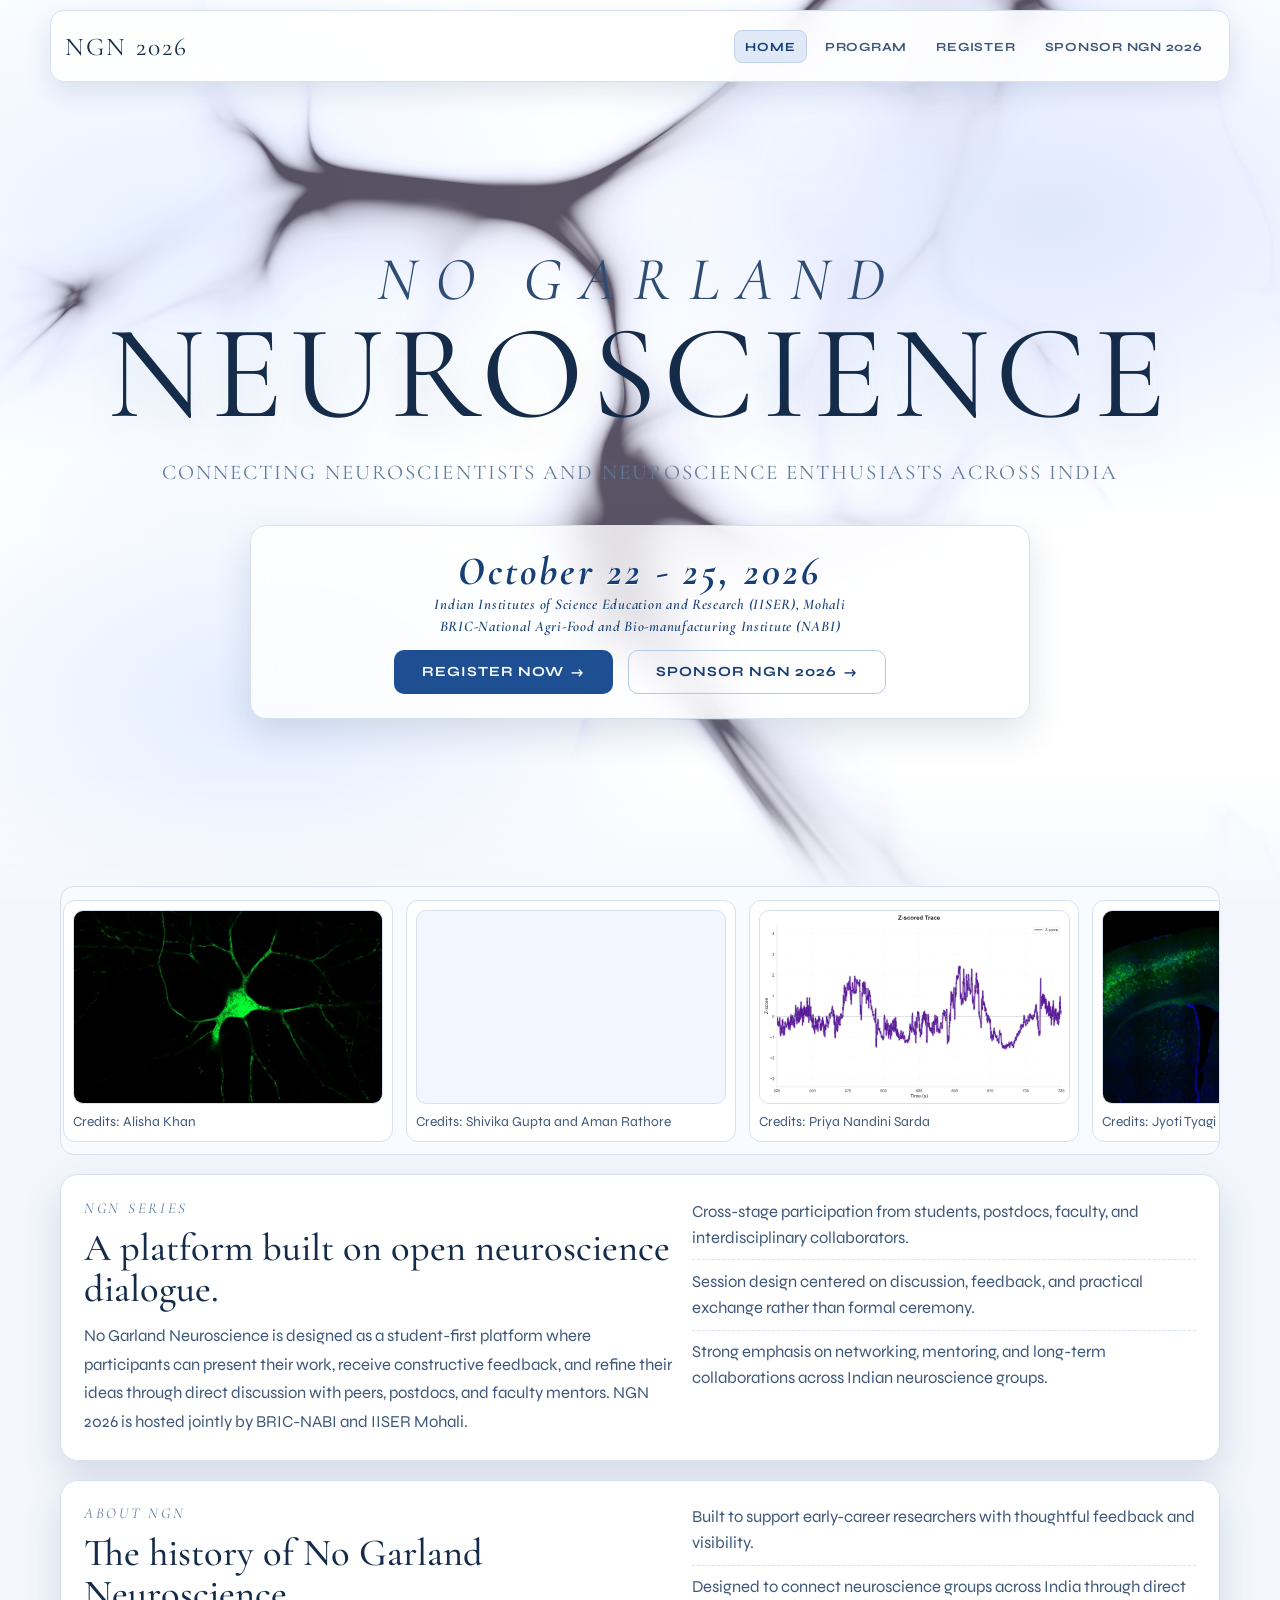
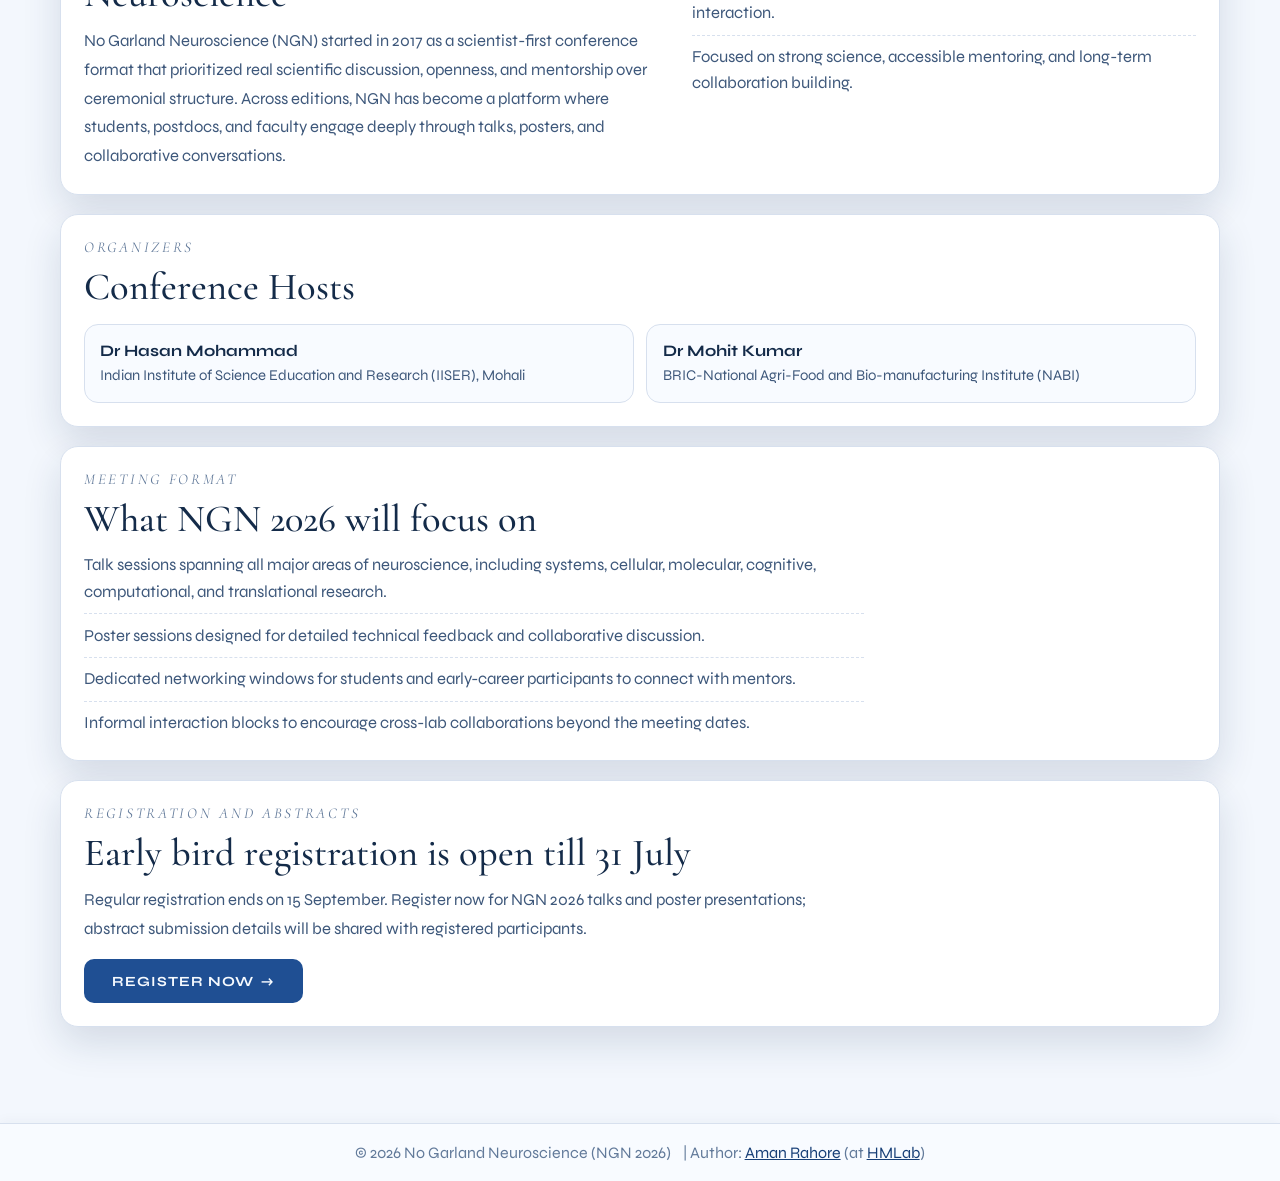
==== index.html @ 7c015b99 "update nabi to bric-nabi" ====
<!doctype html><html lang="en"><head><meta charset="UTF-8"><meta name="viewport" content="width=device-width,initial-scale=1"><base href="https://ngn2026.github.io/"><title>No Garland Neuroscience 2026</title><link href="https://fonts.googleapis.com/css2?family=Cormorant+Garamond:ital,wght@0,300;0,400;0,600;1,300&family=Syne:wght@400;700;800&display=swap" rel="stylesheet"><link rel="stylesheet" href="assets/css/styles.css"><script async src="https://www.googletagmanager.com/gtag/js?id=G-T12F16HHJD"></script><script>function gtag(){dataLayer.push(arguments)}window.dataLayer=window.dataLayer||[],gtag("js",new Date),gtag("config","G-T12F16HHJD")</script></head><body><header class="site-nav" id="site-nav"><div class="nav-inner"><a class="nav-brand" href="index.html" aria-label="No Garland Neuroscience 2026 Home">NGN 2026</a> <button class="nav-toggle" type="button" aria-expanded="false" aria-controls="nav-menu" aria-label="Toggle navigation menu"><span></span> <span></span> <span></span></button><nav class="nav-menu" id="nav-menu" aria-label="Primary"><a href="index.html" class="is-active">Home</a> <a href="program-ngn.html">Program</a> <a href="registration-ngn.html">Register</a> <a href="sponsor-ngn.html">Sponsor NGN 2026</a></nav></div></header><div class="hero hero-home"><canvas id="neuro" class="hero-neuro" aria-hidden="true"></canvas><div class="hero-content"><div class="title"><span class="line-top">No Garland</span> <span class="line-main">Neuroscience</span></div><div class="tagline">Connecting neuroscientists and neuroscience enthusiasts across India</div><div class="cta-box"><div class="cta-date"><span class="cta-date-main">October 22 - 25, 2026</span> <span class="cta-date-venues"><span>Indian Institutes of Science Education and Research (IISER), Mohali</span> <span>BRIC-National Agri-Food and Bio-manufacturing Institute (NABI)</span></span></div><div class="cta-buttons"><a href="registration-ngn.html" class="btn btn-primary">Register Now <span class="btn-arrow">→</span></a> <a href="sponsor-ngn.html" class="btn btn-secondary">Sponsor NGN 2026<span class="btn-arrow">→</span></a></div></div></div></div><main class="content content-home"><div class="hosts-slider-block"><div class="hosts-slider" role="region" aria-label="Sliding gallery of host lab images and research work"><div class="hosts-slider-track"><figure class="hosts-slide"><img src="assets/media/images/anisha.webp" alt="Placeholder image"><figcaption>Credits: Annesha Ghosh</figcaption></figure><figure class="hosts-slide"><img src="assets/media/images/ngn_Alisha.webp" alt="Placeholder image"><figcaption>Credits: Alisha Khan</figcaption></figure><figure class="hosts-slide"><video autoplay muted loop playsinline preload="metadata" aria-label="OFT video"><source src="assets/media/videos/OFT%20Cage2_m4-NC_annotated.webm" type="video/webm"><source src="assets/media/videos/OFT%20Cage2_m4-NC_annotated.mp4" type="video/mp4">Your browser does not support the video tag.</video><figcaption>Credits: Shivika Gupta and Aman Rathore</figcaption></figure><figure class="hosts-slide"><img src="assets/media/images/priya.svg" alt="Placeholder image"><figcaption>Credits: Priya Nandini Sarda</figcaption></figure><figure class="hosts-slide"><img src="assets/media/images/jyoti.webp" alt="Placeholder image"><figcaption>Credits: Jyoti Tyagi</figcaption></figure><figure class="hosts-slide"><img src="assets/media/images/shuchita.webp" alt="Placeholder image"><figcaption>Credits: Suchita Mishra</figcaption></figure><figure class="hosts-slide"><video autoplay muted loop playsinline preload="metadata" aria-label="OFT with behaviour tracking video"><source src="assets/media/videos/lab%20work%20mice%20behaviour%20tracking.webm" type="video/webm"><source src="assets/media/videos/lab%20work%20mice%20behaviour%20tracking.mp4" type="video/mp4">Your browser does not support the video tag.</video><figcaption>Credits: Aman Rathore</figcaption></figure><figure class="hosts-slide"><img src="assets/media/images/shruti_neuron.webp" alt="Placeholder image"><figcaption>Credits: Sruthi Sunil</figcaption></figure></div></div></div><section class="section-card split" id="about"><div><div class="section-label">NGN Series</div><h2 class="section-title">A platform built on open neuroscience dialogue.</h2><p class="section-text">No Garland Neuroscience is designed as a student-first platform where participants can present their work, receive constructive feedback, and refine their ideas through direct discussion with peers, postdocs, and faculty mentors. NGN 2026 is hosted jointly by BRIC-NABI and IISER Mohali.</p></div><div class="section-text"><ul class="list-points"><li>Cross-stage participation from students, postdocs, faculty, and interdisciplinary collaborators.</li><li>Session design centered on discussion, feedback, and practical exchange rather than formal ceremony.</li><li>Strong emphasis on networking, mentoring, and long-term collaborations across Indian neuroscience groups.</li></ul></div></section><section class="section-card split" id="ngn-history-home"><div><div class="section-label">About NGN</div><h2 class="section-title">The history of No Garland Neuroscience</h2><p class="section-text">No Garland Neuroscience (NGN) started in 2017 as a scientist-first conference format that prioritized real scientific discussion, openness, and mentorship over ceremonial structure. Across editions, NGN has become a platform where students, postdocs, and faculty engage deeply through talks, posters, and collaborative conversations.</p></div><div class="section-text"><ul class="list-points"><li>Built to support early-career researchers with thoughtful feedback and visibility.</li><li>Designed to connect neuroscience groups across India through direct interaction.</li><li>Focused on strong science, accessible mentoring, and long-term collaboration building.</li></ul></div></section><section class="section-card" id="organizers"><div class="section-label">Organizers</div><h2 class="section-title">Conference Hosts</h2><div class="organizers-grid"><a class="organizer-link" href="https://www.iisermohali.ac.in/faculty/dbs/hasan" target="_blank" rel="noopener noreferrer" aria-label="Open IISER Mohali website"><article class="organizer"><div class="organizer-name">Dr Hasan Mohammad</div><p class="organizer-affiliation">Indian Institute of Science Education and Research (IISER), Mohali</p></article></a><a class="organizer-link" href="https://nabi.res.in/profile/scientists?id=MzE5" target="_blank" rel="noopener noreferrer" aria-label="Open NABI website"><article class="organizer"><div class="organizer-name">Dr Mohit Kumar</div><p class="organizer-affiliation">BRIC-National Agri-Food and Bio-manufacturing Institute (NABI)</p></article></a></div></section><section class="section-card" id="format"><div class="section-label">Meeting Format</div><h2 class="section-title">What NGN 2026 will focus on</h2><ul class="list-points section-text"><li>Talk sessions spanning all major areas of neuroscience, including systems, cellular, molecular, cognitive, computational, and translational research.</li><li>Poster sessions designed for detailed technical feedback and collaborative discussion.</li><li>Dedicated networking windows for students and early-career participants to connect with mentors.</li><li>Informal interaction blocks to encourage cross-lab collaborations beyond the meeting dates.</li></ul></section><section class="section-card" id="registration"><div class="section-label">Registration and Abstracts</div><h2 class="section-title">Early bird registration is open till 31 July</h2><p class="section-text">Regular registration ends on 15 September. Register now for NGN 2026 talks and poster presentations; abstract submission details will be shared with registered participants.</p><div class="cta-buttons" style="margin-top:1rem;justify-content:flex-start"><a href="registration-ngn.html" class="btn btn-primary">Register Now <span class="btn-arrow">→</span></a></div></section></main><footer class="site-footer"><div class="footer-content"><div class="footer-main"><span>© 2026 No Garland Neuroscience (NGN 2026)</span> <span>| Author: <a href="https://amanr.me" target="_blank" rel="noopener noreferrer">Aman Rahore</a> (at <a href="https://sites.google.com/view/hmlabdbs" target="_blank" rel="noopener noreferrer">HMLab</a>)</span></div></div></footer><script src="assets/js/navbar.js" defer="defer"></script><script src="assets/js/hosts-slider.js" defer="defer"></script><script src="assets/js/neuro-bg.js" defer="defer"></script></body></html>
---- assets/css/styles.css ----
.site-footer{width:100%;background:var(--surface-soft);border-top:1px solid var(--line);margin-top:2.5rem;padding:1.2rem 0;font-size:1rem;color:var(--text-faint);text-align:center;box-shadow:0 -2px 12px rgba(22,49,86,.04)}.footer-content{width:min(1100px,96%);margin:0 auto;display:flex;flex-direction:column;align-items:center;gap:.3rem}.footer-main{display:flex;flex-wrap:wrap;gap:.7em;justify-content:center;align-items:center}.footer-main a{color:var(--accent-strong);text-decoration:underline;transition:color .2s}.footer-main a:hover{color:var(--accent)}:root{--nav-height:72px;--bg:#f3f7fd;--bg-soft:#eaf0fa;--surface:#ffffff;--surface-soft:#f8fbff;--line:#d7e0ee;--line-strong:#b7c6d9;--text-main:#142b49;--text-soft:#3e587b;--text-faint:#627a9a;--accent:#1f4f93;--accent-strong:#173f77;--accent-soft:#dfe9f8;--shadow:0 16px 38px rgba(22, 49, 86, 0.14);--radius-lg:18px;--radius-md:14px}*,::after,::before{box-sizing:border-box;margin:0;padding:0}body,html{width:100%;min-height:100%;overflow-x:hidden}body{font-family:Syne,sans-serif;color:var(--text-main);background:radial-gradient(900px 600px at 88% -12%,rgba(58,106,177,.18),transparent 58%),radial-gradient(780px 520px at 12% 8%,rgba(70,128,197,.12),transparent 62%),var(--bg)}.site-nav{position:fixed;top:0;left:0;width:100%;z-index:60;padding:.65rem 1.1rem;transform:translateY(0);transition:transform .28s}.site-nav.is-hidden{transform:translateY(calc(-100% - 10px))}.nav-inner{width:min(1180px,100%);margin:0 auto;min-height:var(--nav-height);display:flex;align-items:center;justify-content:space-between;gap:.9rem;border:1px solid var(--line);border-radius:14px;padding:.55rem .9rem;background:rgba(255,255,255,.88);backdrop-filter:blur(14px) saturate(135%);-webkit-backdrop-filter:blur(14px) saturate(135%);box-shadow:0 10px 26px rgba(25,58,106,.12)}.nav-brand{color:var(--text-main);text-decoration:none;font-family:"Cormorant Garamond",serif;font-size:clamp(19px, 2vw, 28px);letter-spacing:.08em;text-transform:uppercase}.nav-menu{display:flex;align-items:center;gap:.35rem;flex-wrap:wrap;justify-content:flex-end}.nav-menu a{color:var(--text-soft);text-decoration:none;text-transform:uppercase;letter-spacing:.06em;font-size:.78rem;font-weight:700;padding:.5rem .68rem;border-radius:8px;border:1px solid transparent;transition:.2s}.nav-menu a:focus-visible,.nav-menu a:hover{background:var(--accent-soft);border-color:#c2d2ea;color:var(--accent-strong)}.nav-menu a.is-active{color:var(--accent-strong);background:var(--accent-soft);border-color:#bfd1eb}.nav-toggle{display:none;width:42px;height:42px;border-radius:10px;border:1px solid #c4d3e9;background:#f5f9ff;align-items:center;justify-content:center;flex-direction:column;gap:5px;cursor:pointer}.nav-toggle span{display:block;width:18px;height:2px;background:var(--accent-strong);border-radius:10px;transition:transform .2s,opacity .2s}.site-nav.menu-open .nav-toggle span:first-child{transform:translateY(7px) rotate(45deg)}.site-nav.menu-open .nav-toggle span:nth-child(2){opacity:0}.site-nav.menu-open .nav-toggle span:nth-child(3){transform:translateY(-7px) rotate(-45deg)}.hero{position:relative;overflow:hidden;min-height:100vh;display:flex;align-items:center;justify-content:center;padding:calc(var(--nav-height) + 3rem) 1.2rem 3.2rem}.hero-home::before{content:"";position:absolute;inset:0;background:radial-gradient(620px 380px at 20% 78%,rgba(65,119,193,.15),transparent 72%),radial-gradient(720px 440px at 82% 24%,rgba(42,89,160,.16),transparent 70%);z-index:0}.hero-home::after{content:"";position:absolute;left:-4%;right:-4%;bottom:-44px;height:170px;background:linear-gradient(180deg,rgba(243,247,253,0) 0,rgba(243,247,253,.62) 52%,rgba(243,247,253,.94) 78%,var(--bg) 100%);filter:blur(18px);pointer-events:none;z-index:2}.hero-neuro{position:absolute;inset:0;width:100%;height:100%;pointer-events:none;opacity:.8;z-index:1}.hero-content{position:relative;z-index:3;width:min(100%,960px);display:flex;flex-direction:column;align-items:center}.title{font-family:"Cormorant Garamond",serif;font-weight:400;text-align:center;display:flex;flex-direction:column;gap:.06em}.title .line-top{font-size:clamp(26px, 4.8vw, 64px);line-height:1;letter-spacing:.28em;text-transform:uppercase;color:#2f4c73;font-style:italic}.title .line-main{font-size:clamp(58px, 10.5vw, 134px);line-height:.92;letter-spacing:.05em;text-transform:uppercase;font-weight:400;color:var(--text-main);text-shadow:0 18px 40px rgba(35,72,122,.15)}.tagline{margin-top:1.55rem;text-align:center;font-family:"Cormorant Garamond",serif;font-weight:400;font-size:clamp(13px, 1.7vw, 21px);letter-spacing:.1em;text-transform:uppercase;color:var(--text-faint)}.cta-box{margin-top:2.5rem;width:min(100%,780px);padding:1.55rem 2.2rem;border:1px solid var(--line);border-radius:16px;background:rgba(255,255,255,.82);backdrop-filter:blur(18px) saturate(135%);-webkit-backdrop-filter:blur(18px) saturate(135%);display:flex;flex-direction:column;align-items:center;gap:.95rem;box-shadow:0 14px 36px rgba(30,58,96,.14)}.cta-date{width:min(100%,760px);display:flex;flex-direction:column;align-items:center;justify-content:center;gap:.28rem;text-align:center;font-family:"Cormorant Garamond",serif;color:var(--accent-strong);text-shadow:0 1px 0 rgba(255,255,255,.75)}.cta-date-main{font-style:italic;font-weight:700;letter-spacing:.08em;font-size:clamp(22px, 3.2vw, 40px);line-height:1;white-space:nowrap}.cta-date-venues{display:flex;flex-direction:column;align-items:center;justify-content:center;gap:.2rem;text-align:center}.cta-date-venues span{font-style:italic;font-weight:600;letter-spacing:.05em;font-size:clamp(13px, 1.15vw, 18px);line-height:1.24}.cta-buttons{display:flex;gap:.9rem;flex-wrap:wrap;justify-content:center}.btn{display:inline-flex;align-items:center;gap:.45rem;padding:.74rem 1.7rem;border-radius:10px;font-family:Syne,sans-serif;font-size:clamp(12px, 1.1vw, 14px);font-weight:700;letter-spacing:.07em;text-transform:uppercase;cursor:pointer;text-decoration:none;transition:.22s}.btn-primary{background:var(--accent);color:#f7fbff;border:1px solid transparent}.btn-primary:hover{background:var(--accent-strong);box-shadow:0 10px 22px rgba(31,79,147,.34);transform:translateY(-1px)}.btn-secondary{background:0 0;color:var(--accent-strong);border:1px solid #b5c8e4}.btn-secondary:hover{background:#eff4fc;border-color:#9db6da;transform:translateY(-1px)}.btn-arrow{font-size:1.05em;transition:transform .2s}.btn:hover .btn-arrow{transform:translateX(3px)}.content{position:relative;width:min(1160px,92vw);margin:0 auto 6rem;display:grid;gap:1.2rem}.content-home{margin-top:-1.9rem;z-index:4}.top-offset{padding-top:calc(var(--nav-height) + 2.4rem)}.section-card{border:1px solid var(--line);border-radius:var(--radius-lg);padding:clamp(1.1rem,1.8vw,2rem);background:var(--surface);box-shadow:var(--shadow)}.section-label{font-family:"Cormorant Garamond",serif;font-style:italic;letter-spacing:.18em;text-transform:uppercase;color:var(--text-faint);margin-bottom:.7rem;font-size:clamp(12px, 1.2vw, 15px)}.section-title{font-family:"Cormorant Garamond",serif;font-weight:500;font-size:clamp(24px, 3vw, 44px);color:var(--text-main);margin-bottom:.72rem;line-height:1.08}.section-text{max-width:78ch;font-size:clamp(14px, 1.3vw, 17px);line-height:1.72;color:var(--text-soft)}.split{display:grid;grid-template-columns:1.08fr 0.92fr;gap:1rem}.list-points{list-style:none;display:grid;gap:.52rem}.list-points li{color:var(--text-soft);line-height:1.58;border-top:1px dashed var(--line);padding-top:.52rem}.list-points li:first-child{border-top:none;padding-top:0}.organizers-grid{display:grid;grid-template-columns:repeat(2,minmax(0,1fr));gap:.8rem;margin-top:1rem}.organizer-link{text-decoration:none}.organizer{border:1px solid var(--line);border-radius:var(--radius-md);padding:.95rem;background:var(--surface-soft);transition:transform .22s,border-color .22s,box-shadow .22s}.organizer-link:focus-visible .organizer,.organizer-link:hover .organizer{transform:translateY(-2px);border-color:#9cb8df;box-shadow:0 12px 24px rgba(31,79,146,.16)}.organizer-link:focus-visible{outline:0}.organizer-name{color:var(--text-main);font-weight:700;margin-bottom:.3rem}.organizer-affiliation{color:var(--text-soft);line-height:1.5;font-size:.93rem}.hosts-slider-block{margin-top:1rem;display:grid;gap:.6rem}.hosts-slider-title{color:var(--text-main);font-size:1rem;letter-spacing:.03em}.hosts-slider{border:1px solid var(--line);border-radius:14px;background:var(--surface-soft);overflow:hidden}.hosts-slider-track{display:flex;gap:.82rem;width:max-content;padding:.82rem;will-change:transform}.hosts-slide{width:clamp(220px,30vw,330px);border:1px solid var(--line);border-radius:12px;padding:.55rem;background:#fff;flex:0 0 auto}.hosts-slide img,.hosts-slide video{width:100%;aspect-ratio:16/10;object-fit:cover;border-radius:10px;border:1px solid var(--line);background:#f2f7ff;display:block}.hosts-slide figcaption{margin-top:.52rem;color:var(--text-soft);font-size:.86rem;line-height:1.42}.detail-grid{display:grid;grid-template-columns:repeat(2,minmax(0,1fr));gap:.9rem;margin-top:.9rem}.venue-layout{display:grid;grid-template-columns:repeat(2,minmax(0,1fr));gap:.9rem;margin-top:1rem;align-items:stretch}.detail-card{border:1px solid var(--line);border-radius:var(--radius-md);padding:.95rem;background:var(--surface-soft)}.detail-title{color:var(--text-main);font-size:1rem;margin-bottom:.55rem}.detail-list{list-style:none;display:grid;gap:.45rem}.detail-list li{color:var(--text-soft);line-height:1.54;border-top:1px dashed var(--line);padding-top:.45rem}.detail-list li:first-child{border-top:none;padding-top:0}.venue-map-card{display:grid;gap:.7rem;align-content:start}.venue-map-copy{color:var(--text-soft);line-height:1.58;font-size:.95rem}.venue-map-link{justify-self:flex-start}.venue-map-helper{color:var(--text-faint);font-size:.82rem;line-height:1.45}.venue-map-frame{width:100%;min-height:240px;border:1px solid var(--line);border-radius:12px;background:#eaf2ff}.venue-photo-collage{margin-top:1rem;display:grid;grid-template-columns:1.1fr 0.9fr;grid-template-areas:"main tall" "wide tall";gap:.85rem;align-items:stretch}.venue-photo{border:1px solid #c8d8ec;border-radius:16px;padding:.58rem;background:linear-gradient(145deg,#fff 0,#f0f6ff 100%);box-shadow:0 12px 28px rgba(33,67,110,.13)}.venue-photo img{width:100%;height:100%;object-fit:cover;border-radius:12px;border:1px solid var(--line);display:block;background:#eef4fc}.venue-photo figcaption{margin-top:.48rem;color:#36557e;font-size:.78rem;letter-spacing:.07em;text-transform:uppercase}.venue-photo-main{grid-area:main;transform:rotate(-.8deg)}.venue-photo-main img{aspect-ratio:16/10}.venue-photo-tall{grid-area:tall;transform:rotate(.9deg)}.venue-photo-tall img{aspect-ratio:4/5}.venue-photo-wide{grid-area:wide;transform:rotate(-.45deg)}.venue-photo-wide img{aspect-ratio:21/9}.mono{font-family:ui-monospace,SFMono-Regular,Menlo,Monaco,Consolas,"Liberation Mono","Courier New",monospace;font-size:.92em;color:#1f4579}.top-actions{display:flex;flex-wrap:wrap;gap:.8rem;margin-top:1rem}.tier-table-wrap{width:100%;overflow-x:auto;-webkit-overflow-scrolling:touch;margin-top:1rem;border:1px solid var(--line);border-radius:12px;background:#fcfdff}.tier-table{width:100%;border-collapse:collapse;table-layout:fixed;min-width:760px}.tier-table td,.tier-table th{border-bottom:1px dashed var(--line);padding:.75rem .72rem;text-align:left;vertical-align:top;font-size:.9rem;line-height:1.48}.tier-table th{color:#2e4970;font-size:.8rem;letter-spacing:.06em;text-transform:uppercase;background:#edf3fc}.tier-table td{color:var(--text-soft);max-width:100%;white-space:normal;overflow-wrap:anywhere;word-break:break-word}.tier-cell-list{list-style:disc;margin-left:1.1rem;display:grid;gap:.22rem}.tier-cell-list li{color:var(--text-soft)}.investment-tip{position:relative;display:inline-block;cursor:help;border-bottom:1px dotted #8aa7ce;color:var(--text-main)}.investment-tip::after{content:attr(data-currency);position:absolute;left:50%;bottom:calc(100% + 10px);transform:translateX(-50%);background:#16365f;color:#f4f8ff;border:1px solid rgba(214,229,250,.35);border-radius:8px;padding:.42rem .56rem;white-space:nowrap;font-size:.78rem;letter-spacing:.01em;line-height:1.35;box-shadow:0 10px 24px rgba(20,50,89,.3);opacity:0;pointer-events:none;transition:opacity .18s;z-index:60}.investment-tip::before{content:"";position:absolute;left:50%;bottom:calc(100% + 4px);transform:translateX(-50%) rotate(45deg);width:9px;height:9px;background:#16365f;border-right:1px solid rgba(214,229,250,.35);border-bottom:1px solid rgba(214,229,250,.35);opacity:0;transition:opacity .18s;z-index:59}.investment-tip:focus-visible::after,.investment-tip:focus-visible::before,.investment-tip:hover::after,.investment-tip:hover::before{opacity:1}.investment-tip:focus-visible{outline:#6b92c8 solid 2px;outline-offset:3px}.sponsor-note-highlight{margin-top:.9rem;border:1px solid #f0d795;border-left:4px solid #e6bb4c;border-radius:10px;padding:.72rem .86rem;background:#fff9ea;color:#5f4a1f;font-size:.95rem;line-height:1.5}.tier-badge{display:inline-block;border-radius:999px;padding:.16rem .62rem;font-size:.76rem;letter-spacing:.05em;text-transform:uppercase;color:#112947;font-weight:700}.tier-platinum{background:linear-gradient(120deg,#def3ff,#bde6f5)}.tier-gold{background:linear-gradient(120deg,#ffeec2,#f7d384)}.tier-silver{background:linear-gradient(120deg,#e4e8f0,#cad2e2)}.timeline-grid{display:grid;grid-template-columns:repeat(3,minmax(0,1fr));gap:.8rem;margin-top:1rem}.timeline-card{border:1px solid var(--line);border-radius:12px;padding:.95rem;background:var(--surface-soft)}.timeline-card h3{font-family:"Cormorant Garamond",serif;font-size:1.55rem;line-height:1;color:var(--accent-strong);margin-bottom:.5rem}.timeline-card p{color:var(--text-soft);line-height:1.5}.ngn-timeline{position:relative;display:grid;gap:1.2rem;margin-top:1.15rem;padding-left:1.25rem}.ngn-timeline::before{content:"";position:absolute;top:.35rem;bottom:.35rem;left:.36rem;width:4px;border-radius:999px;background:linear-gradient(180deg,#9eb8da 0,#4d78ad 100%);opacity:.72}.ngn-timeline-item{position:relative;padding-left:1.2rem}.ngn-timeline-item::before{content:"";position:absolute;left:-.05rem;top:1.02rem;width:13px;height:13px;border-radius:50%;border:3px solid #6a91c3;background:#f9fcff;box-shadow:0 0 0 4px rgba(154,184,221,.33)}.ngn-year-badge{display:flex;flex-wrap:wrap;align-items:center;gap:.55rem;margin-bottom:.62rem}.ngn-edition-label{display:inline-flex;align-items:center;color:var(--text-faint);letter-spacing:.06em;text-transform:uppercase;font-size:.66rem;border:1px solid #bfd2ea;border-radius:999px;padding:.16rem .58rem;background:#edf4ff}.ngn-year-badge h3{font-family:"Cormorant Garamond",serif;font-size:clamp(26px, 3.2vw, 42px);line-height:.95;letter-spacing:.03em;text-transform:uppercase;color:var(--accent-strong)}.ngn-entry-card{border:1px solid #c6d5ea;border-radius:16px;padding:.92rem;background:linear-gradient(140deg,#fff 0,#f5f9ff 100%);display:grid;gap:.86rem;box-shadow:0 10px 24px rgba(34,71,116,.12)}.ngn-slideshow-placeholder{border:1px dashed #bfd0e7;border-radius:13px;padding:.62rem;background:#edf5ff}.ngn-slides-row{display:flex;overflow-x:auto;gap:.62rem;padding-bottom:.28rem;scrollbar-width:thin;scrollbar-color:#a7bfdc #e7f0fc}.ngn-slides-row::-webkit-scrollbar{height:8px}.ngn-slides-row::-webkit-scrollbar-track{background:#e7f0fc;border-radius:999px}.ngn-slides-row::-webkit-scrollbar-thumb{background:#a7bfdc;border-radius:999px}.ngn-slide{flex:0 0 clamp(170px,24vw,230px);border:1px solid var(--line);border-radius:10px;padding:.45rem;background:var(--surface)}.ngn-slide img{width:100%;aspect-ratio:16/10;object-fit:cover;border-radius:8px;border:1px solid var(--line);display:block;background:#eef4fd}.ngn-slide figcaption{margin-top:.34rem;color:var(--text-faint);font-size:.76rem;letter-spacing:.03em;text-transform:uppercase}.ngn-slide-hint{margin-top:.56rem;color:var(--text-faint);font-size:.82rem;line-height:1.45}.ngn-description{max-width:none}.program-grid{display:grid;grid-template-columns:repeat(2,minmax(0,1fr));gap:.85rem;margin-top:1rem}.program-day{border:1px solid var(--line);border-radius:12px;padding:.95rem;background:var(--surface-soft)}.program-day h3{color:var(--text-main);margin-bottom:.55rem;font-size:1rem}.program-slot-list{list-style:none;display:grid;gap:.45rem}.program-slot-list li{border-top:1px dashed var(--line);padding-top:.45rem;color:var(--text-soft);line-height:1.52}.program-slot-list li:first-child{border-top:none;padding-top:0}.media-hint{color:var(--text-faint);line-height:1.55}.media-grid{display:grid;grid-template-columns:repeat(3,minmax(0,1fr));gap:.85rem;margin-top:1rem}.media-card{border:1px solid var(--line);border-radius:12px;padding:.75rem;background:var(--surface-soft)}.media-thumb{width:100%;aspect-ratio:16/9;object-fit:cover;display:block;border-radius:10px;border:1px solid var(--line);background:#f0f5fd}.media-caption{margin-top:.62rem;color:var(--text-soft);font-size:.9rem;line-height:1.45}.video-grid{display:grid;grid-template-columns:repeat(3,minmax(0,1fr));gap:.85rem;margin-top:1rem}.video-card{border:1px solid var(--line);border-radius:12px;padding:.75rem;background:var(--surface-soft)}.behavior-video{width:100%;aspect-ratio:16/9;border-radius:10px;border:1px solid var(--line);background:#0f1725;display:block}.video-card h3{margin-top:.65rem;color:var(--text-main);font-size:.98rem}.video-card p{margin-top:.35rem;color:var(--text-soft);line-height:1.5;font-size:.9rem}.footer-note{text-align:center;color:var(--text-faint);letter-spacing:.06em;margin-top:.5rem;font-size:.8rem;text-transform:uppercase}.footer-note a{color:inherit;text-decoration:underline;text-decoration-thickness:1px;text-underline-offset:3px;transition:color .2s}.footer-note a:visited{color:inherit}.footer-note a:focus-visible,.footer-note a:hover{color:var(--accent-strong)}.footer-note a:focus-visible{outline:#9ab4d6 solid 2px;outline-offset:2px;border-radius:2px}.about-placeholder{min-height:calc(100vh - 180px);display:grid;place-items:center}.about-todo{font-family:"Cormorant Garamond",serif;font-size:clamp(56px, 20vw, 220px);line-height:.9;letter-spacing:.06em;text-transform:uppercase;color:#365785}@media (max-width:1050px){.nav-menu{gap:.2rem}.nav-menu a{font-size:.74rem;padding:.45rem .58rem}}@media (max-width:900px){.hero{min-height:92vh;padding:calc(var(--nav-height) + 2.2rem) 1rem 3rem}.title .line-top{letter-spacing:.18em}.tagline{letter-spacing:.07em}.cta-box{width:100%}.cta-date{width:100%;gap:.26rem}.cta-date-main{font-size:clamp(20px, 4.4vw, 30px)}.cta-date-venues span{font-size:clamp(12px, 2vw, 16px);line-height:1.3}.site-nav{padding:.65rem .8rem}.nav-inner{min-height:62px;position:relative;background:rgba(255,255,255,.96);backdrop-filter:none;-webkit-backdrop-filter:none}.nav-toggle{display:inline-flex}.nav-menu{position:absolute;top:calc(100% + .55rem);left:0;right:0;border:1px solid var(--line);border-radius:12px;background:rgba(255,255,255,.98);backdrop-filter:none;-webkit-backdrop-filter:none;padding:.4rem;display:none;flex-direction:column;align-items:stretch;gap:.3rem;z-index:80}.site-nav.menu-open .nav-menu{display:flex}.nav-menu a{font-size:.79rem;padding:.75rem .7rem}.split{grid-template-columns:1fr}.content-home{margin-top:-1.2rem}.detail-grid,.media-grid,.organizers-grid,.program-grid,.timeline-grid,.venue-layout,.video-grid{grid-template-columns:1fr}.venue-photo-collage{grid-template-columns:1fr;grid-template-areas:"main" "wide"}.venue-photo-tall{display:none}.venue-photo-main,.venue-photo-tall,.venue-photo-wide{transform:none}.ngn-timeline{padding-left:.95rem}.ngn-timeline::before{left:.24rem}.ngn-timeline-item{padding-left:.95rem}.ngn-timeline-item::before{left:-.18rem;top:.95rem}.ngn-entry-card{padding:.74rem}.ngn-slide{flex-basis:clamp(155px,55vw,200px)}.hosts-slide{width:clamp(210px,66vw,290px)}.tier-table-wrap{border:none;border-radius:0;overflow:visible;background:0 0}.tier-table{min-width:0;width:100%;display:block;table-layout:auto;border-collapse:separate;border-spacing:0}.tier-table thead{position:absolute;width:1px;height:1px;margin:-1px;padding:0;overflow:hidden;white-space:nowrap;border:0;clip:rect(0,0,0,0);clip-path:inset(50%)}.tier-table tbody{display:grid;gap:.75rem}.tier-table tr{display:block;border:1px solid var(--line);border-radius:12px;padding:.25rem .7rem;background:var(--surface-soft)}.tier-table td{display:block;padding:.62rem 0;border-bottom:1px dashed var(--line);font-size:.84rem;line-height:1.45}.tier-table td::before{content:attr(data-label);display:block;margin-bottom:.28rem;color:var(--text-faint);font-size:.7rem;letter-spacing:.05em;text-transform:uppercase;font-weight:700}.tier-table td:last-child{border-bottom:none}.tier-table td>*{max-width:100%;overflow-wrap:anywhere;word-break:break-word}.tier-table td .tier-cell-list{list-style:none;margin-left:0;gap:.35rem}.tier-table td .tier-cell-list li{position:relative;padding-left:.72rem}.tier-table td .tier-cell-list li::before{content:"•";position:absolute;left:0;color:var(--text-faint)}.investment-tip{border-bottom-style:solid}.investment-tip::after,.investment-tip::before{display:none}}@media (max-width:600px){.content{width:min(1120px,94vw)}.content-home{margin-top:-.8rem}.hero{min-height:88vh;padding:calc(var(--nav-height) + 2rem) .9rem 2.4rem}.hero-home::after{filter:none;opacity:.85}.title .line-top{font-size:clamp(22px, 8vw, 36px);letter-spacing:.12em;color:#1f3a5f;font-weight:600}.title .line-main{font-size:min(clamp(24px, 7.8vw, 52px), calc((100vw - 2.2rem) / 12.4));letter-spacing:clamp(.015em, .1vw, .035em);color:#0f2746;font-weight:700;text-shadow:0 10px 22px rgba(24,54,92,.2)}.tagline{margin-top:1.1rem;font-size:clamp(12px, 3.8vw, 16px);letter-spacing:.05em}.site-nav{padding:.55rem .62rem}.nav-brand{font-size:clamp(18px, 5vw, 24px)}.cta-box{backdrop-filter:none;-webkit-backdrop-filter:none;background:rgba(255,255,255,.96);padding:1rem;margin-top:1.3rem;border-radius:14px}.cta-buttons{width:100%;flex-direction:column;align-items:stretch;gap:.7rem}.btn{width:100%;justify-content:center}.section-card{padding:1rem}.section-title{line-height:1.15}.detail-list li,.list-points li,.section-text{overflow-wrap:anywhere}.tier-table td{font-size:.8rem;padding:.56rem 0}.top-actions{flex-direction:column;align-items:stretch}.top-actions .btn,.venue-map-link{width:100%;justify-content:center}.sponsor-note-highlight{font-size:.88rem}}@media (max-width:430px){.site-nav{padding:.45rem}.nav-inner{min-height:58px;padding:.42rem .55rem}.nav-brand{font-size:1.08rem;letter-spacing:.04em}.nav-toggle{width:38px;height:38px}.content{width:95vw;gap:.95rem}.hero{min-height:84vh;padding:calc(var(--nav-height) + 1.6rem) .65rem 1.8rem}.title .line-top{font-size:clamp(20px, 8vw, 30px);letter-spacing:.09em}.title .line-main{font-size:min(clamp(22px, 7.6vw, 36px), calc((100vw - 1.6rem) / 12.4));letter-spacing:clamp(.012em, .08vw, .03em)}.tagline{font-size:clamp(11px, 3.7vw, 14px);letter-spacing:.04em}.cta-date{gap:.2rem}.cta-date-main{font-size:clamp(16px, 6vw, 24px);letter-spacing:.05em}.cta-date-venues span{font-size:clamp(9.5px, 2.9vw, 13px);letter-spacing:.03em;line-height:1.24}.btn{letter-spacing:.05em;padding:.68rem 1rem}.section-card{border-radius:14px;padding:.86rem}.section-label{letter-spacing:.14em;font-size:.72rem}.section-title{font-size:clamp(22px, 8vw, 30px)}.detail-list li,.list-points li,.section-text{font-size:.9rem;line-height:1.58}.hosts-slide{width:240px}.ngn-timeline,.ngn-timeline-item{padding-left:.82rem}.ngn-timeline::before{left:.18rem;width:3px}.ngn-timeline-item::before{left:-.26rem;width:11px;height:11px;border-width:2px;box-shadow:0 0 0 3px rgba(154,184,221,.3)}.ngn-year-badge h3{font-size:clamp(22px, 8.4vw, 28px)}.ngn-slide{flex-basis:152px}.ngn-slide figcaption{font-size:.7rem}.ngn-slide-hint{font-size:.76rem}.hosts-slide figcaption{font-size:.8rem}.tier-table td{font-size:.76rem;padding:.52rem 0}.tier-table td::before{font-size:.64rem;letter-spacing:.04em}.footer-note{font-size:.72rem}}@media (prefers-reduced-motion:reduce){.hosts-slider{overflow-x:auto}.hosts-slider-track{transform:none!important}}@media (max-width:360px){.title .line-main{font-size:min(clamp(20px, 7.2vw, 30px), calc((100vw - 1.4rem) / 12.2));letter-spacing:.015em}.cta-date{gap:.16rem}.cta-date-main{font-size:clamp(14px, 6.3vw, 21px)}.cta-date-venues span{font-size:clamp(9px, 2.7vw, 11px);letter-spacing:.02em}.nav-menu a{font-size:.74rem}}
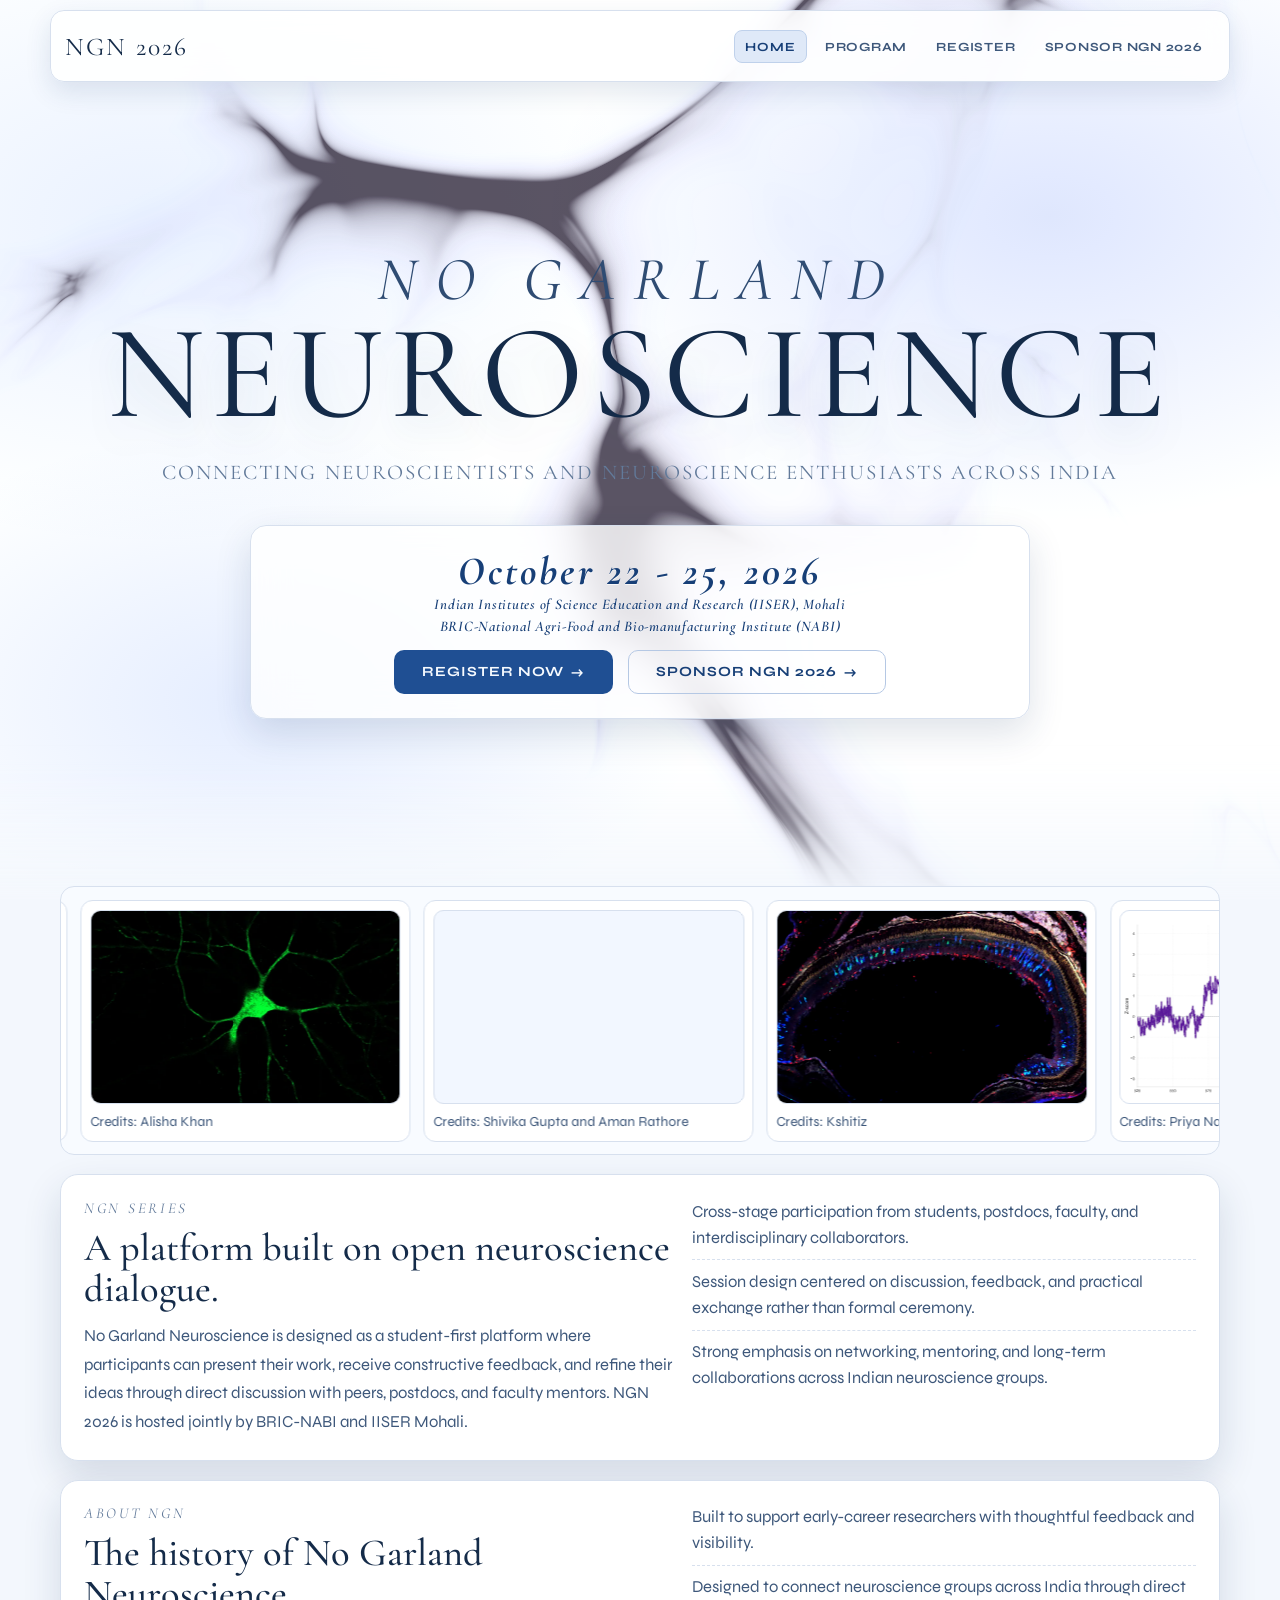
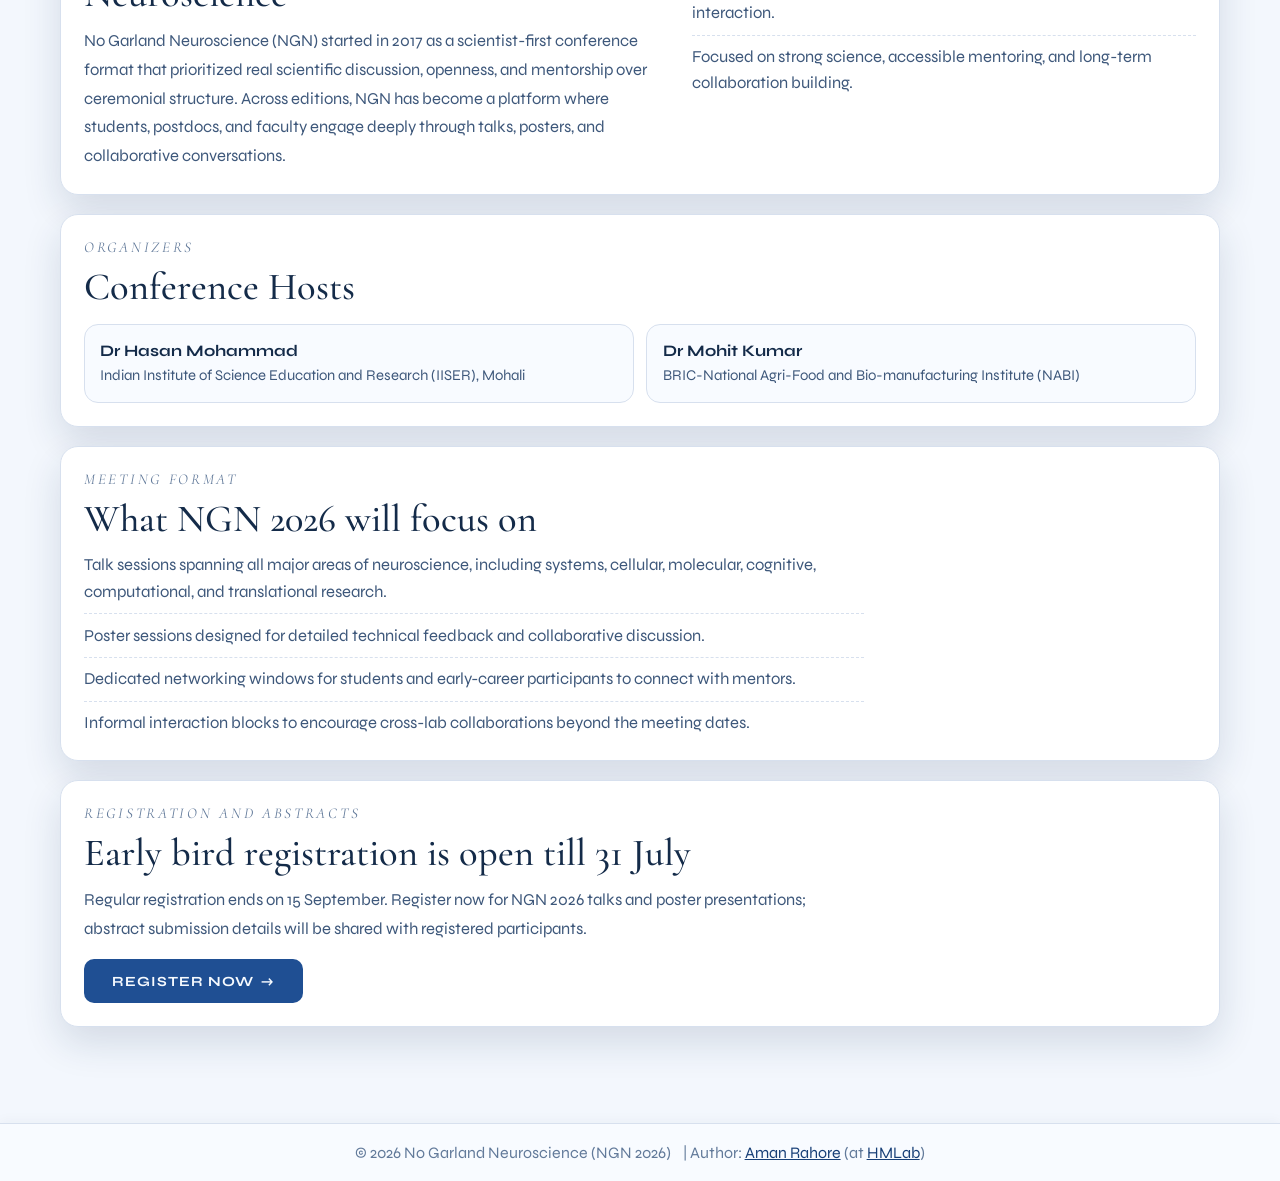
==== commit ec330fb5: "add retina png" ====
--- a/index.html
+++ b/index.html
@@ -1 +1 @@
-<!doctype html><html lang="en"><head><meta charset="UTF-8"><meta name="viewport" content="width=device-width,initial-scale=1"><base href="https://ngn2026.github.io/"><title>No Garland Neuroscience 2026</title><link href="https://fonts.googleapis.com/css2?family=Cormorant+Garamond:ital,wght@0,300;0,400;0,600;1,300&family=Syne:wght@400;700;800&display=swap" rel="stylesheet"><link rel="stylesheet" href="assets/css/styles.css"><script async src="https://www.googletagmanager.com/gtag/js?id=G-T12F16HHJD"></script><script>function gtag(){dataLayer.push(arguments)}window.dataLayer=window.dataLayer||[],gtag("js",new Date),gtag("config","G-T12F16HHJD")</script></head><body><header class="site-nav" id="site-nav"><div class="nav-inner"><a class="nav-brand" href="index.html" aria-label="No Garland Neuroscience 2026 Home">NGN 2026</a> <button class="nav-toggle" type="button" aria-expanded="false" aria-controls="nav-menu" aria-label="Toggle navigation menu"><span></span> <span></span> <span></span></button><nav class="nav-menu" id="nav-menu" aria-label="Primary"><a href="index.html" class="is-active">Home</a> <a href="program-ngn.html">Program</a> <a href="registration-ngn.html">Register</a> <a href="sponsor-ngn.html">Sponsor NGN 2026</a></nav></div></header><div class="hero hero-home"><canvas id="neuro" class="hero-neuro" aria-hidden="true"></canvas><div class="hero-content"><div class="title"><span class="line-top">No Garland</span> <span class="line-main">Neuroscience</span></div><div class="tagline">Connecting neuroscientists and neuroscience enthusiasts across India</div><div class="cta-box"><div class="cta-date"><span class="cta-date-main">October 22 - 25, 2026</span> <span class="cta-date-venues"><span>Indian Institutes of Science Education and Research (IISER), Mohali</span> <span>BRIC-National Agri-Food and Bio-manufacturing Institute (NABI)</span></span></div><div class="cta-buttons"><a href="registration-ngn.html" class="btn btn-primary">Register Now <span class="btn-arrow">→</span></a> <a href="sponsor-ngn.html" class="btn btn-secondary">Sponsor NGN 2026<span class="btn-arrow">→</span></a></div></div></div></div><main class="content content-home"><div class="hosts-slider-block"><div class="hosts-slider" role="region" aria-label="Sliding gallery of host lab images and research work"><div class="hosts-slider-track"><figure class="hosts-slide"><img src="assets/media/images/anisha.webp" alt="Placeholder image"><figcaption>Credits: Annesha Ghosh</figcaption></figure><figure class="hosts-slide"><img src="assets/media/images/ngn_Alisha.webp" alt="Placeholder image"><figcaption>Credits: Alisha Khan</figcaption></figure><figure class="hosts-slide"><video autoplay muted loop playsinline preload="metadata" aria-label="OFT video"><source src="assets/media/videos/OFT%20Cage2_m4-NC_annotated.webm" type="video/webm"><source src="assets/media/videos/OFT%20Cage2_m4-NC_annotated.mp4" type="video/mp4">Your browser does not support the video tag.</video><figcaption>Credits: Shivika Gupta and Aman Rathore</figcaption></figure><figure class="hosts-slide"><img src="assets/media/images/priya.svg" alt="Placeholder image"><figcaption>Credits: Priya Nandini Sarda</figcaption></figure><figure class="hosts-slide"><img src="assets/media/images/jyoti.webp" alt="Placeholder image"><figcaption>Credits: Jyoti Tyagi</figcaption></figure><figure class="hosts-slide"><img src="assets/media/images/shuchita.webp" alt="Placeholder image"><figcaption>Credits: Suchita Mishra</figcaption></figure><figure class="hosts-slide"><video autoplay muted loop playsinline preload="metadata" aria-label="OFT with behaviour tracking video"><source src="assets/media/videos/lab%20work%20mice%20behaviour%20tracking.webm" type="video/webm"><source src="assets/media/videos/lab%20work%20mice%20behaviour%20tracking.mp4" type="video/mp4">Your browser does not support the video tag.</video><figcaption>Credits: Aman Rathore</figcaption></figure><figure class="hosts-slide"><img src="assets/media/images/shruti_neuron.webp" alt="Placeholder image"><figcaption>Credits: Sruthi Sunil</figcaption></figure></div></div></div><section class="section-card split" id="about"><div><div class="section-label">NGN Series</div><h2 class="section-title">A platform built on open neuroscience dialogue.</h2><p class="section-text">No Garland Neuroscience is designed as a student-first platform where participants can present their work, receive constructive feedback, and refine their ideas through direct discussion with peers, postdocs, and faculty mentors. NGN 2026 is hosted jointly by BRIC-NABI and IISER Mohali.</p></div><div class="section-text"><ul class="list-points"><li>Cross-stage participation from students, postdocs, faculty, and interdisciplinary collaborators.</li><li>Session design centered on discussion, feedback, and practical exchange rather than formal ceremony.</li><li>Strong emphasis on networking, mentoring, and long-term collaborations across Indian neuroscience groups.</li></ul></div></section><section class="section-card split" id="ngn-history-home"><div><div class="section-label">About NGN</div><h2 class="section-title">The history of No Garland Neuroscience</h2><p class="section-text">No Garland Neuroscience (NGN) started in 2017 as a scientist-first conference format that prioritized real scientific discussion, openness, and mentorship over ceremonial structure. Across editions, NGN has become a platform where students, postdocs, and faculty engage deeply through talks, posters, and collaborative conversations.</p></div><div class="section-text"><ul class="list-points"><li>Built to support early-career researchers with thoughtful feedback and visibility.</li><li>Designed to connect neuroscience groups across India through direct interaction.</li><li>Focused on strong science, accessible mentoring, and long-term collaboration building.</li></ul></div></section><section class="section-card" id="organizers"><div class="section-label">Organizers</div><h2 class="section-title">Conference Hosts</h2><div class="organizers-grid"><a class="organizer-link" href="https://www.iisermohali.ac.in/faculty/dbs/hasan" target="_blank" rel="noopener noreferrer" aria-label="Open IISER Mohali website"><article class="organizer"><div class="organizer-name">Dr Hasan Mohammad</div><p class="organizer-affiliation">Indian Institute of Science Education and Research (IISER), Mohali</p></article></a><a class="organizer-link" href="https://nabi.res.in/profile/scientists?id=MzE5" target="_blank" rel="noopener noreferrer" aria-label="Open NABI website"><article class="organizer"><div class="organizer-name">Dr Mohit Kumar</div><p class="organizer-affiliation">BRIC-National Agri-Food and Bio-manufacturing Institute (NABI)</p></article></a></div></section><section class="section-card" id="format"><div class="section-label">Meeting Format</div><h2 class="section-title">What NGN 2026 will focus on</h2><ul class="list-points section-text"><li>Talk sessions spanning all major areas of neuroscience, including systems, cellular, molecular, cognitive, computational, and translational research.</li><li>Poster sessions designed for detailed technical feedback and collaborative discussion.</li><li>Dedicated networking windows for students and early-career participants to connect with mentors.</li><li>Informal interaction blocks to encourage cross-lab collaborations beyond the meeting dates.</li></ul></section><section class="section-card" id="registration"><div class="section-label">Registration and Abstracts</div><h2 class="section-title">Early bird registration is open till 31 July</h2><p class="section-text">Regular registration ends on 15 September. Register now for NGN 2026 talks and poster presentations; abstract submission details will be shared with registered participants.</p><div class="cta-buttons" style="margin-top:1rem;justify-content:flex-start"><a href="registration-ngn.html" class="btn btn-primary">Register Now <span class="btn-arrow">→</span></a></div></section></main><footer class="site-footer"><div class="footer-content"><div class="footer-main"><span>© 2026 No Garland Neuroscience (NGN 2026)</span> <span>| Author: <a href="https://amanr.me" target="_blank" rel="noopener noreferrer">Aman Rahore</a> (at <a href="https://sites.google.com/view/hmlabdbs" target="_blank" rel="noopener noreferrer">HMLab</a>)</span></div></div></footer><script src="assets/js/navbar.js" defer="defer"></script><script src="assets/js/hosts-slider.js" defer="defer"></script><script src="assets/js/neuro-bg.js" defer="defer"></script></body></html>+<!doctype html><html lang="en"><head><meta charset="UTF-8"><meta name="viewport" content="width=device-width,initial-scale=1"><base href="https://ngn2026.github.io/"><title>No Garland Neuroscience 2026</title><link href="https://fonts.googleapis.com/css2?family=Cormorant+Garamond:ital,wght@0,300;0,400;0,600;1,300&family=Syne:wght@400;700;800&display=swap" rel="stylesheet"><link rel="stylesheet" href="assets/css/styles.css"><script async src="https://www.googletagmanager.com/gtag/js?id=G-T12F16HHJD"></script><script>function gtag(){dataLayer.push(arguments)}window.dataLayer=window.dataLayer||[],gtag("js",new Date),gtag("config","G-T12F16HHJD")</script></head><body><header class="site-nav" id="site-nav"><div class="nav-inner"><a class="nav-brand" href="index.html" aria-label="No Garland Neuroscience 2026 Home">NGN 2026</a> <button class="nav-toggle" type="button" aria-expanded="false" aria-controls="nav-menu" aria-label="Toggle navigation menu"><span></span> <span></span> <span></span></button><nav class="nav-menu" id="nav-menu" aria-label="Primary"><a href="index.html" class="is-active">Home</a> <a href="program-ngn.html">Program</a> <a href="registration-ngn.html">Register</a> <a href="sponsor-ngn.html">Sponsor NGN 2026</a></nav></div></header><div class="hero hero-home"><canvas id="neuro" class="hero-neuro" aria-hidden="true"></canvas><div class="hero-content"><div class="title"><span class="line-top">No Garland</span> <span class="line-main">Neuroscience</span></div><div class="tagline">Connecting neuroscientists and neuroscience enthusiasts across India</div><div class="cta-box"><div class="cta-date"><span class="cta-date-main">October 22 - 25, 2026</span> <span class="cta-date-venues"><span>Indian Institutes of Science Education and Research (IISER), Mohali</span> <span>BRIC-National Agri-Food and Bio-manufacturing Institute (NABI)</span></span></div><div class="cta-buttons"><a href="registration-ngn.html" class="btn btn-primary">Register Now <span class="btn-arrow">→</span></a> <a href="sponsor-ngn.html" class="btn btn-secondary">Sponsor NGN 2026<span class="btn-arrow">→</span></a></div></div></div></div><main class="content content-home"><div class="hosts-slider-block"><div class="hosts-slider" role="region" aria-label="Sliding gallery of host lab images and research work"><div class="hosts-slider-track"><figure class="hosts-slide"><img src="assets/media/images/anisha.webp" alt="Placeholder image"><figcaption>Credits: Annesha Ghosh</figcaption></figure><figure class="hosts-slide"><img src="assets/media/images/ngn_Alisha.webp" alt="Placeholder image"><figcaption>Credits: Alisha Khan</figcaption></figure><figure class="hosts-slide"><video autoplay muted loop playsinline preload="metadata" aria-label="OFT video"><source src="assets/media/videos/OFT%20Cage2_m4-NC_annotated.webm" type="video/webm"><source src="assets/media/videos/OFT%20Cage2_m4-NC_annotated.mp4" type="video/mp4">Your browser does not support the video tag.</video><figcaption>Credits: Shivika Gupta and Aman Rathore</figcaption></figure><figure class="hosts-slide"><img src="assets/media/images/retina.webp" alt="Retina"><figcaption>Credits: Kshitiz</figcaption></figure><figure class="hosts-slide"><img src="assets/media/images/priya.svg" alt="Placeholder image"><figcaption>Credits: Priya Nandini Sarda</figcaption></figure><figure class="hosts-slide"><img src="assets/media/images/jyoti.webp" alt="Placeholder image"><figcaption>Credits: Jyoti Tyagi</figcaption></figure><figure class="hosts-slide"><img src="assets/media/images/shuchita.webp" alt="Placeholder image"><figcaption>Credits: Suchita Mishra</figcaption></figure><figure class="hosts-slide"><video autoplay muted loop playsinline preload="metadata" aria-label="OFT with behaviour tracking video"><source src="assets/media/videos/lab%20work%20mice%20behaviour%20tracking.webm" type="video/webm"><source src="assets/media/videos/lab%20work%20mice%20behaviour%20tracking.mp4" type="video/mp4">Your browser does not support the video tag.</video><figcaption>Credits: Aman Rathore</figcaption></figure><figure class="hosts-slide"><img src="assets/media/images/shruti_neuron.webp" alt="Placeholder image"><figcaption>Credits: Sruthi Sunil</figcaption></figure></div></div></div><section class="section-card split" id="about"><div><div class="section-label">NGN Series</div><h2 class="section-title">A platform built on open neuroscience dialogue.</h2><p class="section-text">No Garland Neuroscience is designed as a student-first platform where participants can present their work, receive constructive feedback, and refine their ideas through direct discussion with peers, postdocs, and faculty mentors. NGN 2026 is hosted jointly by BRIC-NABI and IISER Mohali.</p></div><div class="section-text"><ul class="list-points"><li>Cross-stage participation from students, postdocs, faculty, and interdisciplinary collaborators.</li><li>Session design centered on discussion, feedback, and practical exchange rather than formal ceremony.</li><li>Strong emphasis on networking, mentoring, and long-term collaborations across Indian neuroscience groups.</li></ul></div></section><section class="section-card split" id="ngn-history-home"><div><div class="section-label">About NGN</div><h2 class="section-title">The history of No Garland Neuroscience</h2><p class="section-text">No Garland Neuroscience (NGN) started in 2017 as a scientist-first conference format that prioritized real scientific discussion, openness, and mentorship over ceremonial structure. Across editions, NGN has become a platform where students, postdocs, and faculty engage deeply through talks, posters, and collaborative conversations.</p></div><div class="section-text"><ul class="list-points"><li>Built to support early-career researchers with thoughtful feedback and visibility.</li><li>Designed to connect neuroscience groups across India through direct interaction.</li><li>Focused on strong science, accessible mentoring, and long-term collaboration building.</li></ul></div></section><section class="section-card" id="organizers"><div class="section-label">Organizers</div><h2 class="section-title">Conference Hosts</h2><div class="organizers-grid"><a class="organizer-link" href="https://www.iisermohali.ac.in/faculty/dbs/hasan" target="_blank" rel="noopener noreferrer" aria-label="Open IISER Mohali website"><article class="organizer"><div class="organizer-name">Dr Hasan Mohammad</div><p class="organizer-affiliation">Indian Institute of Science Education and Research (IISER), Mohali</p></article></a><a class="organizer-link" href="https://nabi.res.in/profile/scientists?id=MzE5" target="_blank" rel="noopener noreferrer" aria-label="Open NABI website"><article class="organizer"><div class="organizer-name">Dr Mohit Kumar</div><p class="organizer-affiliation">BRIC-National Agri-Food and Bio-manufacturing Institute (NABI)</p></article></a></div></section><section class="section-card" id="format"><div class="section-label">Meeting Format</div><h2 class="section-title">What NGN 2026 will focus on</h2><ul class="list-points section-text"><li>Talk sessions spanning all major areas of neuroscience, including systems, cellular, molecular, cognitive, computational, and translational research.</li><li>Poster sessions designed for detailed technical feedback and collaborative discussion.</li><li>Dedicated networking windows for students and early-career participants to connect with mentors.</li><li>Informal interaction blocks to encourage cross-lab collaborations beyond the meeting dates.</li></ul></section><section class="section-card" id="registration"><div class="section-label">Registration and Abstracts</div><h2 class="section-title">Early bird registration is open till 31 July</h2><p class="section-text">Regular registration ends on 15 September. Register now for NGN 2026 talks and poster presentations; abstract submission details will be shared with registered participants.</p><div class="cta-buttons" style="margin-top:1rem;justify-content:flex-start"><a href="registration-ngn.html" class="btn btn-primary">Register Now <span class="btn-arrow">→</span></a></div></section></main><footer class="site-footer"><div class="footer-content"><div class="footer-main"><span>© 2026 No Garland Neuroscience (NGN 2026)</span> <span>| Author: <a href="https://amanr.me" target="_blank" rel="noopener noreferrer">Aman Rahore</a> (at <a href="https://sites.google.com/view/hmlabdbs" target="_blank" rel="noopener noreferrer">HMLab</a>)</span></div></div></footer><script src="assets/js/navbar.js" defer="defer"></script><script src="assets/js/hosts-slider.js" defer="defer"></script><script src="assets/js/neuro-bg.js" defer="defer"></script></body></html>
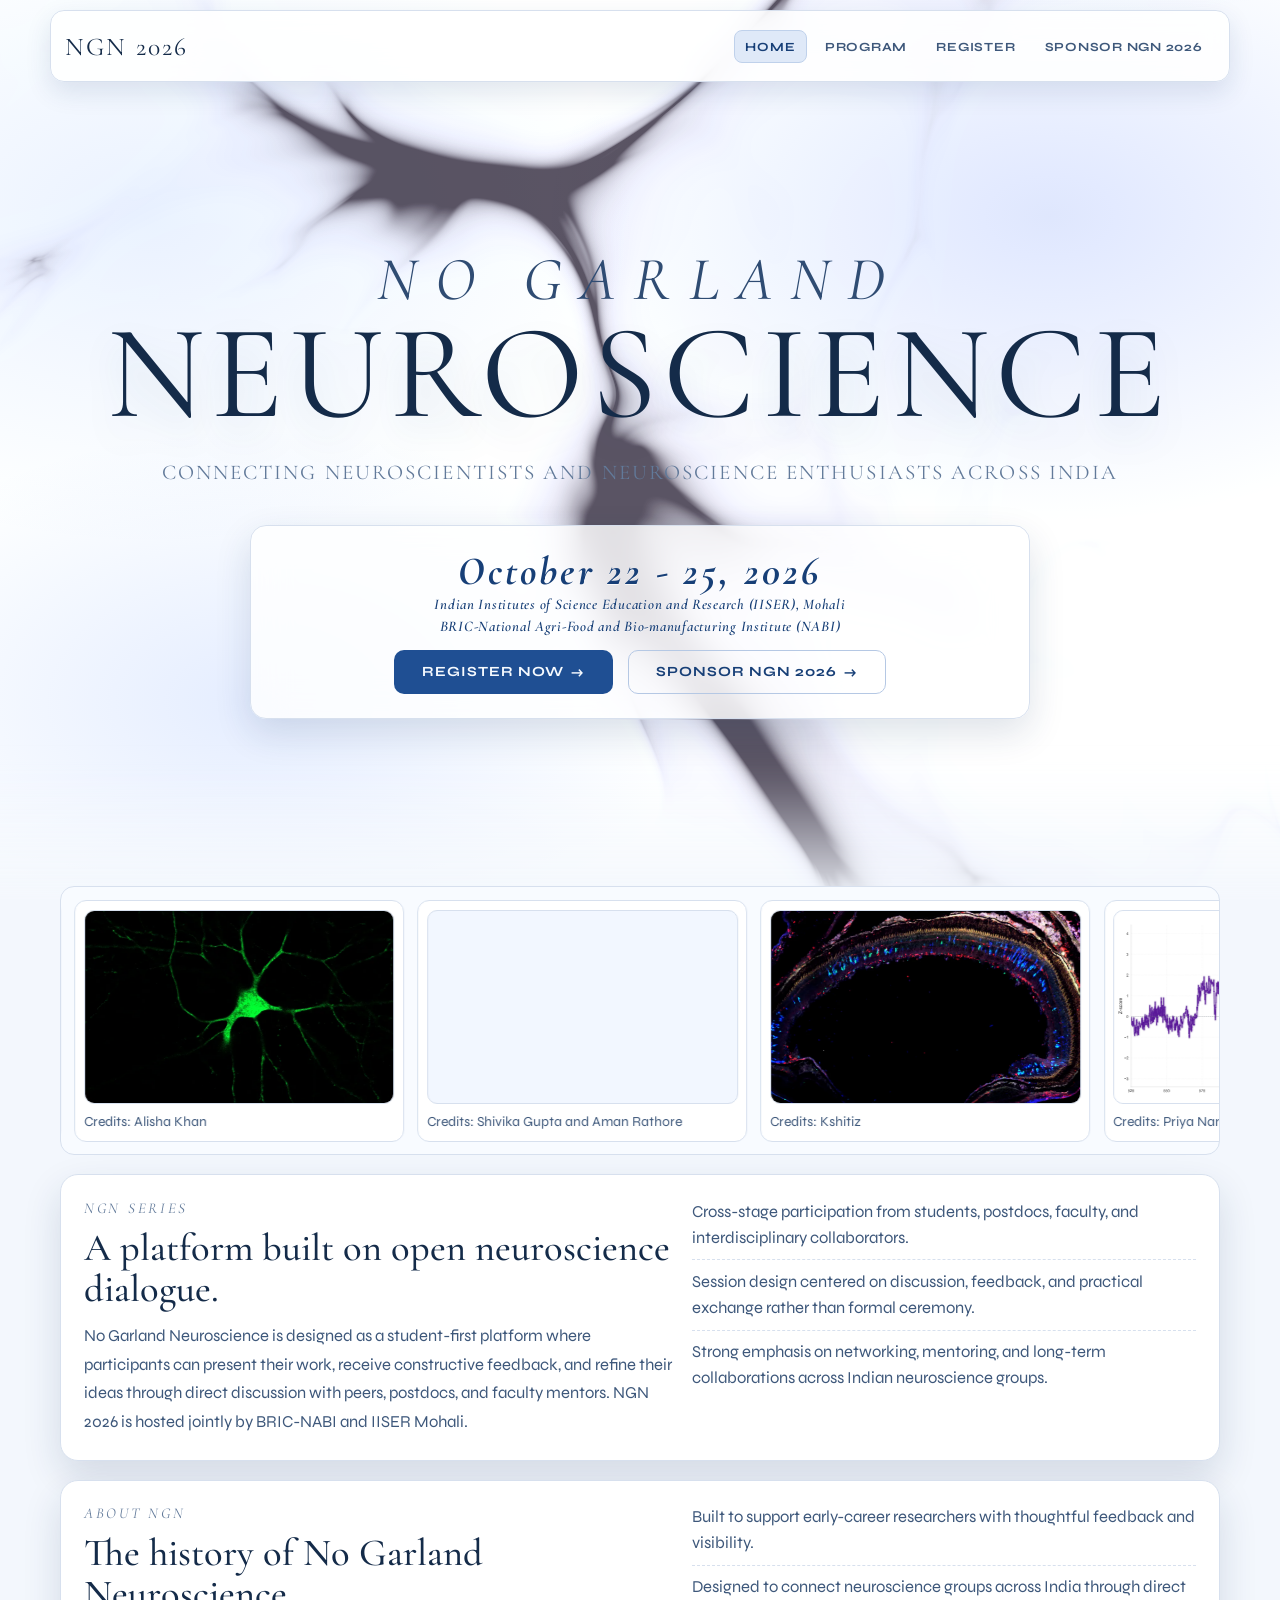
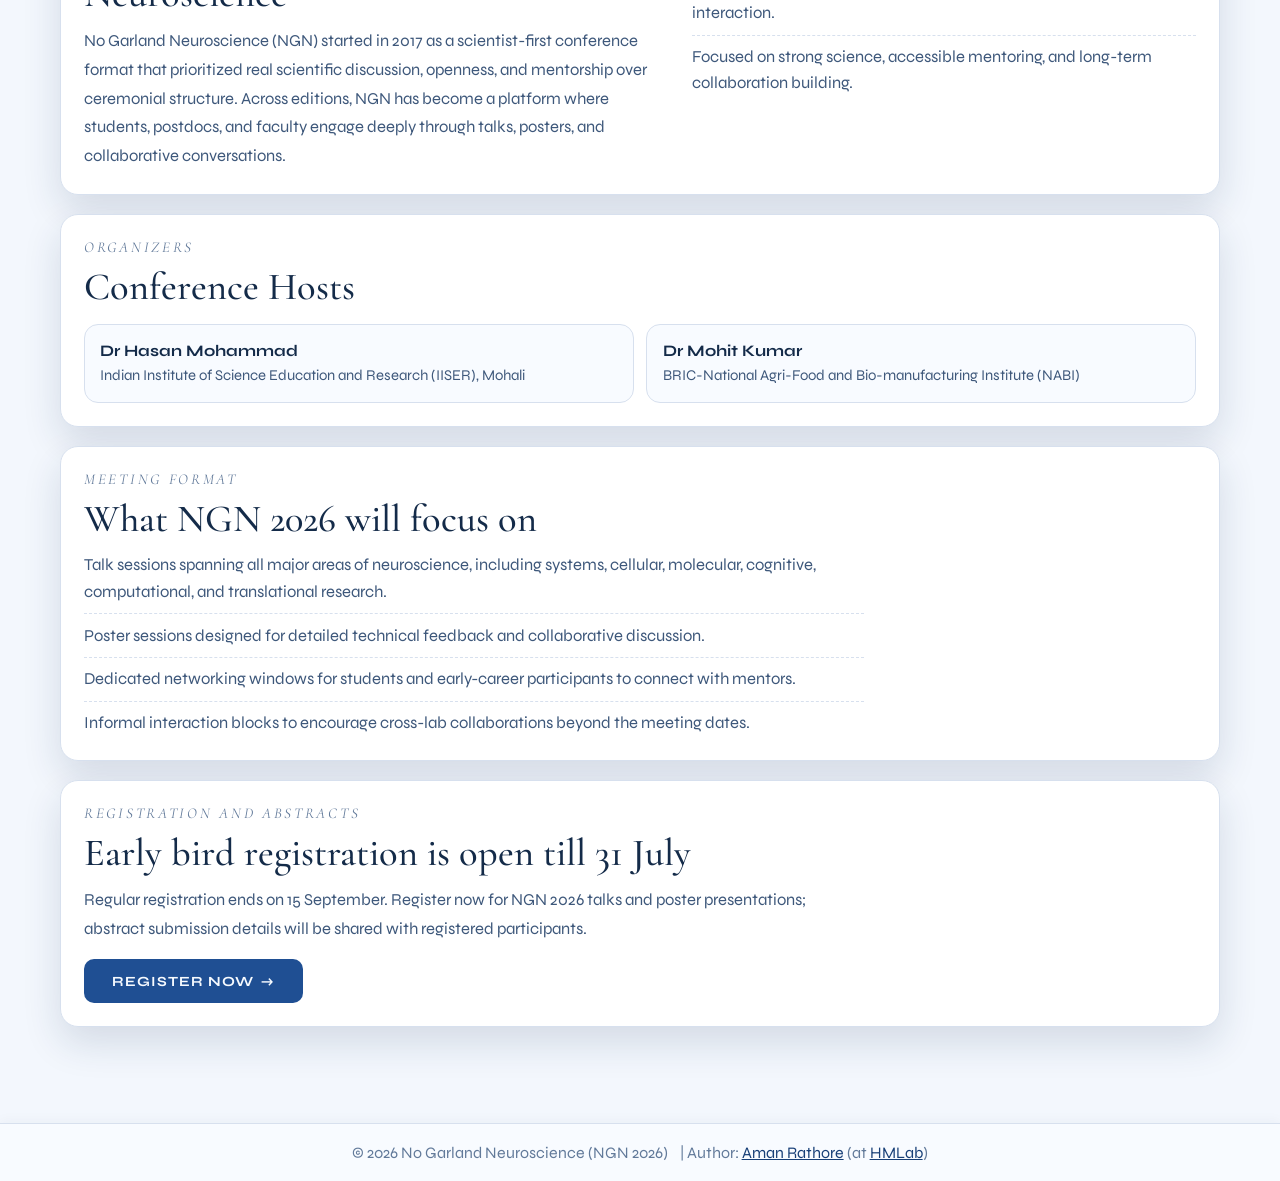
==== commit 9f8c36fc: "fix typo: Rahore -> Rathore" ====
--- a/index.html
+++ b/index.html
@@ -1 +1 @@
-<!doctype html><html lang="en"><head><meta charset="UTF-8"><meta name="viewport" content="width=device-width,initial-scale=1"><base href="https://ngn2026.github.io/"><title>No Garland Neuroscience 2026</title><link href="https://fonts.googleapis.com/css2?family=Cormorant+Garamond:ital,wght@0,300;0,400;0,600;1,300&family=Syne:wght@400;700;800&display=swap" rel="stylesheet"><link rel="stylesheet" href="assets/css/styles.css"><script async src="https://www.googletagmanager.com/gtag/js?id=G-T12F16HHJD"></script><script>function gtag(){dataLayer.push(arguments)}window.dataLayer=window.dataLayer||[],gtag("js",new Date),gtag("config","G-T12F16HHJD")</script></head><body><header class="site-nav" id="site-nav"><div class="nav-inner"><a class="nav-brand" href="index.html" aria-label="No Garland Neuroscience 2026 Home">NGN 2026</a> <button class="nav-toggle" type="button" aria-expanded="false" aria-controls="nav-menu" aria-label="Toggle navigation menu"><span></span> <span></span> <span></span></button><nav class="nav-menu" id="nav-menu" aria-label="Primary"><a href="index.html" class="is-active">Home</a> <a href="program-ngn.html">Program</a> <a href="registration-ngn.html">Register</a> <a href="sponsor-ngn.html">Sponsor NGN 2026</a></nav></div></header><div class="hero hero-home"><canvas id="neuro" class="hero-neuro" aria-hidden="true"></canvas><div class="hero-content"><div class="title"><span class="line-top">No Garland</span> <span class="line-main">Neuroscience</span></div><div class="tagline">Connecting neuroscientists and neuroscience enthusiasts across India</div><div class="cta-box"><div class="cta-date"><span class="cta-date-main">October 22 - 25, 2026</span> <span class="cta-date-venues"><span>Indian Institutes of Science Education and Research (IISER), Mohali</span> <span>BRIC-National Agri-Food and Bio-manufacturing Institute (NABI)</span></span></div><div class="cta-buttons"><a href="registration-ngn.html" class="btn btn-primary">Register Now <span class="btn-arrow">→</span></a> <a href="sponsor-ngn.html" class="btn btn-secondary">Sponsor NGN 2026<span class="btn-arrow">→</span></a></div></div></div></div><main class="content content-home"><div class="hosts-slider-block"><div class="hosts-slider" role="region" aria-label="Sliding gallery of host lab images and research work"><div class="hosts-slider-track"><figure class="hosts-slide"><img src="assets/media/images/anisha.webp" alt="Placeholder image"><figcaption>Credits: Annesha Ghosh</figcaption></figure><figure class="hosts-slide"><img src="assets/media/images/ngn_Alisha.webp" alt="Placeholder image"><figcaption>Credits: Alisha Khan</figcaption></figure><figure class="hosts-slide"><video autoplay muted loop playsinline preload="metadata" aria-label="OFT video"><source src="assets/media/videos/OFT%20Cage2_m4-NC_annotated.webm" type="video/webm"><source src="assets/media/videos/OFT%20Cage2_m4-NC_annotated.mp4" type="video/mp4">Your browser does not support the video tag.</video><figcaption>Credits: Shivika Gupta and Aman Rathore</figcaption></figure><figure class="hosts-slide"><img src="assets/media/images/retina.webp" alt="Retina"><figcaption>Credits: Kshitiz</figcaption></figure><figure class="hosts-slide"><img src="assets/media/images/priya.svg" alt="Placeholder image"><figcaption>Credits: Priya Nandini Sarda</figcaption></figure><figure class="hosts-slide"><img src="assets/media/images/jyoti.webp" alt="Placeholder image"><figcaption>Credits: Jyoti Tyagi</figcaption></figure><figure class="hosts-slide"><img src="assets/media/images/shuchita.webp" alt="Placeholder image"><figcaption>Credits: Suchita Mishra</figcaption></figure><figure class="hosts-slide"><video autoplay muted loop playsinline preload="metadata" aria-label="OFT with behaviour tracking video"><source src="assets/media/videos/lab%20work%20mice%20behaviour%20tracking.webm" type="video/webm"><source src="assets/media/videos/lab%20work%20mice%20behaviour%20tracking.mp4" type="video/mp4">Your browser does not support the video tag.</video><figcaption>Credits: Aman Rathore</figcaption></figure><figure class="hosts-slide"><img src="assets/media/images/shruti_neuron.webp" alt="Placeholder image"><figcaption>Credits: Sruthi Sunil</figcaption></figure></div></div></div><section class="section-card split" id="about"><div><div class="section-label">NGN Series</div><h2 class="section-title">A platform built on open neuroscience dialogue.</h2><p class="section-text">No Garland Neuroscience is designed as a student-first platform where participants can present their work, receive constructive feedback, and refine their ideas through direct discussion with peers, postdocs, and faculty mentors. NGN 2026 is hosted jointly by BRIC-NABI and IISER Mohali.</p></div><div class="section-text"><ul class="list-points"><li>Cross-stage participation from students, postdocs, faculty, and interdisciplinary collaborators.</li><li>Session design centered on discussion, feedback, and practical exchange rather than formal ceremony.</li><li>Strong emphasis on networking, mentoring, and long-term collaborations across Indian neuroscience groups.</li></ul></div></section><section class="section-card split" id="ngn-history-home"><div><div class="section-label">About NGN</div><h2 class="section-title">The history of No Garland Neuroscience</h2><p class="section-text">No Garland Neuroscience (NGN) started in 2017 as a scientist-first conference format that prioritized real scientific discussion, openness, and mentorship over ceremonial structure. Across editions, NGN has become a platform where students, postdocs, and faculty engage deeply through talks, posters, and collaborative conversations.</p></div><div class="section-text"><ul class="list-points"><li>Built to support early-career researchers with thoughtful feedback and visibility.</li><li>Designed to connect neuroscience groups across India through direct interaction.</li><li>Focused on strong science, accessible mentoring, and long-term collaboration building.</li></ul></div></section><section class="section-card" id="organizers"><div class="section-label">Organizers</div><h2 class="section-title">Conference Hosts</h2><div class="organizers-grid"><a class="organizer-link" href="https://www.iisermohali.ac.in/faculty/dbs/hasan" target="_blank" rel="noopener noreferrer" aria-label="Open IISER Mohali website"><article class="organizer"><div class="organizer-name">Dr Hasan Mohammad</div><p class="organizer-affiliation">Indian Institute of Science Education and Research (IISER), Mohali</p></article></a><a class="organizer-link" href="https://nabi.res.in/profile/scientists?id=MzE5" target="_blank" rel="noopener noreferrer" aria-label="Open NABI website"><article class="organizer"><div class="organizer-name">Dr Mohit Kumar</div><p class="organizer-affiliation">BRIC-National Agri-Food and Bio-manufacturing Institute (NABI)</p></article></a></div></section><section class="section-card" id="format"><div class="section-label">Meeting Format</div><h2 class="section-title">What NGN 2026 will focus on</h2><ul class="list-points section-text"><li>Talk sessions spanning all major areas of neuroscience, including systems, cellular, molecular, cognitive, computational, and translational research.</li><li>Poster sessions designed for detailed technical feedback and collaborative discussion.</li><li>Dedicated networking windows for students and early-career participants to connect with mentors.</li><li>Informal interaction blocks to encourage cross-lab collaborations beyond the meeting dates.</li></ul></section><section class="section-card" id="registration"><div class="section-label">Registration and Abstracts</div><h2 class="section-title">Early bird registration is open till 31 July</h2><p class="section-text">Regular registration ends on 15 September. Register now for NGN 2026 talks and poster presentations; abstract submission details will be shared with registered participants.</p><div class="cta-buttons" style="margin-top:1rem;justify-content:flex-start"><a href="registration-ngn.html" class="btn btn-primary">Register Now <span class="btn-arrow">→</span></a></div></section></main><footer class="site-footer"><div class="footer-content"><div class="footer-main"><span>© 2026 No Garland Neuroscience (NGN 2026)</span> <span>| Author: <a href="https://amanr.me" target="_blank" rel="noopener noreferrer">Aman Rahore</a> (at <a href="https://sites.google.com/view/hmlabdbs" target="_blank" rel="noopener noreferrer">HMLab</a>)</span></div></div></footer><script src="assets/js/navbar.js" defer="defer"></script><script src="assets/js/hosts-slider.js" defer="defer"></script><script src="assets/js/neuro-bg.js" defer="defer"></script></body></html>+<!doctype html><html lang="en"><head><meta charset="UTF-8"><meta name="viewport" content="width=device-width,initial-scale=1"><base href="https://ngn2026.github.io/"><title>No Garland Neuroscience 2026</title><link href="https://fonts.googleapis.com/css2?family=Cormorant+Garamond:ital,wght@0,300;0,400;0,600;1,300&family=Syne:wght@400;700;800&display=swap" rel="stylesheet"><link rel="stylesheet" href="assets/css/styles.css"><script async src="https://www.googletagmanager.com/gtag/js?id=G-T12F16HHJD"></script><script>function gtag(){dataLayer.push(arguments)}window.dataLayer=window.dataLayer||[],gtag("js",new Date),gtag("config","G-T12F16HHJD")</script></head><body><header class="site-nav" id="site-nav"><div class="nav-inner"><a class="nav-brand" href="index.html" aria-label="No Garland Neuroscience 2026 Home">NGN 2026</a> <button class="nav-toggle" type="button" aria-expanded="false" aria-controls="nav-menu" aria-label="Toggle navigation menu"><span></span> <span></span> <span></span></button><nav class="nav-menu" id="nav-menu" aria-label="Primary"><a href="index.html" class="is-active">Home</a> <a href="program-ngn.html">Program</a> <a href="registration-ngn.html">Register</a> <a href="sponsor-ngn.html">Sponsor NGN 2026</a></nav></div></header><div class="hero hero-home"><canvas id="neuro" class="hero-neuro" aria-hidden="true"></canvas><div class="hero-content"><div class="title"><span class="line-top">No Garland</span> <span class="line-main">Neuroscience</span></div><div class="tagline">Connecting neuroscientists and neuroscience enthusiasts across India</div><div class="cta-box"><div class="cta-date"><span class="cta-date-main">October 22 - 25, 2026</span> <span class="cta-date-venues"><span>Indian Institutes of Science Education and Research (IISER), Mohali</span> <span>BRIC-National Agri-Food and Bio-manufacturing Institute (NABI)</span></span></div><div class="cta-buttons"><a href="registration-ngn.html" class="btn btn-primary">Register Now <span class="btn-arrow">→</span></a> <a href="sponsor-ngn.html" class="btn btn-secondary">Sponsor NGN 2026<span class="btn-arrow">→</span></a></div></div></div></div><main class="content content-home"><div class="hosts-slider-block"><div class="hosts-slider" role="region" aria-label="Sliding gallery of host lab images and research work"><div class="hosts-slider-track"><figure class="hosts-slide"><img src="assets/media/images/anisha.webp" alt="Placeholder image"><figcaption>Credits: Annesha Ghosh</figcaption></figure><figure class="hosts-slide"><img src="assets/media/images/ngn_Alisha.webp" alt="Placeholder image"><figcaption>Credits: Alisha Khan</figcaption></figure><figure class="hosts-slide"><video autoplay muted loop playsinline preload="metadata" aria-label="OFT video"><source src="assets/media/videos/OFT%20Cage2_m4-NC_annotated.webm" type="video/webm"><source src="assets/media/videos/OFT%20Cage2_m4-NC_annotated.mp4" type="video/mp4">Your browser does not support the video tag.</video><figcaption>Credits: Shivika Gupta and Aman Rathore</figcaption></figure><figure class="hosts-slide"><img src="assets/media/images/retina.webp" alt="Retina"><figcaption>Credits: Kshitiz</figcaption></figure><figure class="hosts-slide"><img src="assets/media/images/priya.svg" alt="Placeholder image"><figcaption>Credits: Priya Nandini Sarda</figcaption></figure><figure class="hosts-slide"><img src="assets/media/images/jyoti.webp" alt="Placeholder image"><figcaption>Credits: Jyoti Tyagi</figcaption></figure><figure class="hosts-slide"><img src="assets/media/images/shuchita.webp" alt="Placeholder image"><figcaption>Credits: Suchita Mishra</figcaption></figure><figure class="hosts-slide"><video autoplay muted loop playsinline preload="metadata" aria-label="OFT with behaviour tracking video"><source src="assets/media/videos/lab%20work%20mice%20behaviour%20tracking.webm" type="video/webm"><source src="assets/media/videos/lab%20work%20mice%20behaviour%20tracking.mp4" type="video/mp4">Your browser does not support the video tag.</video><figcaption>Credits: Aman Rathore</figcaption></figure><figure class="hosts-slide"><img src="assets/media/images/shruti_neuron.webp" alt="Placeholder image"><figcaption>Credits: Sruthi Sunil</figcaption></figure></div></div></div><section class="section-card split" id="about"><div><div class="section-label">NGN Series</div><h2 class="section-title">A platform built on open neuroscience dialogue.</h2><p class="section-text">No Garland Neuroscience is designed as a student-first platform where participants can present their work, receive constructive feedback, and refine their ideas through direct discussion with peers, postdocs, and faculty mentors. NGN 2026 is hosted jointly by BRIC-NABI and IISER Mohali.</p></div><div class="section-text"><ul class="list-points"><li>Cross-stage participation from students, postdocs, faculty, and interdisciplinary collaborators.</li><li>Session design centered on discussion, feedback, and practical exchange rather than formal ceremony.</li><li>Strong emphasis on networking, mentoring, and long-term collaborations across Indian neuroscience groups.</li></ul></div></section><section class="section-card split" id="ngn-history-home"><div><div class="section-label">About NGN</div><h2 class="section-title">The history of No Garland Neuroscience</h2><p class="section-text">No Garland Neuroscience (NGN) started in 2017 as a scientist-first conference format that prioritized real scientific discussion, openness, and mentorship over ceremonial structure. Across editions, NGN has become a platform where students, postdocs, and faculty engage deeply through talks, posters, and collaborative conversations.</p></div><div class="section-text"><ul class="list-points"><li>Built to support early-career researchers with thoughtful feedback and visibility.</li><li>Designed to connect neuroscience groups across India through direct interaction.</li><li>Focused on strong science, accessible mentoring, and long-term collaboration building.</li></ul></div></section><section class="section-card" id="organizers"><div class="section-label">Organizers</div><h2 class="section-title">Conference Hosts</h2><div class="organizers-grid"><a class="organizer-link" href="https://www.iisermohali.ac.in/faculty/dbs/hasan" target="_blank" rel="noopener noreferrer" aria-label="Open IISER Mohali website"><article class="organizer"><div class="organizer-name">Dr Hasan Mohammad</div><p class="organizer-affiliation">Indian Institute of Science Education and Research (IISER), Mohali</p></article></a><a class="organizer-link" href="https://nabi.res.in/profile/scientists?id=MzE5" target="_blank" rel="noopener noreferrer" aria-label="Open NABI website"><article class="organizer"><div class="organizer-name">Dr Mohit Kumar</div><p class="organizer-affiliation">BRIC-National Agri-Food and Bio-manufacturing Institute (NABI)</p></article></a></div></section><section class="section-card" id="format"><div class="section-label">Meeting Format</div><h2 class="section-title">What NGN 2026 will focus on</h2><ul class="list-points section-text"><li>Talk sessions spanning all major areas of neuroscience, including systems, cellular, molecular, cognitive, computational, and translational research.</li><li>Poster sessions designed for detailed technical feedback and collaborative discussion.</li><li>Dedicated networking windows for students and early-career participants to connect with mentors.</li><li>Informal interaction blocks to encourage cross-lab collaborations beyond the meeting dates.</li></ul></section><section class="section-card" id="registration"><div class="section-label">Registration and Abstracts</div><h2 class="section-title">Early bird registration is open till 31 July</h2><p class="section-text">Regular registration ends on 15 September. Register now for NGN 2026 talks and poster presentations; abstract submission details will be shared with registered participants.</p><div class="cta-buttons" style="margin-top:1rem;justify-content:flex-start"><a href="registration-ngn.html" class="btn btn-primary">Register Now <span class="btn-arrow">→</span></a></div></section></main><footer class="site-footer"><div class="footer-content"><div class="footer-main"><span>© 2026 No Garland Neuroscience (NGN 2026)</span> <span>| Author: <a href="https://amanr.me" target="_blank" rel="noopener noreferrer">Aman Rathore</a> (at <a href="https://sites.google.com/view/hmlabdbs" target="_blank" rel="noopener noreferrer">HMLab</a>)</span></div></div></footer><script src="assets/js/navbar.js" defer="defer"></script><script src="assets/js/hosts-slider.js" defer="defer"></script><script src="assets/js/neuro-bg.js" defer="defer"></script></body></html>
--- a/assets/css/styles.css
+++ b/assets/css/styles.css
@@ -1 +1 @@
-.site-footer{width:100%;background:var(--surface-soft);border-top:1px solid var(--line);margin-top:2.5rem;padding:1.2rem 0;font-size:1rem;color:var(--text-faint);text-align:center;box-shadow:0 -2px 12px rgba(22,49,86,.04)}.footer-content{width:min(1100px,96%);margin:0 auto;display:flex;flex-direction:column;align-items:center;gap:.3rem}.footer-main{display:flex;flex-wrap:wrap;gap:.7em;justify-content:center;align-items:center}.footer-main a{color:var(--accent-strong);text-decoration:underline;transition:color .2s}.footer-main a:hover{color:var(--accent)}:root{--nav-height:72px;--bg:#f3f7fd;--bg-soft:#eaf0fa;--surface:#ffffff;--surface-soft:#f8fbff;--line:#d7e0ee;--line-strong:#b7c6d9;--text-main:#142b49;--text-soft:#3e587b;--text-faint:#627a9a;--accent:#1f4f93;--accent-strong:#173f77;--accent-soft:#dfe9f8;--shadow:0 16px 38px rgba(22, 49, 86, 0.14);--radius-lg:18px;--radius-md:14px}*,::after,::before{box-sizing:border-box;margin:0;padding:0}body,html{width:100%;min-height:100%;overflow-x:hidden}body{font-family:Syne,sans-serif;color:var(--text-main);background:radial-gradient(900px 600px at 88% -12%,rgba(58,106,177,.18),transparent 58%),radial-gradient(780px 520px at 12% 8%,rgba(70,128,197,.12),transparent 62%),var(--bg)}.site-nav{position:fixed;top:0;left:0;width:100%;z-index:60;padding:.65rem 1.1rem;transform:translateY(0);transition:transform .28s}.site-nav.is-hidden{transform:translateY(calc(-100% - 10px))}.nav-inner{width:min(1180px,100%);margin:0 auto;min-height:var(--nav-height);display:flex;align-items:center;justify-content:space-between;gap:.9rem;border:1px solid var(--line);border-radius:14px;padding:.55rem .9rem;background:rgba(255,255,255,.88);backdrop-filter:blur(14px) saturate(135%);-webkit-backdrop-filter:blur(14px) saturate(135%);box-shadow:0 10px 26px rgba(25,58,106,.12)}.nav-brand{color:var(--text-main);text-decoration:none;font-family:"Cormorant Garamond",serif;font-size:clamp(19px, 2vw, 28px);letter-spacing:.08em;text-transform:uppercase}.nav-menu{display:flex;align-items:center;gap:.35rem;flex-wrap:wrap;justify-content:flex-end}.nav-menu a{color:var(--text-soft);text-decoration:none;text-transform:uppercase;letter-spacing:.06em;font-size:.78rem;font-weight:700;padding:.5rem .68rem;border-radius:8px;border:1px solid transparent;transition:.2s}.nav-menu a:focus-visible,.nav-menu a:hover{background:var(--accent-soft);border-color:#c2d2ea;color:var(--accent-strong)}.nav-menu a.is-active{color:var(--accent-strong);background:var(--accent-soft);border-color:#bfd1eb}.nav-toggle{display:none;width:42px;height:42px;border-radius:10px;border:1px solid #c4d3e9;background:#f5f9ff;align-items:center;justify-content:center;flex-direction:column;gap:5px;cursor:pointer}.nav-toggle span{display:block;width:18px;height:2px;background:var(--accent-strong);border-radius:10px;transition:transform .2s,opacity .2s}.site-nav.menu-open .nav-toggle span:first-child{transform:translateY(7px) rotate(45deg)}.site-nav.menu-open .nav-toggle span:nth-child(2){opacity:0}.site-nav.menu-open .nav-toggle span:nth-child(3){transform:translateY(-7px) rotate(-45deg)}.hero{position:relative;overflow:hidden;min-height:100vh;display:flex;align-items:center;justify-content:center;padding:calc(var(--nav-height) + 3rem) 1.2rem 3.2rem}.hero-home::before{content:"";position:absolute;inset:0;background:radial-gradient(620px 380px at 20% 78%,rgba(65,119,193,.15),transparent 72%),radial-gradient(720px 440px at 82% 24%,rgba(42,89,160,.16),transparent 70%);z-index:0}.hero-home::after{content:"";position:absolute;left:-4%;right:-4%;bottom:-44px;height:170px;background:linear-gradient(180deg,rgba(243,247,253,0) 0,rgba(243,247,253,.62) 52%,rgba(243,247,253,.94) 78%,var(--bg) 100%);filter:blur(18px);pointer-events:none;z-index:2}.hero-neuro{position:absolute;inset:0;width:100%;height:100%;pointer-events:none;opacity:.8;z-index:1}.hero-content{position:relative;z-index:3;width:min(100%,960px);display:flex;flex-direction:column;align-items:center}.title{font-family:"Cormorant Garamond",serif;font-weight:400;text-align:center;display:flex;flex-direction:column;gap:.06em}.title .line-top{font-size:clamp(26px, 4.8vw, 64px);line-height:1;letter-spacing:.28em;text-transform:uppercase;color:#2f4c73;font-style:italic}.title .line-main{font-size:clamp(58px, 10.5vw, 134px);line-height:.92;letter-spacing:.05em;text-transform:uppercase;font-weight:400;color:var(--text-main);text-shadow:0 18px 40px rgba(35,72,122,.15)}.tagline{margin-top:1.55rem;text-align:center;font-family:"Cormorant Garamond",serif;font-weight:400;font-size:clamp(13px, 1.7vw, 21px);letter-spacing:.1em;text-transform:uppercase;color:var(--text-faint)}.cta-box{margin-top:2.5rem;width:min(100%,780px);padding:1.55rem 2.2rem;border:1px solid var(--line);border-radius:16px;background:rgba(255,255,255,.82);backdrop-filter:blur(18px) saturate(135%);-webkit-backdrop-filter:blur(18px) saturate(135%);display:flex;flex-direction:column;align-items:center;gap:.95rem;box-shadow:0 14px 36px rgba(30,58,96,.14)}.cta-date{width:min(100%,760px);display:flex;flex-direction:column;align-items:center;justify-content:center;gap:.28rem;text-align:center;font-family:"Cormorant Garamond",serif;color:var(--accent-strong);text-shadow:0 1px 0 rgba(255,255,255,.75)}.cta-date-main{font-style:italic;font-weight:700;letter-spacing:.08em;font-size:clamp(22px, 3.2vw, 40px);line-height:1;white-space:nowrap}.cta-date-venues{display:flex;flex-direction:column;align-items:center;justify-content:center;gap:.2rem;text-align:center}.cta-date-venues span{font-style:italic;font-weight:600;letter-spacing:.05em;font-size:clamp(13px, 1.15vw, 18px);line-height:1.24}.cta-buttons{display:flex;gap:.9rem;flex-wrap:wrap;justify-content:center}.btn{display:inline-flex;align-items:center;gap:.45rem;padding:.74rem 1.7rem;border-radius:10px;font-family:Syne,sans-serif;font-size:clamp(12px, 1.1vw, 14px);font-weight:700;letter-spacing:.07em;text-transform:uppercase;cursor:pointer;text-decoration:none;transition:.22s}.btn-primary{background:var(--accent);color:#f7fbff;border:1px solid transparent}.btn-primary:hover{background:var(--accent-strong);box-shadow:0 10px 22px rgba(31,79,147,.34);transform:translateY(-1px)}.btn-secondary{background:0 0;color:var(--accent-strong);border:1px solid #b5c8e4}.btn-secondary:hover{background:#eff4fc;border-color:#9db6da;transform:translateY(-1px)}.btn-arrow{font-size:1.05em;transition:transform .2s}.btn:hover .btn-arrow{transform:translateX(3px)}.content{position:relative;width:min(1160px,92vw);margin:0 auto 6rem;display:grid;gap:1.2rem}.content-home{margin-top:-1.9rem;z-index:4}.top-offset{padding-top:calc(var(--nav-height) + 2.4rem)}.section-card{border:1px solid var(--line);border-radius:var(--radius-lg);padding:clamp(1.1rem,1.8vw,2rem);background:var(--surface);box-shadow:var(--shadow)}.section-label{font-family:"Cormorant Garamond",serif;font-style:italic;letter-spacing:.18em;text-transform:uppercase;color:var(--text-faint);margin-bottom:.7rem;font-size:clamp(12px, 1.2vw, 15px)}.section-title{font-family:"Cormorant Garamond",serif;font-weight:500;font-size:clamp(24px, 3vw, 44px);color:var(--text-main);margin-bottom:.72rem;line-height:1.08}.section-text{max-width:78ch;font-size:clamp(14px, 1.3vw, 17px);line-height:1.72;color:var(--text-soft)}.split{display:grid;grid-template-columns:1.08fr 0.92fr;gap:1rem}.list-points{list-style:none;display:grid;gap:.52rem}.list-points li{color:var(--text-soft);line-height:1.58;border-top:1px dashed var(--line);padding-top:.52rem}.list-points li:first-child{border-top:none;padding-top:0}.organizers-grid{display:grid;grid-template-columns:repeat(2,minmax(0,1fr));gap:.8rem;margin-top:1rem}.organizer-link{text-decoration:none}.organizer{border:1px solid var(--line);border-radius:var(--radius-md);padding:.95rem;background:var(--surface-soft);transition:transform .22s,border-color .22s,box-shadow .22s}.organizer-link:focus-visible .organizer,.organizer-link:hover .organizer{transform:translateY(-2px);border-color:#9cb8df;box-shadow:0 12px 24px rgba(31,79,146,.16)}.organizer-link:focus-visible{outline:0}.organizer-name{color:var(--text-main);font-weight:700;margin-bottom:.3rem}.organizer-affiliation{color:var(--text-soft);line-height:1.5;font-size:.93rem}.hosts-slider-block{margin-top:1rem;display:grid;gap:.6rem}.hosts-slider-title{color:var(--text-main);font-size:1rem;letter-spacing:.03em}.hosts-slider{border:1px solid var(--line);border-radius:14px;background:var(--surface-soft);overflow:hidden}.hosts-slider-track{display:flex;gap:.82rem;width:max-content;padding:.82rem;will-change:transform}.hosts-slide{width:clamp(220px,30vw,330px);border:1px solid var(--line);border-radius:12px;padding:.55rem;background:#fff;flex:0 0 auto}.hosts-slide img,.hosts-slide video{width:100%;aspect-ratio:16/10;object-fit:cover;border-radius:10px;border:1px solid var(--line);background:#f2f7ff;display:block}.hosts-slide figcaption{margin-top:.52rem;color:var(--text-soft);font-size:.86rem;line-height:1.42}.detail-grid{display:grid;grid-template-columns:repeat(2,minmax(0,1fr));gap:.9rem;margin-top:.9rem}.venue-layout{display:grid;grid-template-columns:repeat(2,minmax(0,1fr));gap:.9rem;margin-top:1rem;align-items:stretch}.detail-card{border:1px solid var(--line);border-radius:var(--radius-md);padding:.95rem;background:var(--surface-soft)}.detail-title{color:var(--text-main);font-size:1rem;margin-bottom:.55rem}.detail-list{list-style:none;display:grid;gap:.45rem}.detail-list li{color:var(--text-soft);line-height:1.54;border-top:1px dashed var(--line);padding-top:.45rem}.detail-list li:first-child{border-top:none;padding-top:0}.venue-map-card{display:grid;gap:.7rem;align-content:start}.venue-map-copy{color:var(--text-soft);line-height:1.58;font-size:.95rem}.venue-map-link{justify-self:flex-start}.venue-map-helper{color:var(--text-faint);font-size:.82rem;line-height:1.45}.venue-map-frame{width:100%;min-height:240px;border:1px solid var(--line);border-radius:12px;background:#eaf2ff}.venue-photo-collage{margin-top:1rem;display:grid;grid-template-columns:1.1fr 0.9fr;grid-template-areas:"main tall" "wide tall";gap:.85rem;align-items:stretch}.venue-photo{border:1px solid #c8d8ec;border-radius:16px;padding:.58rem;background:linear-gradient(145deg,#fff 0,#f0f6ff 100%);box-shadow:0 12px 28px rgba(33,67,110,.13)}.venue-photo img{width:100%;height:100%;object-fit:cover;border-radius:12px;border:1px solid var(--line);display:block;background:#eef4fc}.venue-photo figcaption{margin-top:.48rem;color:#36557e;font-size:.78rem;letter-spacing:.07em;text-transform:uppercase}.venue-photo-main{grid-area:main;transform:rotate(-.8deg)}.venue-photo-main img{aspect-ratio:16/10}.venue-photo-tall{grid-area:tall;transform:rotate(.9deg)}.venue-photo-tall img{aspect-ratio:4/5}.venue-photo-wide{grid-area:wide;transform:rotate(-.45deg)}.venue-photo-wide img{aspect-ratio:21/9}.mono{font-family:ui-monospace,SFMono-Regular,Menlo,Monaco,Consolas,"Liberation Mono","Courier New",monospace;font-size:.92em;color:#1f4579}.top-actions{display:flex;flex-wrap:wrap;gap:.8rem;margin-top:1rem}.tier-table-wrap{width:100%;overflow-x:auto;-webkit-overflow-scrolling:touch;margin-top:1rem;border:1px solid var(--line);border-radius:12px;background:#fcfdff}.tier-table{width:100%;border-collapse:collapse;table-layout:fixed;min-width:760px}.tier-table td,.tier-table th{border-bottom:1px dashed var(--line);padding:.75rem .72rem;text-align:left;vertical-align:top;font-size:.9rem;line-height:1.48}.tier-table th{color:#2e4970;font-size:.8rem;letter-spacing:.06em;text-transform:uppercase;background:#edf3fc}.tier-table td{color:var(--text-soft);max-width:100%;white-space:normal;overflow-wrap:anywhere;word-break:break-word}.tier-cell-list{list-style:disc;margin-left:1.1rem;display:grid;gap:.22rem}.tier-cell-list li{color:var(--text-soft)}.investment-tip{position:relative;display:inline-block;cursor:help;border-bottom:1px dotted #8aa7ce;color:var(--text-main)}.investment-tip::after{content:attr(data-currency);position:absolute;left:50%;bottom:calc(100% + 10px);transform:translateX(-50%);background:#16365f;color:#f4f8ff;border:1px solid rgba(214,229,250,.35);border-radius:8px;padding:.42rem .56rem;white-space:nowrap;font-size:.78rem;letter-spacing:.01em;line-height:1.35;box-shadow:0 10px 24px rgba(20,50,89,.3);opacity:0;pointer-events:none;transition:opacity .18s;z-index:60}.investment-tip::before{content:"";position:absolute;left:50%;bottom:calc(100% + 4px);transform:translateX(-50%) rotate(45deg);width:9px;height:9px;background:#16365f;border-right:1px solid rgba(214,229,250,.35);border-bottom:1px solid rgba(214,229,250,.35);opacity:0;transition:opacity .18s;z-index:59}.investment-tip:focus-visible::after,.investment-tip:focus-visible::before,.investment-tip:hover::after,.investment-tip:hover::before{opacity:1}.investment-tip:focus-visible{outline:#6b92c8 solid 2px;outline-offset:3px}.sponsor-note-highlight{margin-top:.9rem;border:1px solid #f0d795;border-left:4px solid #e6bb4c;border-radius:10px;padding:.72rem .86rem;background:#fff9ea;color:#5f4a1f;font-size:.95rem;line-height:1.5}.tier-badge{display:inline-block;border-radius:999px;padding:.16rem .62rem;font-size:.76rem;letter-spacing:.05em;text-transform:uppercase;color:#112947;font-weight:700}.tier-platinum{background:linear-gradient(120deg,#def3ff,#bde6f5)}.tier-gold{background:linear-gradient(120deg,#ffeec2,#f7d384)}.tier-silver{background:linear-gradient(120deg,#e4e8f0,#cad2e2)}.timeline-grid{display:grid;grid-template-columns:repeat(3,minmax(0,1fr));gap:.8rem;margin-top:1rem}.timeline-card{border:1px solid var(--line);border-radius:12px;padding:.95rem;background:var(--surface-soft)}.timeline-card h3{font-family:"Cormorant Garamond",serif;font-size:1.55rem;line-height:1;color:var(--accent-strong);margin-bottom:.5rem}.timeline-card p{color:var(--text-soft);line-height:1.5}.ngn-timeline{position:relative;display:grid;gap:1.2rem;margin-top:1.15rem;padding-left:1.25rem}.ngn-timeline::before{content:"";position:absolute;top:.35rem;bottom:.35rem;left:.36rem;width:4px;border-radius:999px;background:linear-gradient(180deg,#9eb8da 0,#4d78ad 100%);opacity:.72}.ngn-timeline-item{position:relative;padding-left:1.2rem}.ngn-timeline-item::before{content:"";position:absolute;left:-.05rem;top:1.02rem;width:13px;height:13px;border-radius:50%;border:3px solid #6a91c3;background:#f9fcff;box-shadow:0 0 0 4px rgba(154,184,221,.33)}.ngn-year-badge{display:flex;flex-wrap:wrap;align-items:center;gap:.55rem;margin-bottom:.62rem}.ngn-edition-label{display:inline-flex;align-items:center;color:var(--text-faint);letter-spacing:.06em;text-transform:uppercase;font-size:.66rem;border:1px solid #bfd2ea;border-radius:999px;padding:.16rem .58rem;background:#edf4ff}.ngn-year-badge h3{font-family:"Cormorant Garamond",serif;font-size:clamp(26px, 3.2vw, 42px);line-height:.95;letter-spacing:.03em;text-transform:uppercase;color:var(--accent-strong)}.ngn-entry-card{border:1px solid #c6d5ea;border-radius:16px;padding:.92rem;background:linear-gradient(140deg,#fff 0,#f5f9ff 100%);display:grid;gap:.86rem;box-shadow:0 10px 24px rgba(34,71,116,.12)}.ngn-slideshow-placeholder{border:1px dashed #bfd0e7;border-radius:13px;padding:.62rem;background:#edf5ff}.ngn-slides-row{display:flex;overflow-x:auto;gap:.62rem;padding-bottom:.28rem;scrollbar-width:thin;scrollbar-color:#a7bfdc #e7f0fc}.ngn-slides-row::-webkit-scrollbar{height:8px}.ngn-slides-row::-webkit-scrollbar-track{background:#e7f0fc;border-radius:999px}.ngn-slides-row::-webkit-scrollbar-thumb{background:#a7bfdc;border-radius:999px}.ngn-slide{flex:0 0 clamp(170px,24vw,230px);border:1px solid var(--line);border-radius:10px;padding:.45rem;background:var(--surface)}.ngn-slide img{width:100%;aspect-ratio:16/10;object-fit:cover;border-radius:8px;border:1px solid var(--line);display:block;background:#eef4fd}.ngn-slide figcaption{margin-top:.34rem;color:var(--text-faint);font-size:.76rem;letter-spacing:.03em;text-transform:uppercase}.ngn-slide-hint{margin-top:.56rem;color:var(--text-faint);font-size:.82rem;line-height:1.45}.ngn-description{max-width:none}.program-grid{display:grid;grid-template-columns:repeat(2,minmax(0,1fr));gap:.85rem;margin-top:1rem}.program-day{border:1px solid var(--line);border-radius:12px;padding:.95rem;background:var(--surface-soft)}.program-day h3{color:var(--text-main);margin-bottom:.55rem;font-size:1rem}.program-slot-list{list-style:none;display:grid;gap:.45rem}.program-slot-list li{border-top:1px dashed var(--line);padding-top:.45rem;color:var(--text-soft);line-height:1.52}.program-slot-list li:first-child{border-top:none;padding-top:0}.media-hint{color:var(--text-faint);line-height:1.55}.media-grid{display:grid;grid-template-columns:repeat(3,minmax(0,1fr));gap:.85rem;margin-top:1rem}.media-card{border:1px solid var(--line);border-radius:12px;padding:.75rem;background:var(--surface-soft)}.media-thumb{width:100%;aspect-ratio:16/9;object-fit:cover;display:block;border-radius:10px;border:1px solid var(--line);background:#f0f5fd}.media-caption{margin-top:.62rem;color:var(--text-soft);font-size:.9rem;line-height:1.45}.video-grid{display:grid;grid-template-columns:repeat(3,minmax(0,1fr));gap:.85rem;margin-top:1rem}.video-card{border:1px solid var(--line);border-radius:12px;padding:.75rem;background:var(--surface-soft)}.behavior-video{width:100%;aspect-ratio:16/9;border-radius:10px;border:1px solid var(--line);background:#0f1725;display:block}.video-card h3{margin-top:.65rem;color:var(--text-main);font-size:.98rem}.video-card p{margin-top:.35rem;color:var(--text-soft);line-height:1.5;font-size:.9rem}.footer-note{text-align:center;color:var(--text-faint);letter-spacing:.06em;margin-top:.5rem;font-size:.8rem;text-transform:uppercase}.footer-note a{color:inherit;text-decoration:underline;text-decoration-thickness:1px;text-underline-offset:3px;transition:color .2s}.footer-note a:visited{color:inherit}.footer-note a:focus-visible,.footer-note a:hover{color:var(--accent-strong)}.footer-note a:focus-visible{outline:#9ab4d6 solid 2px;outline-offset:2px;border-radius:2px}.about-placeholder{min-height:calc(100vh - 180px);display:grid;place-items:center}.about-todo{font-family:"Cormorant Garamond",serif;font-size:clamp(56px, 20vw, 220px);line-height:.9;letter-spacing:.06em;text-transform:uppercase;color:#365785}@media (max-width:1050px){.nav-menu{gap:.2rem}.nav-menu a{font-size:.74rem;padding:.45rem .58rem}}@media (max-width:900px){.hero{min-height:92vh;padding:calc(var(--nav-height) + 2.2rem) 1rem 3rem}.title .line-top{letter-spacing:.18em}.tagline{letter-spacing:.07em}.cta-box{width:100%}.cta-date{width:100%;gap:.26rem}.cta-date-main{font-size:clamp(20px, 4.4vw, 30px)}.cta-date-venues span{font-size:clamp(12px, 2vw, 16px);line-height:1.3}.site-nav{padding:.65rem .8rem}.nav-inner{min-height:62px;position:relative;background:rgba(255,255,255,.96);backdrop-filter:none;-webkit-backdrop-filter:none}.nav-toggle{display:inline-flex}.nav-menu{position:absolute;top:calc(100% + .55rem);left:0;right:0;border:1px solid var(--line);border-radius:12px;background:rgba(255,255,255,.98);backdrop-filter:none;-webkit-backdrop-filter:none;padding:.4rem;display:none;flex-direction:column;align-items:stretch;gap:.3rem;z-index:80}.site-nav.menu-open .nav-menu{display:flex}.nav-menu a{font-size:.79rem;padding:.75rem .7rem}.split{grid-template-columns:1fr}.content-home{margin-top:-1.2rem}.detail-grid,.media-grid,.organizers-grid,.program-grid,.timeline-grid,.venue-layout,.video-grid{grid-template-columns:1fr}.venue-photo-collage{grid-template-columns:1fr;grid-template-areas:"main" "wide"}.venue-photo-tall{display:none}.venue-photo-main,.venue-photo-tall,.venue-photo-wide{transform:none}.ngn-timeline{padding-left:.95rem}.ngn-timeline::before{left:.24rem}.ngn-timeline-item{padding-left:.95rem}.ngn-timeline-item::before{left:-.18rem;top:.95rem}.ngn-entry-card{padding:.74rem}.ngn-slide{flex-basis:clamp(155px,55vw,200px)}.hosts-slide{width:clamp(210px,66vw,290px)}.tier-table-wrap{border:none;border-radius:0;overflow:visible;background:0 0}.tier-table{min-width:0;width:100%;display:block;table-layout:auto;border-collapse:separate;border-spacing:0}.tier-table thead{position:absolute;width:1px;height:1px;margin:-1px;padding:0;overflow:hidden;white-space:nowrap;border:0;clip:rect(0,0,0,0);clip-path:inset(50%)}.tier-table tbody{display:grid;gap:.75rem}.tier-table tr{display:block;border:1px solid var(--line);border-radius:12px;padding:.25rem .7rem;background:var(--surface-soft)}.tier-table td{display:block;padding:.62rem 0;border-bottom:1px dashed var(--line);font-size:.84rem;line-height:1.45}.tier-table td::before{content:attr(data-label);display:block;margin-bottom:.28rem;color:var(--text-faint);font-size:.7rem;letter-spacing:.05em;text-transform:uppercase;font-weight:700}.tier-table td:last-child{border-bottom:none}.tier-table td>*{max-width:100%;overflow-wrap:anywhere;word-break:break-word}.tier-table td .tier-cell-list{list-style:none;margin-left:0;gap:.35rem}.tier-table td .tier-cell-list li{position:relative;padding-left:.72rem}.tier-table td .tier-cell-list li::before{content:"•";position:absolute;left:0;color:var(--text-faint)}.investment-tip{border-bottom-style:solid}.investment-tip::after,.investment-tip::before{display:none}}@media (max-width:600px){.content{width:min(1120px,94vw)}.content-home{margin-top:-.8rem}.hero{min-height:88vh;padding:calc(var(--nav-height) + 2rem) .9rem 2.4rem}.hero-home::after{filter:none;opacity:.85}.title .line-top{font-size:clamp(22px, 8vw, 36px);letter-spacing:.12em;color:#1f3a5f;font-weight:600}.title .line-main{font-size:min(clamp(24px, 7.8vw, 52px), calc((100vw - 2.2rem) / 12.4));letter-spacing:clamp(.015em, .1vw, .035em);color:#0f2746;font-weight:700;text-shadow:0 10px 22px rgba(24,54,92,.2)}.tagline{margin-top:1.1rem;font-size:clamp(12px, 3.8vw, 16px);letter-spacing:.05em}.site-nav{padding:.55rem .62rem}.nav-brand{font-size:clamp(18px, 5vw, 24px)}.cta-box{backdrop-filter:none;-webkit-backdrop-filter:none;background:rgba(255,255,255,.96);padding:1rem;margin-top:1.3rem;border-radius:14px}.cta-buttons{width:100%;flex-direction:column;align-items:stretch;gap:.7rem}.btn{width:100%;justify-content:center}.section-card{padding:1rem}.section-title{line-height:1.15}.detail-list li,.list-points li,.section-text{overflow-wrap:anywhere}.tier-table td{font-size:.8rem;padding:.56rem 0}.top-actions{flex-direction:column;align-items:stretch}.top-actions .btn,.venue-map-link{width:100%;justify-content:center}.sponsor-note-highlight{font-size:.88rem}}@media (max-width:430px){.site-nav{padding:.45rem}.nav-inner{min-height:58px;padding:.42rem .55rem}.nav-brand{font-size:1.08rem;letter-spacing:.04em}.nav-toggle{width:38px;height:38px}.content{width:95vw;gap:.95rem}.hero{min-height:84vh;padding:calc(var(--nav-height) + 1.6rem) .65rem 1.8rem}.title .line-top{font-size:clamp(20px, 8vw, 30px);letter-spacing:.09em}.title .line-main{font-size:min(clamp(22px, 7.6vw, 36px), calc((100vw - 1.6rem) / 12.4));letter-spacing:clamp(.012em, .08vw, .03em)}.tagline{font-size:clamp(11px, 3.7vw, 14px);letter-spacing:.04em}.cta-date{gap:.2rem}.cta-date-main{font-size:clamp(16px, 6vw, 24px);letter-spacing:.05em}.cta-date-venues span{font-size:clamp(9.5px, 2.9vw, 13px);letter-spacing:.03em;line-height:1.24}.btn{letter-spacing:.05em;padding:.68rem 1rem}.section-card{border-radius:14px;padding:.86rem}.section-label{letter-spacing:.14em;font-size:.72rem}.section-title{font-size:clamp(22px, 8vw, 30px)}.detail-list li,.list-points li,.section-text{font-size:.9rem;line-height:1.58}.hosts-slide{width:240px}.ngn-timeline,.ngn-timeline-item{padding-left:.82rem}.ngn-timeline::before{left:.18rem;width:3px}.ngn-timeline-item::before{left:-.26rem;width:11px;height:11px;border-width:2px;box-shadow:0 0 0 3px rgba(154,184,221,.3)}.ngn-year-badge h3{font-size:clamp(22px, 8.4vw, 28px)}.ngn-slide{flex-basis:152px}.ngn-slide figcaption{font-size:.7rem}.ngn-slide-hint{font-size:.76rem}.hosts-slide figcaption{font-size:.8rem}.tier-table td{font-size:.76rem;padding:.52rem 0}.tier-table td::before{font-size:.64rem;letter-spacing:.04em}.footer-note{font-size:.72rem}}@media (prefers-reduced-motion:reduce){.hosts-slider{overflow-x:auto}.hosts-slider-track{transform:none!important}}@media (max-width:360px){.title .line-main{font-size:min(clamp(20px, 7.2vw, 30px), calc((100vw - 1.4rem) / 12.2));letter-spacing:.015em}.cta-date{gap:.16rem}.cta-date-main{font-size:clamp(14px, 6.3vw, 21px)}.cta-date-venues span{font-size:clamp(9px, 2.7vw, 11px);letter-spacing:.02em}.nav-menu a{font-size:.74rem}}+.site-footer{width:100%;background:var(--surface-soft);border-top:1px solid var(--line);margin-top:2.5rem;padding:1.2rem 0;font-size:1rem;color:var(--text-faint);text-align:center;box-shadow:0 -2px 12px rgba(22,49,86,.04)}.footer-content{width:min(1100px,96%);margin:0 auto;display:flex;flex-direction:column;align-items:center;gap:.3rem}.footer-main{display:flex;flex-wrap:wrap;gap:.7em;justify-content:center;align-items:center}.footer-main a{color:var(--accent-strong);text-decoration:underline;transition:color .2s}.footer-main a:hover{color:var(--accent)}:root{--nav-height:72px;--bg:#f3f7fd;--bg-soft:#eaf0fa;--surface:#ffffff;--surface-soft:#f8fbff;--line:#d7e0ee;--line-strong:#b7c6d9;--text-main:#142b49;--text-soft:#3e587b;--text-faint:#627a9a;--accent:#1f4f93;--accent-strong:#173f77;--accent-soft:#dfe9f8;--shadow:0 16px 38px rgba(22, 49, 86, 0.14);--radius-lg:18px;--radius-md:14px}*,::after,::before{box-sizing:border-box;margin:0;padding:0}body,html{width:100%;min-height:100%;overflow-x:hidden}body{font-family:Syne,sans-serif;color:var(--text-main);background:radial-gradient(900px 600px at 88% -12%,rgba(58,106,177,.18),transparent 58%),radial-gradient(780px 520px at 12% 8%,rgba(70,128,197,.12),transparent 62%),var(--bg)}.site-nav{position:fixed;top:0;left:0;width:100%;z-index:60;padding:.65rem 1.1rem;transform:translateY(0);transition:transform .28s}.site-nav.is-hidden{transform:translateY(calc(-100% - 10px))}.nav-inner{width:min(1180px,100%);margin:0 auto;min-height:var(--nav-height);display:flex;align-items:center;justify-content:space-between;gap:.9rem;border:1px solid var(--line);border-radius:14px;padding:.55rem .9rem;background:rgba(255,255,255,.88);backdrop-filter:blur(14px) saturate(135%);-webkit-backdrop-filter:blur(14px) saturate(135%);box-shadow:0 10px 26px rgba(25,58,106,.12)}.nav-brand{color:var(--text-main);text-decoration:none;font-family:"Cormorant Garamond",serif;font-size:clamp(19px, 2vw, 28px);letter-spacing:.08em;text-transform:uppercase}.nav-menu{display:flex;align-items:center;gap:.35rem;flex-wrap:wrap;justify-content:flex-end}.nav-menu a{color:var(--text-soft);text-decoration:none;text-transform:uppercase;letter-spacing:.06em;font-size:.78rem;font-weight:700;padding:.5rem .68rem;border-radius:8px;border:1px solid transparent;transition:.2s}.nav-menu a:focus-visible,.nav-menu a:hover{background:var(--accent-soft);border-color:#c2d2ea;color:var(--accent-strong)}.nav-menu a.is-active{color:var(--accent-strong);background:var(--accent-soft);border-color:#bfd1eb}.nav-toggle{display:none;width:42px;height:42px;border-radius:10px;border:1px solid #c4d3e9;background:#f5f9ff;align-items:center;justify-content:center;flex-direction:column;gap:5px;cursor:pointer}.nav-toggle span{display:block;width:18px;height:2px;background:var(--accent-strong);border-radius:10px;transition:transform .2s,opacity .2s}.site-nav.menu-open .nav-toggle span:first-child{transform:translateY(7px) rotate(45deg)}.site-nav.menu-open .nav-toggle span:nth-child(2){opacity:0}.site-nav.menu-open .nav-toggle span:nth-child(3){transform:translateY(-7px) rotate(-45deg)}.hero{position:relative;overflow:hidden;min-height:100vh;display:flex;align-items:center;justify-content:center;padding:calc(var(--nav-height) + 3rem) 1.2rem 3.2rem}.hero-home::before{content:"";position:absolute;inset:0;background:radial-gradient(620px 380px at 20% 78%,rgba(65,119,193,.15),transparent 72%),radial-gradient(720px 440px at 82% 24%,rgba(42,89,160,.16),transparent 70%);z-index:0}.hero-home::after{content:"";position:absolute;left:-4%;right:-4%;bottom:-44px;height:170px;background:linear-gradient(180deg,rgba(243,247,253,0) 0,rgba(243,247,253,.62) 52%,rgba(243,247,253,.94) 78%,var(--bg) 100%);filter:blur(18px);pointer-events:none;z-index:2}.hero-neuro{position:absolute;inset:0;width:100%;height:100%;pointer-events:none;opacity:.8;z-index:1}.hero-content{position:relative;z-index:3;width:min(100%,960px);display:flex;flex-direction:column;align-items:center}.title{font-family:"Cormorant Garamond",serif;font-weight:400;text-align:center;display:flex;flex-direction:column;gap:.06em}.title .line-top{font-size:clamp(26px, 4.8vw, 64px);line-height:1;letter-spacing:.28em;text-transform:uppercase;color:#2f4c73;font-style:italic}.title .line-main{font-size:clamp(58px, 10.5vw, 134px);line-height:.92;letter-spacing:.05em;text-transform:uppercase;font-weight:400;color:var(--text-main);text-shadow:0 18px 40px rgba(35,72,122,.15)}.tagline{margin-top:1.55rem;text-align:center;font-family:"Cormorant Garamond",serif;font-weight:400;font-size:clamp(13px, 1.7vw, 21px);letter-spacing:.1em;text-transform:uppercase;color:var(--text-faint)}.cta-box{margin-top:2.5rem;width:min(100%,780px);padding:1.55rem 2.2rem;border:1px solid var(--line);border-radius:16px;background:rgba(255,255,255,.82);backdrop-filter:blur(18px) saturate(135%);-webkit-backdrop-filter:blur(18px) saturate(135%);display:flex;flex-direction:column;align-items:center;gap:.95rem;box-shadow:0 14px 36px rgba(30,58,96,.14)}.cta-date{width:min(100%,760px);display:flex;flex-direction:column;align-items:center;justify-content:center;gap:.28rem;text-align:center;font-family:"Cormorant Garamond",serif;color:var(--accent-strong);text-shadow:0 1px 0 rgba(255,255,255,.75)}.cta-date-main{font-style:italic;font-weight:700;letter-spacing:.08em;font-size:clamp(22px, 3.2vw, 40px);line-height:1;white-space:nowrap}.cta-date-venues{display:flex;flex-direction:column;align-items:center;justify-content:center;gap:.2rem;text-align:center}.cta-date-venues span{font-style:italic;font-weight:600;letter-spacing:.05em;font-size:clamp(13px, 1.15vw, 18px);line-height:1.24}.cta-buttons{display:flex;gap:.9rem;flex-wrap:wrap;justify-content:center}.btn{display:inline-flex;align-items:center;gap:.45rem;padding:.74rem 1.7rem;border-radius:10px;font-family:Syne,sans-serif;font-size:clamp(12px, 1.1vw, 14px);font-weight:700;letter-spacing:.07em;text-transform:uppercase;cursor:pointer;text-decoration:none;transition:.22s}.btn-primary{background:var(--accent);color:#f7fbff;border:1px solid transparent}.btn-primary:hover{background:var(--accent-strong);box-shadow:0 10px 22px rgba(31,79,147,.34);transform:translateY(-1px)}.btn-secondary{background:0 0;color:var(--accent-strong);border:1px solid #b5c8e4}.btn-secondary:hover{background:#eff4fc;border-color:#9db6da;transform:translateY(-1px)}.btn-arrow{font-size:1.05em;transition:transform .2s}.btn:hover .btn-arrow{transform:translateX(3px)}.content{position:relative;width:min(1160px,92vw);margin:0 auto 6rem;display:grid;gap:1.2rem}.content-home{margin-top:-1.9rem;z-index:4}.top-offset{padding-top:calc(var(--nav-height) + 2.4rem)}.section-card{border:1px solid var(--line);border-radius:var(--radius-lg);padding:clamp(1.1rem,1.8vw,2rem);background:var(--surface);box-shadow:var(--shadow)}.section-label{font-family:"Cormorant Garamond",serif;font-style:italic;letter-spacing:.18em;text-transform:uppercase;color:var(--text-faint);margin-bottom:.7rem;font-size:clamp(12px, 1.2vw, 15px)}.section-title{font-family:"Cormorant Garamond",serif;font-weight:500;font-size:clamp(24px, 3vw, 44px);color:var(--text-main);margin-bottom:.72rem;line-height:1.08}.section-text{max-width:78ch;font-size:clamp(14px, 1.3vw, 17px);line-height:1.72;color:var(--text-soft)}.split{display:grid;grid-template-columns:1.08fr 0.92fr;gap:1rem}.list-points{list-style:none;display:grid;gap:.52rem}.list-points li{color:var(--text-soft);line-height:1.58;border-top:1px dashed var(--line);padding-top:.52rem}.list-points li:first-child{border-top:none;padding-top:0}.organizers-grid{display:grid;grid-template-columns:repeat(2,minmax(0,1fr));gap:.8rem;margin-top:1rem}.organizer-link{text-decoration:none}.organizer{border:1px solid var(--line);border-radius:var(--radius-md);padding:.95rem;background:var(--surface-soft);transition:transform .22s,border-color .22s,box-shadow .22s}.organizer-link:focus-visible .organizer,.organizer-link:hover .organizer{transform:translateY(-2px);border-color:#9cb8df;box-shadow:0 12px 24px rgba(31,79,146,.16)}.organizer-link:focus-visible{outline:0}.organizer-name{color:var(--text-main);font-weight:700;margin-bottom:.3rem}.organizer-affiliation{color:var(--text-soft);line-height:1.5;font-size:.93rem}.hosts-slider-block{margin-top:1rem;display:grid;gap:.6rem}.hosts-slider-title{color:var(--text-main);font-size:1rem;letter-spacing:.03em}.hosts-slider{border:1px solid var(--line);border-radius:14px;background:var(--surface-soft);overflow:hidden}.hosts-slider-track{display:flex;gap:.82rem;width:max-content;padding:.82rem;will-change:transform}.hosts-slide{width:clamp(220px,30vw,330px);border:1px solid var(--line);border-radius:12px;padding:.55rem;background:#fff;flex:0 0 auto}.hosts-slide img,.hosts-slide video{width:100%;aspect-ratio:16/10;object-fit:cover;border-radius:10px;border:1px solid var(--line);background:#f2f7ff;display:block}.hosts-slide figcaption{margin-top:.52rem;color:var(--text-soft);font-size:.86rem;line-height:1.42}.detail-grid{display:grid;grid-template-columns:repeat(2,minmax(0,1fr));gap:.9rem;margin-top:.9rem}.venue-layout{display:grid;grid-template-columns:repeat(2,minmax(0,1fr));gap:.9rem;margin-top:1rem;align-items:stretch}.detail-card{border:1px solid var(--line);border-radius:var(--radius-md);padding:.95rem;background:var(--surface-soft)}.detail-title{color:var(--text-main);font-size:1rem;margin-bottom:.55rem}.detail-list{list-style:none;display:grid;gap:.45rem}.detail-list li{color:var(--text-soft);line-height:1.54;border-top:1px dashed var(--line);padding-top:.45rem}.detail-list li:first-child{border-top:none;padding-top:0}.venue-map-card{display:grid;gap:.7rem;align-content:start}.venue-map-copy{color:var(--text-soft);line-height:1.58;font-size:.95rem}.venue-map-link{justify-self:flex-start}.venue-map-helper{color:var(--text-faint);font-size:.82rem;line-height:1.45}.venue-map-frame{width:100%;min-height:240px;border:1px solid var(--line);border-radius:12px;background:#eaf2ff}.venue-photo-collage{margin-top:1rem;display:grid;grid-template-columns:1.1fr 0.9fr;grid-template-areas:"main tall" "wide tall";gap:.85rem;align-items:stretch}.venue-photo{border:1px solid #c8d8ec;border-radius:16px;padding:.58rem;background:linear-gradient(145deg,#fff 0,#f0f6ff 100%);box-shadow:0 12px 28px rgba(33,67,110,.13)}.venue-photo img{width:100%;height:100%;object-fit:cover;border-radius:12px;border:1px solid var(--line);display:block;background:#eef4fc}.venue-photo figcaption{margin-top:.48rem;color:#36557e;font-size:.78rem;letter-spacing:.07em;text-transform:uppercase}.venue-photo-main{grid-area:main;transform:rotate(-.8deg)}.venue-photo-main img{aspect-ratio:16/10}.venue-photo-tall{grid-area:tall;transform:rotate(.9deg)}.venue-photo-tall img{aspect-ratio:4/5}.venue-photo-wide{grid-area:wide;transform:rotate(-.45deg)}.venue-photo-wide img{aspect-ratio:21/9}.mono{font-family:ui-monospace,SFMono-Regular,Menlo,Monaco,Consolas,"Liberation Mono","Courier New",monospace;font-size:.92em;color:#1f4579}.upi-qr-wrap{display:flex;flex-direction:column;align-items:center;gap:.6rem;margin-top:.5rem}.upi-qr-frame{position:relative;display:inline-block;max-width:min(220px,100%);line-height:0}.upi-qr-thumb-img{max-width:100%;height:auto;border:1px solid var(--line);border-radius:8px;background:#fff;display:block}.upi-qr-expand-layer{display:none}@media (hover:hover) and (pointer:fine){.upi-qr-expand-layer{display:flex;position:absolute;inset:0;align-items:center;justify-content:center;border-radius:8px;background:rgba(20,43,73,.48);opacity:0;transition:opacity .22s;pointer-events:none}.upi-qr-frame:has(.upi-qr-expand-btn:focus-visible) .upi-qr-expand-layer,.upi-qr-frame:hover .upi-qr-expand-layer{opacity:1;pointer-events:auto}.upi-qr-expand-btn{display:inline-flex;align-items:center;justify-content:center;width:3.35rem;height:3.35rem;padding:0;border:none;border-radius:999px;background:rgba(255,255,255,.96);color:var(--accent-strong);box-shadow:0 6px 22px rgba(22,49,86,.28);cursor:pointer;transition:transform .18s,box-shadow .18s}.upi-qr-expand-btn:hover{transform:scale(1.06);box-shadow:0 10px 28px rgba(22,49,86,.34)}.upi-qr-expand-btn:focus-visible{outline:3px solid var(--accent-soft);outline-offset:3px}.upi-qr-expand-icon{display:block;width:2.35rem;height:2.35rem;object-fit:contain}}@media (hover:none),(pointer:coarse){.upi-qr-expand-layer{display:none!important}}.upi-qr-sr-only{position:absolute;width:1px;height:1px;padding:0;margin:-1px;overflow:hidden;clip:rect(0,0,0,0);white-space:nowrap;border:0}body.upi-qr-dialog-open{overflow:hidden}.upi-qr-dialog[hidden]{display:none!important}.upi-qr-dialog.is-open{position:fixed;inset:0;z-index:200;display:flex;align-items:center;justify-content:center;padding:1.5rem}.upi-qr-dialog-backdrop{position:absolute;inset:0;background:rgba(15,28,48,.55);backdrop-filter:blur(4px);-webkit-backdrop-filter:blur(4px)}.upi-qr-dialog-panel{position:relative;z-index:1;max-width:min(92vw,420px);padding:1.35rem 1.25rem 1.5rem;border-radius:var(--radius-md);background:var(--surface);border:1px solid var(--line);box-shadow:var(--shadow)}.upi-qr-dialog-close{position:absolute;top:.45rem;right:.45rem;width:2.35rem;height:2.35rem;border:1px solid var(--line);border-radius:8px;background:var(--surface-soft);color:var(--accent-strong);font-size:1.45rem;line-height:1;cursor:pointer;display:flex;align-items:center;justify-content:center;transition:background .15s}.upi-qr-dialog-close:hover{background:var(--accent-soft)}.upi-qr-dialog-close:focus-visible{outline:3px solid var(--accent-soft);outline-offset:2px}.upi-qr-dialog-img{display:block;width:min(72vw,360px);height:auto;max-height:min(72vh,360px);margin:.35rem auto 0;object-fit:contain;border:1px solid var(--line);border-radius:10px;background:#fff}.top-actions{display:flex;flex-wrap:wrap;gap:.8rem;margin-top:1rem}.tier-table-wrap{width:100%;overflow-x:auto;-webkit-overflow-scrolling:touch;margin-top:1rem;border:1px solid var(--line);border-radius:12px;background:#fcfdff}.tier-table{width:100%;border-collapse:collapse;table-layout:fixed;min-width:760px}.tier-table td,.tier-table th{border-bottom:1px dashed var(--line);padding:.75rem .72rem;text-align:left;vertical-align:top;font-size:.9rem;line-height:1.48}.tier-table th{color:#2e4970;font-size:.8rem;letter-spacing:.06em;text-transform:uppercase;background:#edf3fc}.tier-table td{color:var(--text-soft);max-width:100%;white-space:normal;overflow-wrap:anywhere;word-break:break-word}.tier-cell-list{list-style:disc;margin-left:1.1rem;display:grid;gap:.22rem}.tier-cell-list li{color:var(--text-soft)}.investment-tip{position:relative;display:inline-block;cursor:help;border-bottom:1px dotted #8aa7ce;color:var(--text-main)}.investment-tip::after{content:attr(data-currency);position:absolute;left:50%;bottom:calc(100% + 10px);transform:translateX(-50%);background:#16365f;color:#f4f8ff;border:1px solid rgba(214,229,250,.35);border-radius:8px;padding:.42rem .56rem;white-space:nowrap;font-size:.78rem;letter-spacing:.01em;line-height:1.35;box-shadow:0 10px 24px rgba(20,50,89,.3);opacity:0;pointer-events:none;transition:opacity .18s;z-index:60}.investment-tip::before{content:"";position:absolute;left:50%;bottom:calc(100% + 4px);transform:translateX(-50%) rotate(45deg);width:9px;height:9px;background:#16365f;border-right:1px solid rgba(214,229,250,.35);border-bottom:1px solid rgba(214,229,250,.35);opacity:0;transition:opacity .18s;z-index:59}.investment-tip:focus-visible::after,.investment-tip:focus-visible::before,.investment-tip:hover::after,.investment-tip:hover::before{opacity:1}.investment-tip:focus-visible{outline:#6b92c8 solid 2px;outline-offset:3px}.sponsor-note-highlight{margin-top:.9rem;border:1px solid #f0d795;border-left:4px solid #e6bb4c;border-radius:10px;padding:.72rem .86rem;background:#fff9ea;color:#5f4a1f;font-size:.95rem;line-height:1.5}.tier-badge{display:inline-block;border-radius:999px;padding:.16rem .62rem;font-size:.76rem;letter-spacing:.05em;text-transform:uppercase;color:#112947;font-weight:700}.tier-platinum{background:linear-gradient(120deg,#def3ff,#bde6f5)}.tier-gold{background:linear-gradient(120deg,#ffeec2,#f7d384)}.tier-silver{background:linear-gradient(120deg,#e4e8f0,#cad2e2)}.timeline-grid{display:grid;grid-template-columns:repeat(3,minmax(0,1fr));gap:.8rem;margin-top:1rem}.timeline-card{border:1px solid var(--line);border-radius:12px;padding:.95rem;background:var(--surface-soft)}.timeline-card h3{font-family:"Cormorant Garamond",serif;font-size:1.55rem;line-height:1;color:var(--accent-strong);margin-bottom:.5rem}.timeline-card p{color:var(--text-soft);line-height:1.5}.ngn-timeline{position:relative;display:grid;gap:1.2rem;margin-top:1.15rem;padding-left:1.25rem}.ngn-timeline::before{content:"";position:absolute;top:.35rem;bottom:.35rem;left:.36rem;width:4px;border-radius:999px;background:linear-gradient(180deg,#9eb8da 0,#4d78ad 100%);opacity:.72}.ngn-timeline-item{position:relative;padding-left:1.2rem}.ngn-timeline-item::before{content:"";position:absolute;left:-.05rem;top:1.02rem;width:13px;height:13px;border-radius:50%;border:3px solid #6a91c3;background:#f9fcff;box-shadow:0 0 0 4px rgba(154,184,221,.33)}.ngn-year-badge{display:flex;flex-wrap:wrap;align-items:center;gap:.55rem;margin-bottom:.62rem}.ngn-edition-label{display:inline-flex;align-items:center;color:var(--text-faint);letter-spacing:.06em;text-transform:uppercase;font-size:.66rem;border:1px solid #bfd2ea;border-radius:999px;padding:.16rem .58rem;background:#edf4ff}.ngn-year-badge h3{font-family:"Cormorant Garamond",serif;font-size:clamp(26px, 3.2vw, 42px);line-height:.95;letter-spacing:.03em;text-transform:uppercase;color:var(--accent-strong)}.ngn-entry-card{border:1px solid #c6d5ea;border-radius:16px;padding:.92rem;background:linear-gradient(140deg,#fff 0,#f5f9ff 100%);display:grid;gap:.86rem;box-shadow:0 10px 24px rgba(34,71,116,.12)}.ngn-slideshow-placeholder{border:1px dashed #bfd0e7;border-radius:13px;padding:.62rem;background:#edf5ff}.ngn-slides-row{display:flex;overflow-x:auto;gap:.62rem;padding-bottom:.28rem;scrollbar-width:thin;scrollbar-color:#a7bfdc #e7f0fc}.ngn-slides-row::-webkit-scrollbar{height:8px}.ngn-slides-row::-webkit-scrollbar-track{background:#e7f0fc;border-radius:999px}.ngn-slides-row::-webkit-scrollbar-thumb{background:#a7bfdc;border-radius:999px}.ngn-slide{flex:0 0 clamp(170px,24vw,230px);border:1px solid var(--line);border-radius:10px;padding:.45rem;background:var(--surface)}.ngn-slide img{width:100%;aspect-ratio:16/10;object-fit:cover;border-radius:8px;border:1px solid var(--line);display:block;background:#eef4fd}.ngn-slide figcaption{margin-top:.34rem;color:var(--text-faint);font-size:.76rem;letter-spacing:.03em;text-transform:uppercase}.ngn-slide-hint{margin-top:.56rem;color:var(--text-faint);font-size:.82rem;line-height:1.45}.ngn-description{max-width:none}.program-grid{display:grid;grid-template-columns:repeat(2,minmax(0,1fr));gap:.85rem;margin-top:1rem}.program-day{border:1px solid var(--line);border-radius:12px;padding:.95rem;background:var(--surface-soft)}.program-day h3{color:var(--text-main);margin-bottom:.55rem;font-size:1rem}.program-slot-list{list-style:none;display:grid;gap:.45rem}.program-slot-list li{border-top:1px dashed var(--line);padding-top:.45rem;color:var(--text-soft);line-height:1.52}.program-slot-list li:first-child{border-top:none;padding-top:0}.media-hint{color:var(--text-faint);line-height:1.55}.media-grid{display:grid;grid-template-columns:repeat(3,minmax(0,1fr));gap:.85rem;margin-top:1rem}.media-card{border:1px solid var(--line);border-radius:12px;padding:.75rem;background:var(--surface-soft)}.media-thumb{width:100%;aspect-ratio:16/9;object-fit:cover;display:block;border-radius:10px;border:1px solid var(--line);background:#f0f5fd}.media-caption{margin-top:.62rem;color:var(--text-soft);font-size:.9rem;line-height:1.45}.video-grid{display:grid;grid-template-columns:repeat(3,minmax(0,1fr));gap:.85rem;margin-top:1rem}.video-card{border:1px solid var(--line);border-radius:12px;padding:.75rem;background:var(--surface-soft)}.behavior-video{width:100%;aspect-ratio:16/9;border-radius:10px;border:1px solid var(--line);background:#0f1725;display:block}.video-card h3{margin-top:.65rem;color:var(--text-main);font-size:.98rem}.video-card p{margin-top:.35rem;color:var(--text-soft);line-height:1.5;font-size:.9rem}.footer-note{text-align:center;color:var(--text-faint);letter-spacing:.06em;margin-top:.5rem;font-size:.8rem;text-transform:uppercase}.footer-note a{color:inherit;text-decoration:underline;text-decoration-thickness:1px;text-underline-offset:3px;transition:color .2s}.footer-note a:visited{color:inherit}.footer-note a:focus-visible,.footer-note a:hover{color:var(--accent-strong)}.footer-note a:focus-visible{outline:#9ab4d6 solid 2px;outline-offset:2px;border-radius:2px}.about-placeholder{min-height:calc(100vh - 180px);display:grid;place-items:center}.about-todo{font-family:"Cormorant Garamond",serif;font-size:clamp(56px, 20vw, 220px);line-height:.9;letter-spacing:.06em;text-transform:uppercase;color:#365785}@media (max-width:1050px){.nav-menu{gap:.2rem}.nav-menu a{font-size:.74rem;padding:.45rem .58rem}}@media (max-width:900px){.hero{min-height:92vh;padding:calc(var(--nav-height) + 2.2rem) 1rem 3rem}.title .line-top{letter-spacing:.18em}.tagline{letter-spacing:.07em}.cta-box{width:100%}.cta-date{width:100%;gap:.26rem}.cta-date-main{font-size:clamp(20px, 4.4vw, 30px)}.cta-date-venues span{font-size:clamp(12px, 2vw, 16px);line-height:1.3}.site-nav{padding:.65rem .8rem}.nav-inner{min-height:62px;position:relative;background:rgba(255,255,255,.96);backdrop-filter:none;-webkit-backdrop-filter:none}.nav-toggle{display:inline-flex}.nav-menu{position:absolute;top:calc(100% + .55rem);left:0;right:0;border:1px solid var(--line);border-radius:12px;background:rgba(255,255,255,.98);backdrop-filter:none;-webkit-backdrop-filter:none;padding:.4rem;display:none;flex-direction:column;align-items:stretch;gap:.3rem;z-index:80}.site-nav.menu-open .nav-menu{display:flex}.nav-menu a{font-size:.79rem;padding:.75rem .7rem}.split{grid-template-columns:1fr}.content-home{margin-top:-1.2rem}.detail-grid,.media-grid,.organizers-grid,.program-grid,.timeline-grid,.venue-layout,.video-grid{grid-template-columns:1fr}.venue-photo-collage{grid-template-columns:1fr;grid-template-areas:"main" "wide"}.venue-photo-tall{display:none}.venue-photo-main,.venue-photo-tall,.venue-photo-wide{transform:none}.ngn-timeline{padding-left:.95rem}.ngn-timeline::before{left:.24rem}.ngn-timeline-item{padding-left:.95rem}.ngn-timeline-item::before{left:-.18rem;top:.95rem}.ngn-entry-card{padding:.74rem}.ngn-slide{flex-basis:clamp(155px,55vw,200px)}.hosts-slide{width:clamp(210px,66vw,290px)}.tier-table-wrap{border:none;border-radius:0;overflow:visible;background:0 0}.tier-table{min-width:0;width:100%;display:block;table-layout:auto;border-collapse:separate;border-spacing:0}.tier-table thead{position:absolute;width:1px;height:1px;margin:-1px;padding:0;overflow:hidden;white-space:nowrap;border:0;clip:rect(0,0,0,0);clip-path:inset(50%)}.tier-table tbody{display:grid;gap:.75rem}.tier-table tr{display:block;border:1px solid var(--line);border-radius:12px;padding:.25rem .7rem;background:var(--surface-soft)}.tier-table td{display:block;padding:.62rem 0;border-bottom:1px dashed var(--line);font-size:.84rem;line-height:1.45}.tier-table td::before{content:attr(data-label);display:block;margin-bottom:.28rem;color:var(--text-faint);font-size:.7rem;letter-spacing:.05em;text-transform:uppercase;font-weight:700}.tier-table td:last-child{border-bottom:none}.tier-table td>*{max-width:100%;overflow-wrap:anywhere;word-break:break-word}.tier-table td .tier-cell-list{list-style:none;margin-left:0;gap:.35rem}.tier-table td .tier-cell-list li{position:relative;padding-left:.72rem}.tier-table td .tier-cell-list li::before{content:"•";position:absolute;left:0;color:var(--text-faint)}.investment-tip{border-bottom-style:solid}.investment-tip::after,.investment-tip::before{display:none}}@media (max-width:600px){.content{width:min(1120px,94vw)}.content-home{margin-top:-.8rem}.hero{min-height:88vh;padding:calc(var(--nav-height) + 2rem) .9rem 2.4rem}.hero-home::after{filter:none;opacity:.85}.title .line-top{font-size:clamp(22px, 8vw, 36px);letter-spacing:.12em;color:#1f3a5f;font-weight:600}.title .line-main{font-size:min(clamp(24px, 7.8vw, 52px), calc((100vw - 2.2rem) / 12.4));letter-spacing:clamp(.015em, .1vw, .035em);color:#0f2746;font-weight:700;text-shadow:0 10px 22px rgba(24,54,92,.2)}.tagline{margin-top:1.1rem;font-size:clamp(12px, 3.8vw, 16px);letter-spacing:.05em}.site-nav{padding:.55rem .62rem}.nav-brand{font-size:clamp(18px, 5vw, 24px)}.cta-box{backdrop-filter:none;-webkit-backdrop-filter:none;background:rgba(255,255,255,.96);padding:1rem;margin-top:1.3rem;border-radius:14px}.cta-buttons{width:100%;flex-direction:column;align-items:stretch;gap:.7rem}.btn{width:100%;justify-content:center}.section-card{padding:1rem}.section-title{line-height:1.15}.detail-list li,.list-points li,.section-text{overflow-wrap:anywhere}.tier-table td{font-size:.8rem;padding:.56rem 0}.top-actions{flex-direction:column;align-items:stretch}.top-actions .btn,.venue-map-link{width:100%;justify-content:center}.sponsor-note-highlight{font-size:.88rem}}@media (max-width:430px){.site-nav{padding:.45rem}.nav-inner{min-height:58px;padding:.42rem .55rem}.nav-brand{font-size:1.08rem;letter-spacing:.04em}.nav-toggle{width:38px;height:38px}.content{width:95vw;gap:.95rem}.hero{min-height:84vh;padding:calc(var(--nav-height) + 1.6rem) .65rem 1.8rem}.title .line-top{font-size:clamp(20px, 8vw, 30px);letter-spacing:.09em}.title .line-main{font-size:min(clamp(22px, 7.6vw, 36px), calc((100vw - 1.6rem) / 12.4));letter-spacing:clamp(.012em, .08vw, .03em)}.tagline{font-size:clamp(11px, 3.7vw, 14px);letter-spacing:.04em}.cta-date{gap:.2rem}.cta-date-main{font-size:clamp(16px, 6vw, 24px);letter-spacing:.05em}.cta-date-venues span{font-size:clamp(9.5px, 2.9vw, 13px);letter-spacing:.03em;line-height:1.24}.btn{letter-spacing:.05em;padding:.68rem 1rem}.section-card{border-radius:14px;padding:.86rem}.section-label{letter-spacing:.14em;font-size:.72rem}.section-title{font-size:clamp(22px, 8vw, 30px)}.detail-list li,.list-points li,.section-text{font-size:.9rem;line-height:1.58}.hosts-slide{width:240px}.ngn-timeline,.ngn-timeline-item{padding-left:.82rem}.ngn-timeline::before{left:.18rem;width:3px}.ngn-timeline-item::before{left:-.26rem;width:11px;height:11px;border-width:2px;box-shadow:0 0 0 3px rgba(154,184,221,.3)}.ngn-year-badge h3{font-size:clamp(22px, 8.4vw, 28px)}.ngn-slide{flex-basis:152px}.ngn-slide figcaption{font-size:.7rem}.ngn-slide-hint{font-size:.76rem}.hosts-slide figcaption{font-size:.8rem}.tier-table td{font-size:.76rem;padding:.52rem 0}.tier-table td::before{font-size:.64rem;letter-spacing:.04em}.footer-note{font-size:.72rem}}@media (prefers-reduced-motion:reduce){.hosts-slider{overflow-x:auto}.hosts-slider-track{transform:none!important}}@media (max-width:360px){.title .line-main{font-size:min(clamp(20px, 7.2vw, 30px), calc((100vw - 1.4rem) / 12.2));letter-spacing:.015em}.cta-date{gap:.16rem}.cta-date-main{font-size:clamp(14px, 6.3vw, 21px)}.cta-date-venues span{font-size:clamp(9px, 2.7vw, 11px);letter-spacing:.02em}.nav-menu a{font-size:.74rem}}
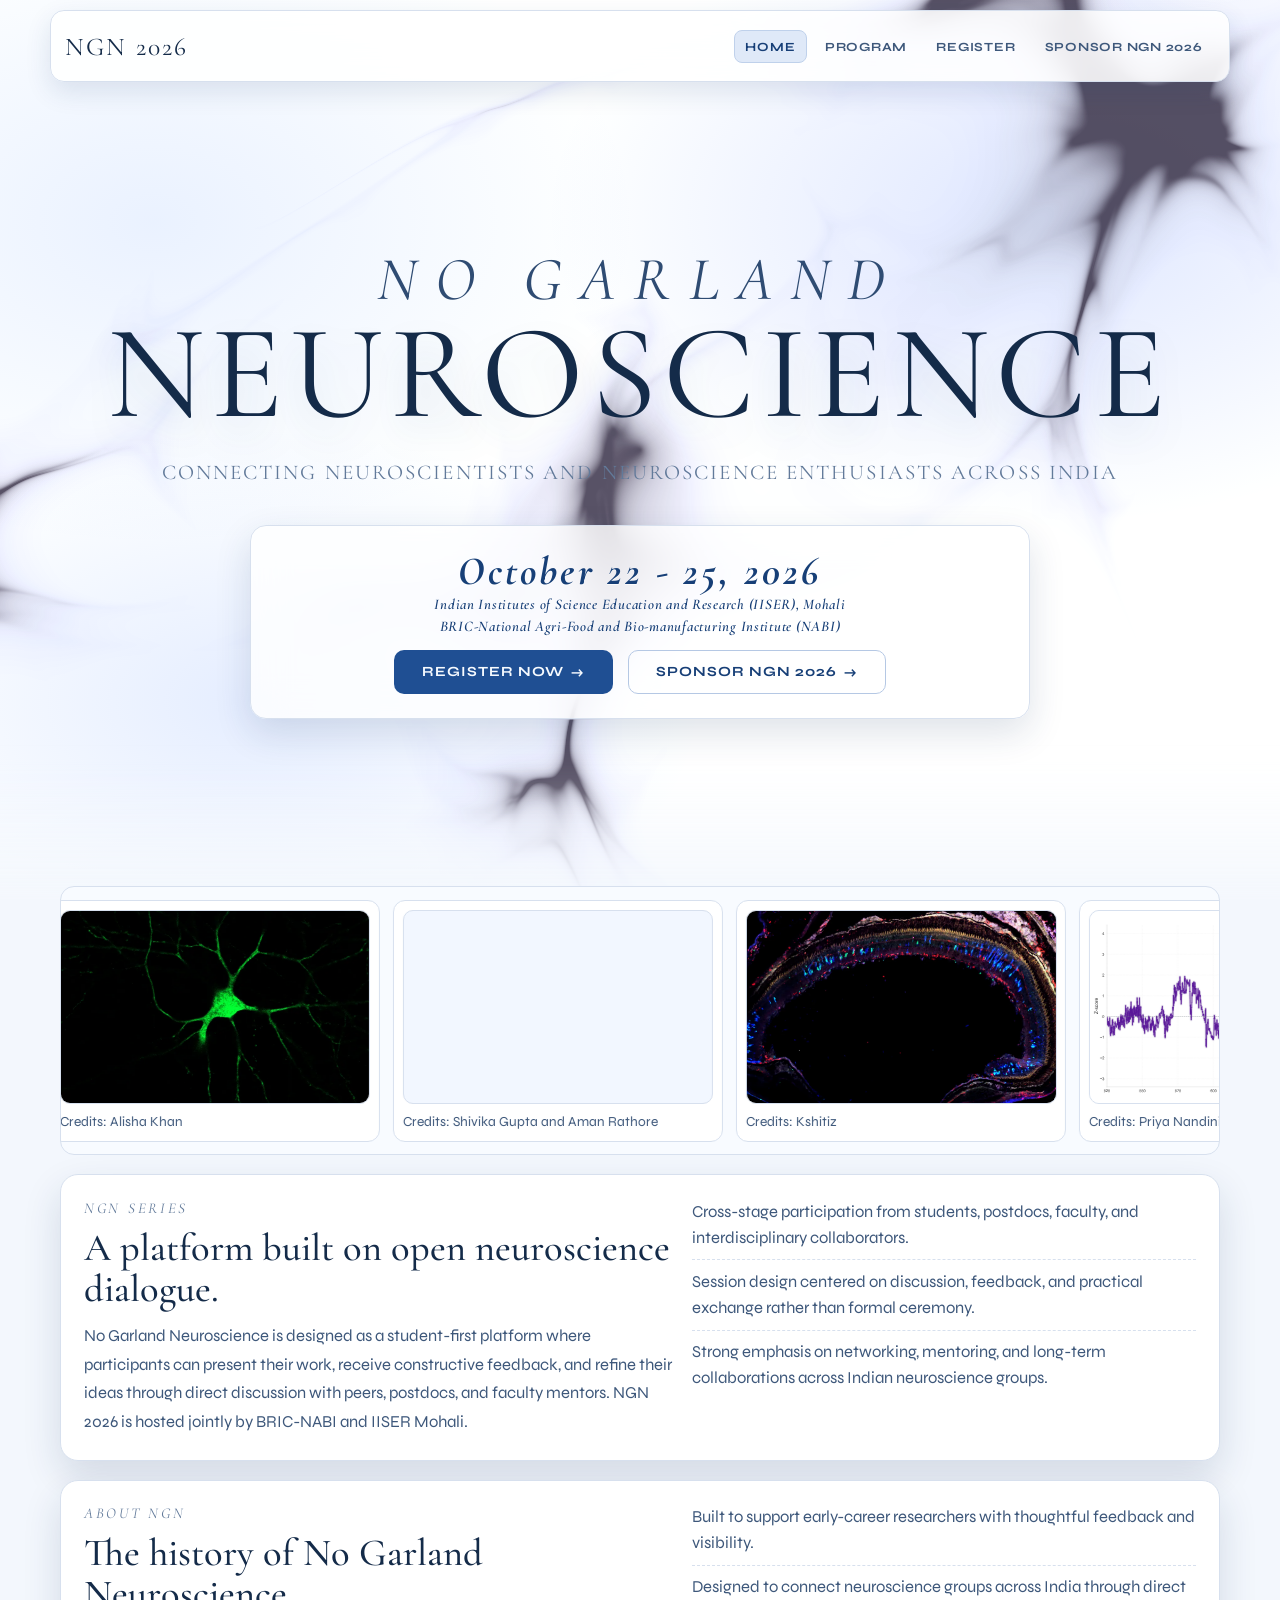
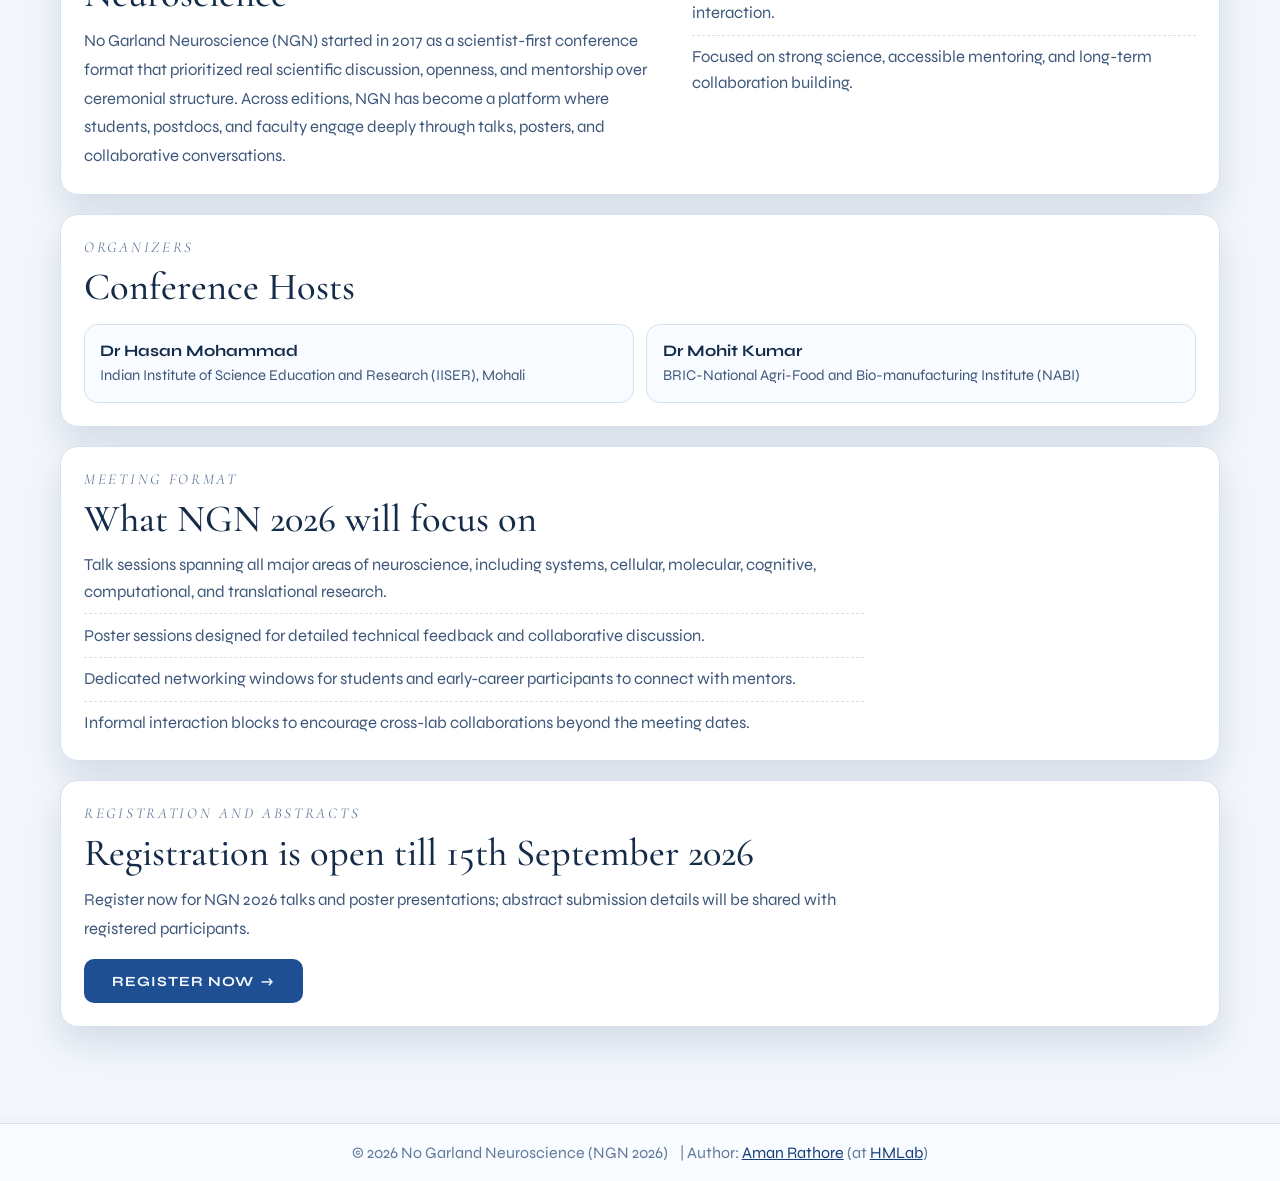
==== commit 42d85b11: "remove early bird dates" ====
--- a/index.html
+++ b/index.html
@@ -1 +1 @@
-<!doctype html><html lang="en"><head><meta charset="UTF-8"><meta name="viewport" content="width=device-width,initial-scale=1"><base href="https://ngn2026.github.io/"><title>No Garland Neuroscience 2026</title><link href="https://fonts.googleapis.com/css2?family=Cormorant+Garamond:ital,wght@0,300;0,400;0,600;1,300&family=Syne:wght@400;700;800&display=swap" rel="stylesheet"><link rel="stylesheet" href="assets/css/styles.css"><script async src="https://www.googletagmanager.com/gtag/js?id=G-T12F16HHJD"></script><script>function gtag(){dataLayer.push(arguments)}window.dataLayer=window.dataLayer||[],gtag("js",new Date),gtag("config","G-T12F16HHJD")</script></head><body><header class="site-nav" id="site-nav"><div class="nav-inner"><a class="nav-brand" href="index.html" aria-label="No Garland Neuroscience 2026 Home">NGN 2026</a> <button class="nav-toggle" type="button" aria-expanded="false" aria-controls="nav-menu" aria-label="Toggle navigation menu"><span></span> <span></span> <span></span></button><nav class="nav-menu" id="nav-menu" aria-label="Primary"><a href="index.html" class="is-active">Home</a> <a href="program-ngn.html">Program</a> <a href="registration-ngn.html">Register</a> <a href="sponsor-ngn.html">Sponsor NGN 2026</a></nav></div></header><div class="hero hero-home"><canvas id="neuro" class="hero-neuro" aria-hidden="true"></canvas><div class="hero-content"><div class="title"><span class="line-top">No Garland</span> <span class="line-main">Neuroscience</span></div><div class="tagline">Connecting neuroscientists and neuroscience enthusiasts across India</div><div class="cta-box"><div class="cta-date"><span class="cta-date-main">October 22 - 25, 2026</span> <span class="cta-date-venues"><span>Indian Institutes of Science Education and Research (IISER), Mohali</span> <span>BRIC-National Agri-Food and Bio-manufacturing Institute (NABI)</span></span></div><div class="cta-buttons"><a href="registration-ngn.html" class="btn btn-primary">Register Now <span class="btn-arrow">→</span></a> <a href="sponsor-ngn.html" class="btn btn-secondary">Sponsor NGN 2026<span class="btn-arrow">→</span></a></div></div></div></div><main class="content content-home"><div class="hosts-slider-block"><div class="hosts-slider" role="region" aria-label="Sliding gallery of host lab images and research work"><div class="hosts-slider-track"><figure class="hosts-slide"><img src="assets/media/images/anisha.webp" alt="Placeholder image"><figcaption>Credits: Annesha Ghosh</figcaption></figure><figure class="hosts-slide"><img src="assets/media/images/ngn_Alisha.webp" alt="Placeholder image"><figcaption>Credits: Alisha Khan</figcaption></figure><figure class="hosts-slide"><video autoplay muted loop playsinline preload="metadata" aria-label="OFT video"><source src="assets/media/videos/OFT%20Cage2_m4-NC_annotated.webm" type="video/webm"><source src="assets/media/videos/OFT%20Cage2_m4-NC_annotated.mp4" type="video/mp4">Your browser does not support the video tag.</video><figcaption>Credits: Shivika Gupta and Aman Rathore</figcaption></figure><figure class="hosts-slide"><img src="assets/media/images/retina.webp" alt="Retina"><figcaption>Credits: Kshitiz</figcaption></figure><figure class="hosts-slide"><img src="assets/media/images/priya.svg" alt="Placeholder image"><figcaption>Credits: Priya Nandini Sarda</figcaption></figure><figure class="hosts-slide"><img src="assets/media/images/jyoti.webp" alt="Placeholder image"><figcaption>Credits: Jyoti Tyagi</figcaption></figure><figure class="hosts-slide"><img src="assets/media/images/shuchita.webp" alt="Placeholder image"><figcaption>Credits: Suchita Mishra</figcaption></figure><figure class="hosts-slide"><video autoplay muted loop playsinline preload="metadata" aria-label="OFT with behaviour tracking video"><source src="assets/media/videos/lab%20work%20mice%20behaviour%20tracking.webm" type="video/webm"><source src="assets/media/videos/lab%20work%20mice%20behaviour%20tracking.mp4" type="video/mp4">Your browser does not support the video tag.</video><figcaption>Credits: Aman Rathore</figcaption></figure><figure class="hosts-slide"><img src="assets/media/images/shruti_neuron.webp" alt="Placeholder image"><figcaption>Credits: Sruthi Sunil</figcaption></figure></div></div></div><section class="section-card split" id="about"><div><div class="section-label">NGN Series</div><h2 class="section-title">A platform built on open neuroscience dialogue.</h2><p class="section-text">No Garland Neuroscience is designed as a student-first platform where participants can present their work, receive constructive feedback, and refine their ideas through direct discussion with peers, postdocs, and faculty mentors. NGN 2026 is hosted jointly by BRIC-NABI and IISER Mohali.</p></div><div class="section-text"><ul class="list-points"><li>Cross-stage participation from students, postdocs, faculty, and interdisciplinary collaborators.</li><li>Session design centered on discussion, feedback, and practical exchange rather than formal ceremony.</li><li>Strong emphasis on networking, mentoring, and long-term collaborations across Indian neuroscience groups.</li></ul></div></section><section class="section-card split" id="ngn-history-home"><div><div class="section-label">About NGN</div><h2 class="section-title">The history of No Garland Neuroscience</h2><p class="section-text">No Garland Neuroscience (NGN) started in 2017 as a scientist-first conference format that prioritized real scientific discussion, openness, and mentorship over ceremonial structure. Across editions, NGN has become a platform where students, postdocs, and faculty engage deeply through talks, posters, and collaborative conversations.</p></div><div class="section-text"><ul class="list-points"><li>Built to support early-career researchers with thoughtful feedback and visibility.</li><li>Designed to connect neuroscience groups across India through direct interaction.</li><li>Focused on strong science, accessible mentoring, and long-term collaboration building.</li></ul></div></section><section class="section-card" id="organizers"><div class="section-label">Organizers</div><h2 class="section-title">Conference Hosts</h2><div class="organizers-grid"><a class="organizer-link" href="https://www.iisermohali.ac.in/faculty/dbs/hasan" target="_blank" rel="noopener noreferrer" aria-label="Open IISER Mohali website"><article class="organizer"><div class="organizer-name">Dr Hasan Mohammad</div><p class="organizer-affiliation">Indian Institute of Science Education and Research (IISER), Mohali</p></article></a><a class="organizer-link" href="https://nabi.res.in/profile/scientists?id=MzE5" target="_blank" rel="noopener noreferrer" aria-label="Open NABI website"><article class="organizer"><div class="organizer-name">Dr Mohit Kumar</div><p class="organizer-affiliation">BRIC-National Agri-Food and Bio-manufacturing Institute (NABI)</p></article></a></div></section><section class="section-card" id="format"><div class="section-label">Meeting Format</div><h2 class="section-title">What NGN 2026 will focus on</h2><ul class="list-points section-text"><li>Talk sessions spanning all major areas of neuroscience, including systems, cellular, molecular, cognitive, computational, and translational research.</li><li>Poster sessions designed for detailed technical feedback and collaborative discussion.</li><li>Dedicated networking windows for students and early-career participants to connect with mentors.</li><li>Informal interaction blocks to encourage cross-lab collaborations beyond the meeting dates.</li></ul></section><section class="section-card" id="registration"><div class="section-label">Registration and Abstracts</div><h2 class="section-title">Early bird registration is open till 31 July</h2><p class="section-text">Regular registration ends on 15 September. Register now for NGN 2026 talks and poster presentations; abstract submission details will be shared with registered participants.</p><div class="cta-buttons" style="margin-top:1rem;justify-content:flex-start"><a href="registration-ngn.html" class="btn btn-primary">Register Now <span class="btn-arrow">→</span></a></div></section></main><footer class="site-footer"><div class="footer-content"><div class="footer-main"><span>© 2026 No Garland Neuroscience (NGN 2026)</span> <span>| Author: <a href="https://amanr.me" target="_blank" rel="noopener noreferrer">Aman Rathore</a> (at <a href="https://sites.google.com/view/hmlabdbs" target="_blank" rel="noopener noreferrer">HMLab</a>)</span></div></div></footer><script src="assets/js/navbar.js" defer="defer"></script><script src="assets/js/hosts-slider.js" defer="defer"></script><script src="assets/js/neuro-bg.js" defer="defer"></script></body></html>+<!doctype html><html lang="en"><head><meta charset="UTF-8"><meta name="viewport" content="width=device-width,initial-scale=1"><base href="https://ngn2026.github.io/"><title>No Garland Neuroscience 2026</title><link href="https://fonts.googleapis.com/css2?family=Cormorant+Garamond:ital,wght@0,300;0,400;0,600;1,300&family=Syne:wght@400;700;800&display=swap" rel="stylesheet"><link rel="stylesheet" href="assets/css/styles.css"><script async src="https://www.googletagmanager.com/gtag/js?id=G-T12F16HHJD"></script><script>function gtag(){dataLayer.push(arguments)}window.dataLayer=window.dataLayer||[],gtag("js",new Date),gtag("config","G-T12F16HHJD")</script></head><body><header class="site-nav" id="site-nav"><div class="nav-inner"><a class="nav-brand" href="index.html" aria-label="No Garland Neuroscience 2026 Home">NGN 2026</a> <button class="nav-toggle" type="button" aria-expanded="false" aria-controls="nav-menu" aria-label="Toggle navigation menu"><span></span> <span></span> <span></span></button><nav class="nav-menu" id="nav-menu" aria-label="Primary"><a href="index.html" class="is-active">Home</a> <a href="program-ngn.html">Program</a> <a href="registration-ngn.html">Register</a> <a href="sponsor-ngn.html">Sponsor NGN 2026</a></nav></div></header><div class="hero hero-home"><canvas id="neuro" class="hero-neuro" aria-hidden="true"></canvas><div class="hero-content"><div class="title"><span class="line-top">No Garland</span> <span class="line-main">Neuroscience</span></div><div class="tagline">Connecting neuroscientists and neuroscience enthusiasts across India</div><div class="cta-box"><div class="cta-date"><span class="cta-date-main">October 22 - 25, 2026</span> <span class="cta-date-venues"><span>Indian Institutes of Science Education and Research (IISER), Mohali</span> <span>BRIC-National Agri-Food and Bio-manufacturing Institute (NABI)</span></span></div><div class="cta-buttons"><a href="registration-ngn.html" class="btn btn-primary">Register Now <span class="btn-arrow">→</span></a> <a href="sponsor-ngn.html" class="btn btn-secondary">Sponsor NGN 2026<span class="btn-arrow">→</span></a></div></div></div></div><main class="content content-home"><div class="hosts-slider-block"><div class="hosts-slider" role="region" aria-label="Sliding gallery of host lab images and research work"><div class="hosts-slider-track"><figure class="hosts-slide"><img src="assets/media/images/anisha.webp" alt="Placeholder image"><figcaption>Credits: Annesha Ghosh</figcaption></figure><figure class="hosts-slide"><img src="assets/media/images/ngn_Alisha.webp" alt="Placeholder image"><figcaption>Credits: Alisha Khan</figcaption></figure><figure class="hosts-slide"><video autoplay muted loop playsinline preload="metadata" aria-label="OFT video"><source src="assets/media/videos/OFT%20Cage2_m4-NC_annotated.webm" type="video/webm"><source src="assets/media/videos/OFT%20Cage2_m4-NC_annotated.mp4" type="video/mp4">Your browser does not support the video tag.</video><figcaption>Credits: Shivika Gupta and Aman Rathore</figcaption></figure><figure class="hosts-slide"><img src="assets/media/images/retina.webp" alt="Retina"><figcaption>Credits: Kshitiz</figcaption></figure><figure class="hosts-slide"><img src="assets/media/images/priya.svg" alt="Placeholder image"><figcaption>Credits: Priya Nandini Sarda</figcaption></figure><figure class="hosts-slide"><img src="assets/media/images/jyoti.webp" alt="Placeholder image"><figcaption>Credits: Jyoti Tyagi</figcaption></figure><figure class="hosts-slide"><img src="assets/media/images/shuchita.webp" alt="Placeholder image"><figcaption>Credits: Suchita Mishra</figcaption></figure><figure class="hosts-slide"><video autoplay muted loop playsinline preload="metadata" aria-label="OFT with behaviour tracking video"><source src="assets/media/videos/lab%20work%20mice%20behaviour%20tracking.webm" type="video/webm"><source src="assets/media/videos/lab%20work%20mice%20behaviour%20tracking.mp4" type="video/mp4">Your browser does not support the video tag.</video><figcaption>Credits: Aman Rathore</figcaption></figure><figure class="hosts-slide"><img src="assets/media/images/shruti_neuron.webp" alt="Placeholder image"><figcaption>Credits: Sruthi Sunil</figcaption></figure></div></div></div><section class="section-card split" id="about"><div><div class="section-label">NGN Series</div><h2 class="section-title">A platform built on open neuroscience dialogue.</h2><p class="section-text">No Garland Neuroscience is designed as a student-first platform where participants can present their work, receive constructive feedback, and refine their ideas through direct discussion with peers, postdocs, and faculty mentors. NGN 2026 is hosted jointly by BRIC-NABI and IISER Mohali.</p></div><div class="section-text"><ul class="list-points"><li>Cross-stage participation from students, postdocs, faculty, and interdisciplinary collaborators.</li><li>Session design centered on discussion, feedback, and practical exchange rather than formal ceremony.</li><li>Strong emphasis on networking, mentoring, and long-term collaborations across Indian neuroscience groups.</li></ul></div></section><section class="section-card split" id="ngn-history-home"><div><div class="section-label">About NGN</div><h2 class="section-title">The history of No Garland Neuroscience</h2><p class="section-text">No Garland Neuroscience (NGN) started in 2017 as a scientist-first conference format that prioritized real scientific discussion, openness, and mentorship over ceremonial structure. Across editions, NGN has become a platform where students, postdocs, and faculty engage deeply through talks, posters, and collaborative conversations.</p></div><div class="section-text"><ul class="list-points"><li>Built to support early-career researchers with thoughtful feedback and visibility.</li><li>Designed to connect neuroscience groups across India through direct interaction.</li><li>Focused on strong science, accessible mentoring, and long-term collaboration building.</li></ul></div></section><section class="section-card" id="organizers"><div class="section-label">Organizers</div><h2 class="section-title">Conference Hosts</h2><div class="organizers-grid"><a class="organizer-link" href="https://www.iisermohali.ac.in/faculty/dbs/hasan" target="_blank" rel="noopener noreferrer" aria-label="Open IISER Mohali website"><article class="organizer"><div class="organizer-name">Dr Hasan Mohammad</div><p class="organizer-affiliation">Indian Institute of Science Education and Research (IISER), Mohali</p></article></a><a class="organizer-link" href="https://nabi.res.in/profile/scientists?id=MzE5" target="_blank" rel="noopener noreferrer" aria-label="Open NABI website"><article class="organizer"><div class="organizer-name">Dr Mohit Kumar</div><p class="organizer-affiliation">BRIC-National Agri-Food and Bio-manufacturing Institute (NABI)</p></article></a></div></section><section class="section-card" id="format"><div class="section-label">Meeting Format</div><h2 class="section-title">What NGN 2026 will focus on</h2><ul class="list-points section-text"><li>Talk sessions spanning all major areas of neuroscience, including systems, cellular, molecular, cognitive, computational, and translational research.</li><li>Poster sessions designed for detailed technical feedback and collaborative discussion.</li><li>Dedicated networking windows for students and early-career participants to connect with mentors.</li><li>Informal interaction blocks to encourage cross-lab collaborations beyond the meeting dates.</li></ul></section><section class="section-card" id="registration"><div class="section-label">Registration and Abstracts</div><h2 class="section-title">Registration is open till 15th September 2026</h2><p class="section-text">Register now for NGN 2026 talks and poster presentations; abstract submission details will be shared with registered participants.</p><div class="cta-buttons" style="margin-top:1rem;justify-content:flex-start"><a href="registration-ngn.html" class="btn btn-primary">Register Now <span class="btn-arrow">→</span></a></div></section></main><footer class="site-footer"><div class="footer-content"><div class="footer-main"><span>© 2026 No Garland Neuroscience (NGN 2026)</span> <span>| Author: <a href="https://amanr.me" target="_blank" rel="noopener noreferrer">Aman Rathore</a> (at <a href="https://sites.google.com/view/hmlabdbs" target="_blank" rel="noopener noreferrer">HMLab</a>)</span></div></div></footer><script src="assets/js/navbar.js" defer="defer"></script><script src="assets/js/hosts-slider.js" defer="defer"></script><script src="assets/js/neuro-bg.js" defer="defer"></script></body></html>
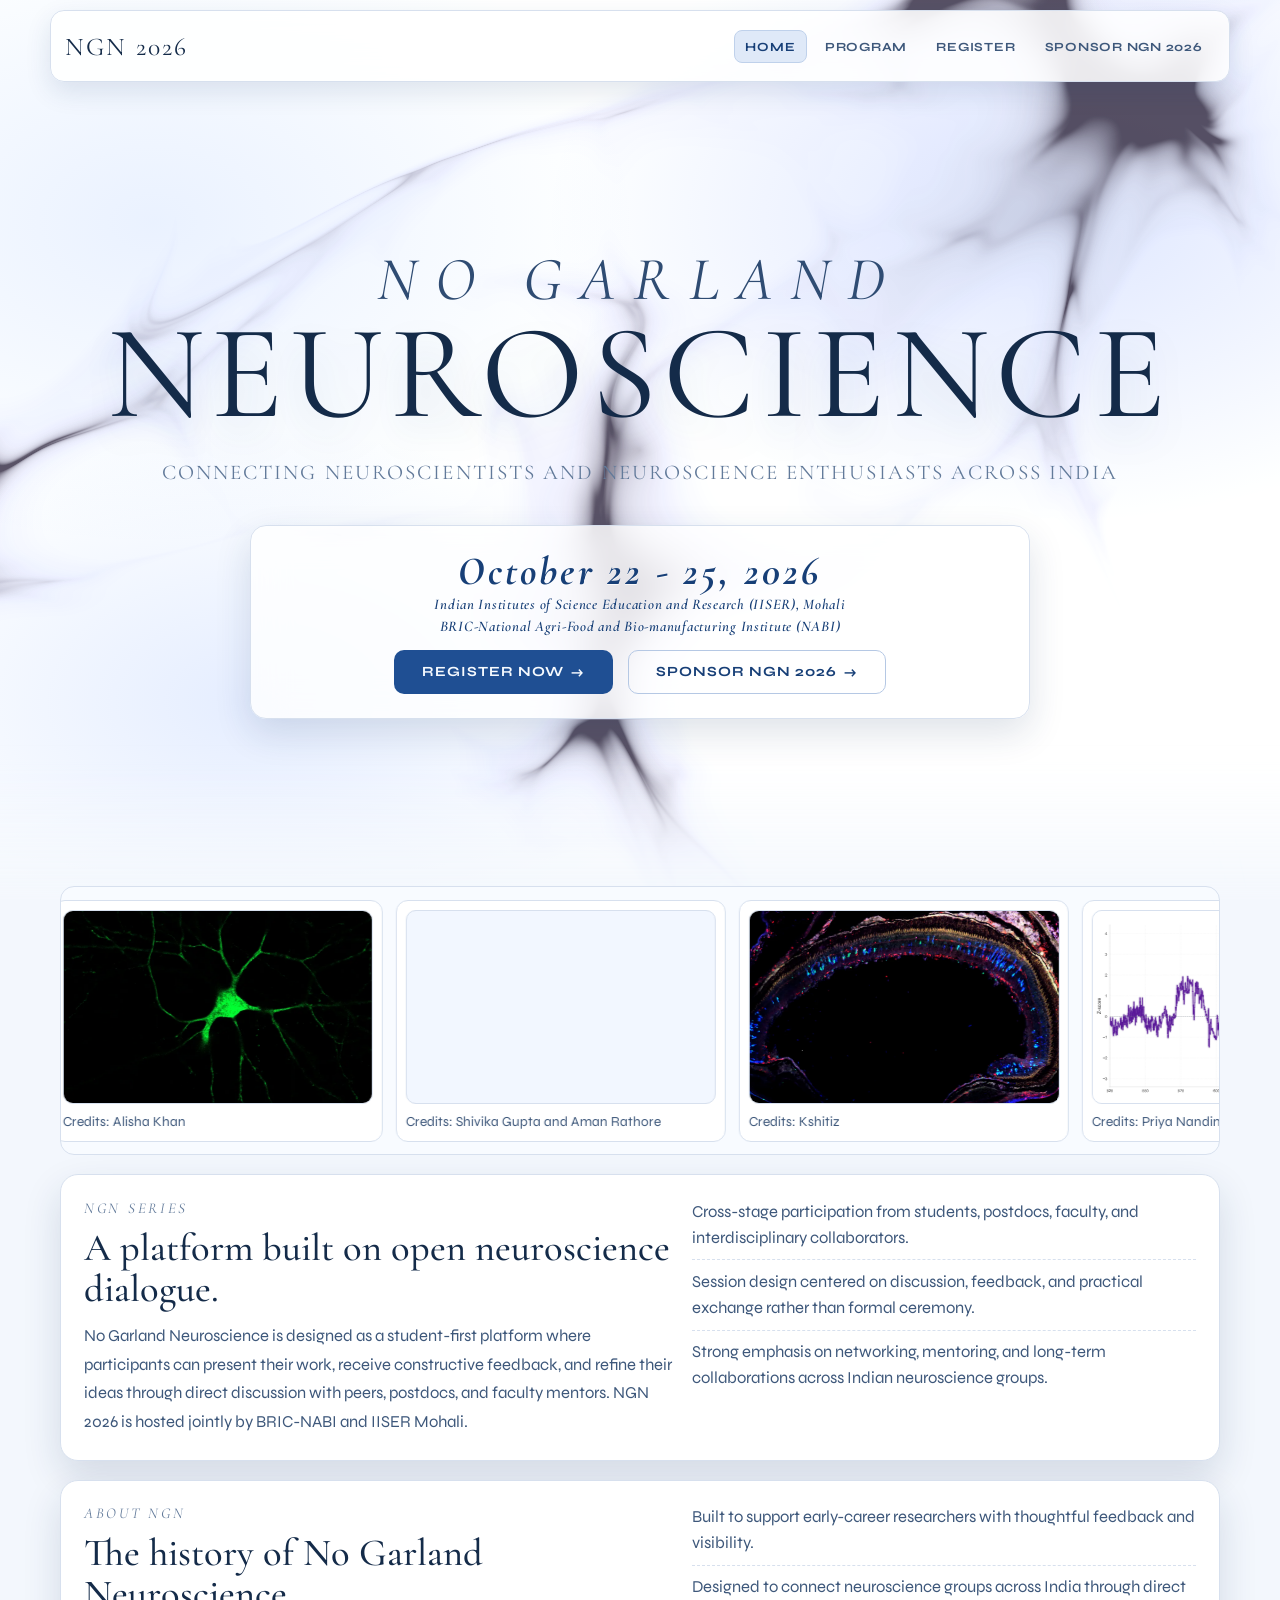
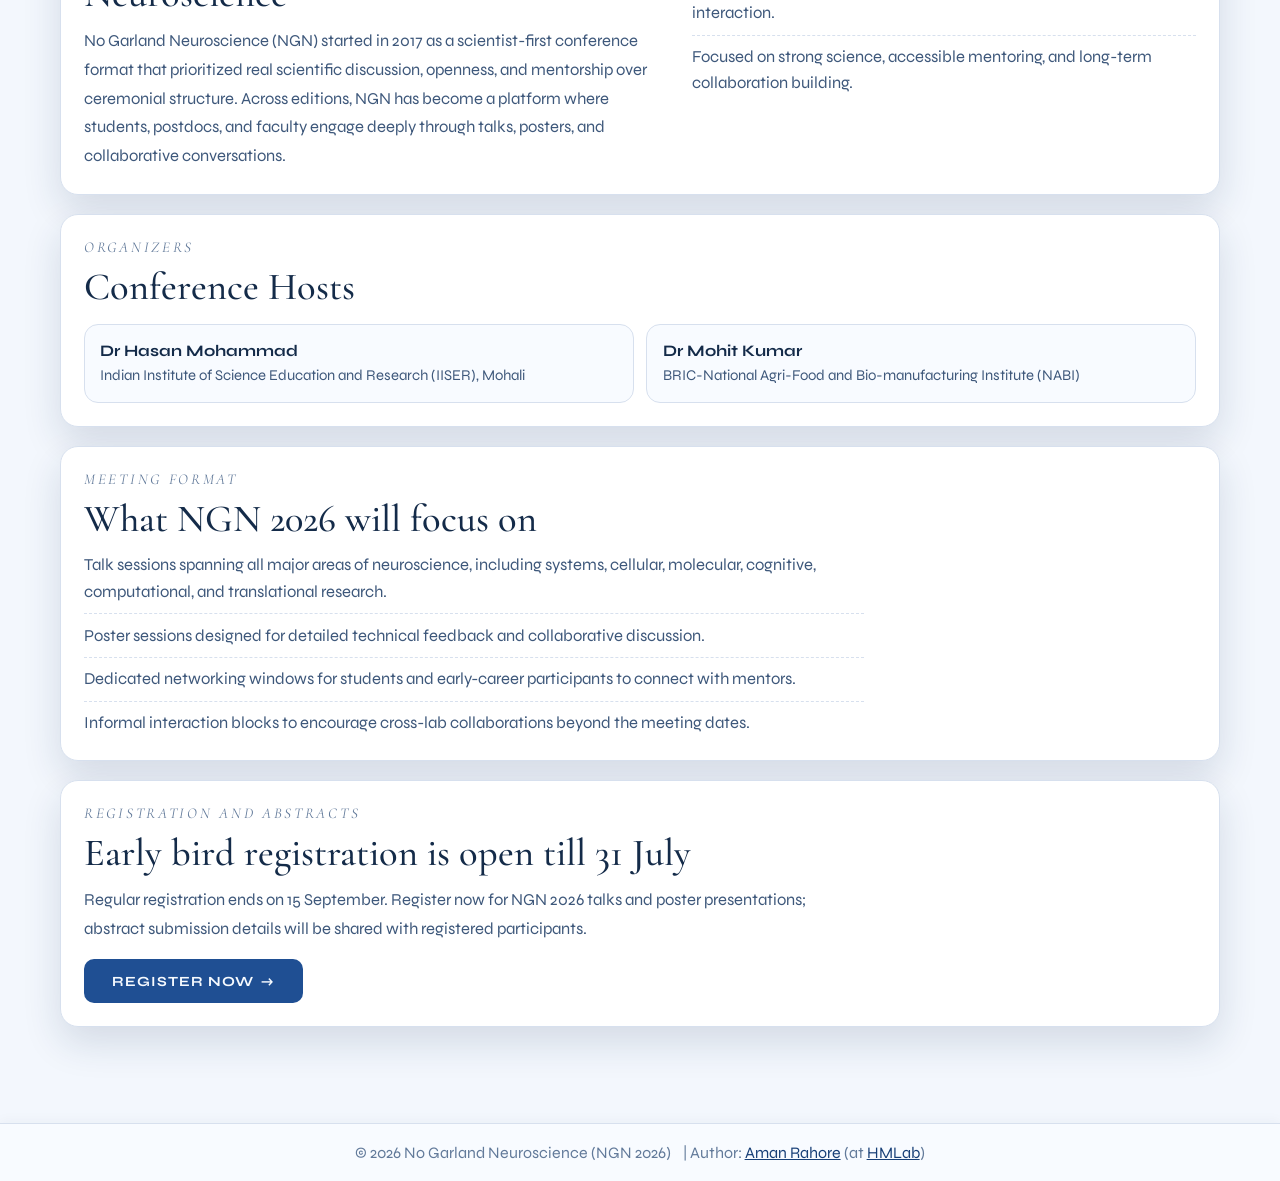
==== commit 808b0d75: "Restore last deployable site" ====
--- a/index.html
+++ b/index.html
@@ -1 +1 @@
-<!doctype html><html lang="en"><head><meta charset="UTF-8"><meta name="viewport" content="width=device-width,initial-scale=1"><base href="https://ngn2026.github.io/"><title>No Garland Neuroscience 2026</title><link href="https://fonts.googleapis.com/css2?family=Cormorant+Garamond:ital,wght@0,300;0,400;0,600;1,300&family=Syne:wght@400;700;800&display=swap" rel="stylesheet"><link rel="stylesheet" href="assets/css/styles.css"><script async src="https://www.googletagmanager.com/gtag/js?id=G-T12F16HHJD"></script><script>function gtag(){dataLayer.push(arguments)}window.dataLayer=window.dataLayer||[],gtag("js",new Date),gtag("config","G-T12F16HHJD")</script></head><body><header class="site-nav" id="site-nav"><div class="nav-inner"><a class="nav-brand" href="index.html" aria-label="No Garland Neuroscience 2026 Home">NGN 2026</a> <button class="nav-toggle" type="button" aria-expanded="false" aria-controls="nav-menu" aria-label="Toggle navigation menu"><span></span> <span></span> <span></span></button><nav class="nav-menu" id="nav-menu" aria-label="Primary"><a href="index.html" class="is-active">Home</a> <a href="program-ngn.html">Program</a> <a href="registration-ngn.html">Register</a> <a href="sponsor-ngn.html">Sponsor NGN 2026</a></nav></div></header><div class="hero hero-home"><canvas id="neuro" class="hero-neuro" aria-hidden="true"></canvas><div class="hero-content"><div class="title"><span class="line-top">No Garland</span> <span class="line-main">Neuroscience</span></div><div class="tagline">Connecting neuroscientists and neuroscience enthusiasts across India</div><div class="cta-box"><div class="cta-date"><span class="cta-date-main">October 22 - 25, 2026</span> <span class="cta-date-venues"><span>Indian Institutes of Science Education and Research (IISER), Mohali</span> <span>BRIC-National Agri-Food and Bio-manufacturing Institute (NABI)</span></span></div><div class="cta-buttons"><a href="registration-ngn.html" class="btn btn-primary">Register Now <span class="btn-arrow">→</span></a> <a href="sponsor-ngn.html" class="btn btn-secondary">Sponsor NGN 2026<span class="btn-arrow">→</span></a></div></div></div></div><main class="content content-home"><div class="hosts-slider-block"><div class="hosts-slider" role="region" aria-label="Sliding gallery of host lab images and research work"><div class="hosts-slider-track"><figure class="hosts-slide"><img src="assets/media/images/anisha.webp" alt="Placeholder image"><figcaption>Credits: Annesha Ghosh</figcaption></figure><figure class="hosts-slide"><img src="assets/media/images/ngn_Alisha.webp" alt="Placeholder image"><figcaption>Credits: Alisha Khan</figcaption></figure><figure class="hosts-slide"><video autoplay muted loop playsinline preload="metadata" aria-label="OFT video"><source src="assets/media/videos/OFT%20Cage2_m4-NC_annotated.webm" type="video/webm"><source src="assets/media/videos/OFT%20Cage2_m4-NC_annotated.mp4" type="video/mp4">Your browser does not support the video tag.</video><figcaption>Credits: Shivika Gupta and Aman Rathore</figcaption></figure><figure class="hosts-slide"><img src="assets/media/images/retina.webp" alt="Retina"><figcaption>Credits: Kshitiz</figcaption></figure><figure class="hosts-slide"><img src="assets/media/images/priya.svg" alt="Placeholder image"><figcaption>Credits: Priya Nandini Sarda</figcaption></figure><figure class="hosts-slide"><img src="assets/media/images/jyoti.webp" alt="Placeholder image"><figcaption>Credits: Jyoti Tyagi</figcaption></figure><figure class="hosts-slide"><img src="assets/media/images/shuchita.webp" alt="Placeholder image"><figcaption>Credits: Suchita Mishra</figcaption></figure><figure class="hosts-slide"><video autoplay muted loop playsinline preload="metadata" aria-label="OFT with behaviour tracking video"><source src="assets/media/videos/lab%20work%20mice%20behaviour%20tracking.webm" type="video/webm"><source src="assets/media/videos/lab%20work%20mice%20behaviour%20tracking.mp4" type="video/mp4">Your browser does not support the video tag.</video><figcaption>Credits: Aman Rathore</figcaption></figure><figure class="hosts-slide"><img src="assets/media/images/shruti_neuron.webp" alt="Placeholder image"><figcaption>Credits: Sruthi Sunil</figcaption></figure></div></div></div><section class="section-card split" id="about"><div><div class="section-label">NGN Series</div><h2 class="section-title">A platform built on open neuroscience dialogue.</h2><p class="section-text">No Garland Neuroscience is designed as a student-first platform where participants can present their work, receive constructive feedback, and refine their ideas through direct discussion with peers, postdocs, and faculty mentors. NGN 2026 is hosted jointly by BRIC-NABI and IISER Mohali.</p></div><div class="section-text"><ul class="list-points"><li>Cross-stage participation from students, postdocs, faculty, and interdisciplinary collaborators.</li><li>Session design centered on discussion, feedback, and practical exchange rather than formal ceremony.</li><li>Strong emphasis on networking, mentoring, and long-term collaborations across Indian neuroscience groups.</li></ul></div></section><section class="section-card split" id="ngn-history-home"><div><div class="section-label">About NGN</div><h2 class="section-title">The history of No Garland Neuroscience</h2><p class="section-text">No Garland Neuroscience (NGN) started in 2017 as a scientist-first conference format that prioritized real scientific discussion, openness, and mentorship over ceremonial structure. Across editions, NGN has become a platform where students, postdocs, and faculty engage deeply through talks, posters, and collaborative conversations.</p></div><div class="section-text"><ul class="list-points"><li>Built to support early-career researchers with thoughtful feedback and visibility.</li><li>Designed to connect neuroscience groups across India through direct interaction.</li><li>Focused on strong science, accessible mentoring, and long-term collaboration building.</li></ul></div></section><section class="section-card" id="organizers"><div class="section-label">Organizers</div><h2 class="section-title">Conference Hosts</h2><div class="organizers-grid"><a class="organizer-link" href="https://www.iisermohali.ac.in/faculty/dbs/hasan" target="_blank" rel="noopener noreferrer" aria-label="Open IISER Mohali website"><article class="organizer"><div class="organizer-name">Dr Hasan Mohammad</div><p class="organizer-affiliation">Indian Institute of Science Education and Research (IISER), Mohali</p></article></a><a class="organizer-link" href="https://nabi.res.in/profile/scientists?id=MzE5" target="_blank" rel="noopener noreferrer" aria-label="Open NABI website"><article class="organizer"><div class="organizer-name">Dr Mohit Kumar</div><p class="organizer-affiliation">BRIC-National Agri-Food and Bio-manufacturing Institute (NABI)</p></article></a></div></section><section class="section-card" id="format"><div class="section-label">Meeting Format</div><h2 class="section-title">What NGN 2026 will focus on</h2><ul class="list-points section-text"><li>Talk sessions spanning all major areas of neuroscience, including systems, cellular, molecular, cognitive, computational, and translational research.</li><li>Poster sessions designed for detailed technical feedback and collaborative discussion.</li><li>Dedicated networking windows for students and early-career participants to connect with mentors.</li><li>Informal interaction blocks to encourage cross-lab collaborations beyond the meeting dates.</li></ul></section><section class="section-card" id="registration"><div class="section-label">Registration and Abstracts</div><h2 class="section-title">Registration is open till 15th September 2026</h2><p class="section-text">Register now for NGN 2026 talks and poster presentations; abstract submission details will be shared with registered participants.</p><div class="cta-buttons" style="margin-top:1rem;justify-content:flex-start"><a href="registration-ngn.html" class="btn btn-primary">Register Now <span class="btn-arrow">→</span></a></div></section></main><footer class="site-footer"><div class="footer-content"><div class="footer-main"><span>© 2026 No Garland Neuroscience (NGN 2026)</span> <span>| Author: <a href="https://amanr.me" target="_blank" rel="noopener noreferrer">Aman Rathore</a> (at <a href="https://sites.google.com/view/hmlabdbs" target="_blank" rel="noopener noreferrer">HMLab</a>)</span></div></div></footer><script src="assets/js/navbar.js" defer="defer"></script><script src="assets/js/hosts-slider.js" defer="defer"></script><script src="assets/js/neuro-bg.js" defer="defer"></script></body></html>+<!doctype html><html lang="en"><head><meta charset="UTF-8"><meta name="viewport" content="width=device-width,initial-scale=1"><base href="https://ngn2026.github.io/"><title>No Garland Neuroscience 2026</title><link href="https://fonts.googleapis.com/css2?family=Cormorant+Garamond:ital,wght@0,300;0,400;0,600;1,300&family=Syne:wght@400;700;800&display=swap" rel="stylesheet"><link rel="stylesheet" href="assets/css/styles.css"><script async src="https://www.googletagmanager.com/gtag/js?id=G-T12F16HHJD"></script><script>function gtag(){dataLayer.push(arguments)}window.dataLayer=window.dataLayer||[],gtag("js",new Date),gtag("config","G-T12F16HHJD")</script></head><body><header class="site-nav" id="site-nav"><div class="nav-inner"><a class="nav-brand" href="index.html" aria-label="No Garland Neuroscience 2026 Home">NGN 2026</a> <button class="nav-toggle" type="button" aria-expanded="false" aria-controls="nav-menu" aria-label="Toggle navigation menu"><span></span> <span></span> <span></span></button><nav class="nav-menu" id="nav-menu" aria-label="Primary"><a href="index.html" class="is-active">Home</a> <a href="program-ngn.html">Program</a> <a href="registration-ngn.html">Register</a> <a href="sponsor-ngn.html">Sponsor NGN 2026</a></nav></div></header><div class="hero hero-home"><canvas id="neuro" class="hero-neuro" aria-hidden="true"></canvas><div class="hero-content"><div class="title"><span class="line-top">No Garland</span> <span class="line-main">Neuroscience</span></div><div class="tagline">Connecting neuroscientists and neuroscience enthusiasts across India</div><div class="cta-box"><div class="cta-date"><span class="cta-date-main">October 22 - 25, 2026</span> <span class="cta-date-venues"><span>Indian Institutes of Science Education and Research (IISER), Mohali</span> <span>BRIC-National Agri-Food and Bio-manufacturing Institute (NABI)</span></span></div><div class="cta-buttons"><a href="registration-ngn.html" class="btn btn-primary">Register Now <span class="btn-arrow">→</span></a> <a href="sponsor-ngn.html" class="btn btn-secondary">Sponsor NGN 2026<span class="btn-arrow">→</span></a></div></div></div></div><main class="content content-home"><div class="hosts-slider-block"><div class="hosts-slider" role="region" aria-label="Sliding gallery of host lab images and research work"><div class="hosts-slider-track"><figure class="hosts-slide"><img src="assets/media/images/anisha.webp" alt="Placeholder image"><figcaption>Credits: Annesha Ghosh</figcaption></figure><figure class="hosts-slide"><img src="assets/media/images/ngn_Alisha.webp" alt="Placeholder image"><figcaption>Credits: Alisha Khan</figcaption></figure><figure class="hosts-slide"><video autoplay muted loop playsinline preload="metadata" aria-label="OFT video"><source src="assets/media/videos/OFT%20Cage2_m4-NC_annotated.webm" type="video/webm"><source src="assets/media/videos/OFT%20Cage2_m4-NC_annotated.mp4" type="video/mp4">Your browser does not support the video tag.</video><figcaption>Credits: Shivika Gupta and Aman Rathore</figcaption></figure><figure class="hosts-slide"><img src="assets/media/images/retina.webp" alt="Retina"><figcaption>Credits: Kshitiz</figcaption></figure><figure class="hosts-slide"><img src="assets/media/images/priya.svg" alt="Placeholder image"><figcaption>Credits: Priya Nandini Sarda</figcaption></figure><figure class="hosts-slide"><img src="assets/media/images/jyoti.webp" alt="Placeholder image"><figcaption>Credits: Jyoti Tyagi</figcaption></figure><figure class="hosts-slide"><img src="assets/media/images/shuchita.webp" alt="Placeholder image"><figcaption>Credits: Suchita Mishra</figcaption></figure><figure class="hosts-slide"><video autoplay muted loop playsinline preload="metadata" aria-label="OFT with behaviour tracking video"><source src="assets/media/videos/lab%20work%20mice%20behaviour%20tracking.webm" type="video/webm"><source src="assets/media/videos/lab%20work%20mice%20behaviour%20tracking.mp4" type="video/mp4">Your browser does not support the video tag.</video><figcaption>Credits: Aman Rathore</figcaption></figure><figure class="hosts-slide"><img src="assets/media/images/shruti_neuron.webp" alt="Placeholder image"><figcaption>Credits: Sruthi Sunil</figcaption></figure></div></div></div><section class="section-card split" id="about"><div><div class="section-label">NGN Series</div><h2 class="section-title">A platform built on open neuroscience dialogue.</h2><p class="section-text">No Garland Neuroscience is designed as a student-first platform where participants can present their work, receive constructive feedback, and refine their ideas through direct discussion with peers, postdocs, and faculty mentors. NGN 2026 is hosted jointly by BRIC-NABI and IISER Mohali.</p></div><div class="section-text"><ul class="list-points"><li>Cross-stage participation from students, postdocs, faculty, and interdisciplinary collaborators.</li><li>Session design centered on discussion, feedback, and practical exchange rather than formal ceremony.</li><li>Strong emphasis on networking, mentoring, and long-term collaborations across Indian neuroscience groups.</li></ul></div></section><section class="section-card split" id="ngn-history-home"><div><div class="section-label">About NGN</div><h2 class="section-title">The history of No Garland Neuroscience</h2><p class="section-text">No Garland Neuroscience (NGN) started in 2017 as a scientist-first conference format that prioritized real scientific discussion, openness, and mentorship over ceremonial structure. Across editions, NGN has become a platform where students, postdocs, and faculty engage deeply through talks, posters, and collaborative conversations.</p></div><div class="section-text"><ul class="list-points"><li>Built to support early-career researchers with thoughtful feedback and visibility.</li><li>Designed to connect neuroscience groups across India through direct interaction.</li><li>Focused on strong science, accessible mentoring, and long-term collaboration building.</li></ul></div></section><section class="section-card" id="organizers"><div class="section-label">Organizers</div><h2 class="section-title">Conference Hosts</h2><div class="organizers-grid"><a class="organizer-link" href="https://www.iisermohali.ac.in/faculty/dbs/hasan" target="_blank" rel="noopener noreferrer" aria-label="Open IISER Mohali website"><article class="organizer"><div class="organizer-name">Dr Hasan Mohammad</div><p class="organizer-affiliation">Indian Institute of Science Education and Research (IISER), Mohali</p></article></a><a class="organizer-link" href="https://nabi.res.in/profile/scientists?id=MzE5" target="_blank" rel="noopener noreferrer" aria-label="Open NABI website"><article class="organizer"><div class="organizer-name">Dr Mohit Kumar</div><p class="organizer-affiliation">BRIC-National Agri-Food and Bio-manufacturing Institute (NABI)</p></article></a></div></section><section class="section-card" id="format"><div class="section-label">Meeting Format</div><h2 class="section-title">What NGN 2026 will focus on</h2><ul class="list-points section-text"><li>Talk sessions spanning all major areas of neuroscience, including systems, cellular, molecular, cognitive, computational, and translational research.</li><li>Poster sessions designed for detailed technical feedback and collaborative discussion.</li><li>Dedicated networking windows for students and early-career participants to connect with mentors.</li><li>Informal interaction blocks to encourage cross-lab collaborations beyond the meeting dates.</li></ul></section><section class="section-card" id="registration"><div class="section-label">Registration and Abstracts</div><h2 class="section-title">Early bird registration is open till 31 July</h2><p class="section-text">Regular registration ends on 15 September. Register now for NGN 2026 talks and poster presentations; abstract submission details will be shared with registered participants.</p><div class="cta-buttons" style="margin-top:1rem;justify-content:flex-start"><a href="registration-ngn.html" class="btn btn-primary">Register Now <span class="btn-arrow">→</span></a></div></section></main><footer class="site-footer"><div class="footer-content"><div class="footer-main"><span>© 2026 No Garland Neuroscience (NGN 2026)</span> <span>| Author: <a href="https://amanr.me" target="_blank" rel="noopener noreferrer">Aman Rahore</a> (at <a href="https://sites.google.com/view/hmlabdbs" target="_blank" rel="noopener noreferrer">HMLab</a>)</span></div></div></footer><script src="assets/js/navbar.js" defer="defer"></script><script src="assets/js/hosts-slider.js" defer="defer"></script><script src="assets/js/neuro-bg.js" defer="defer"></script></body></html>
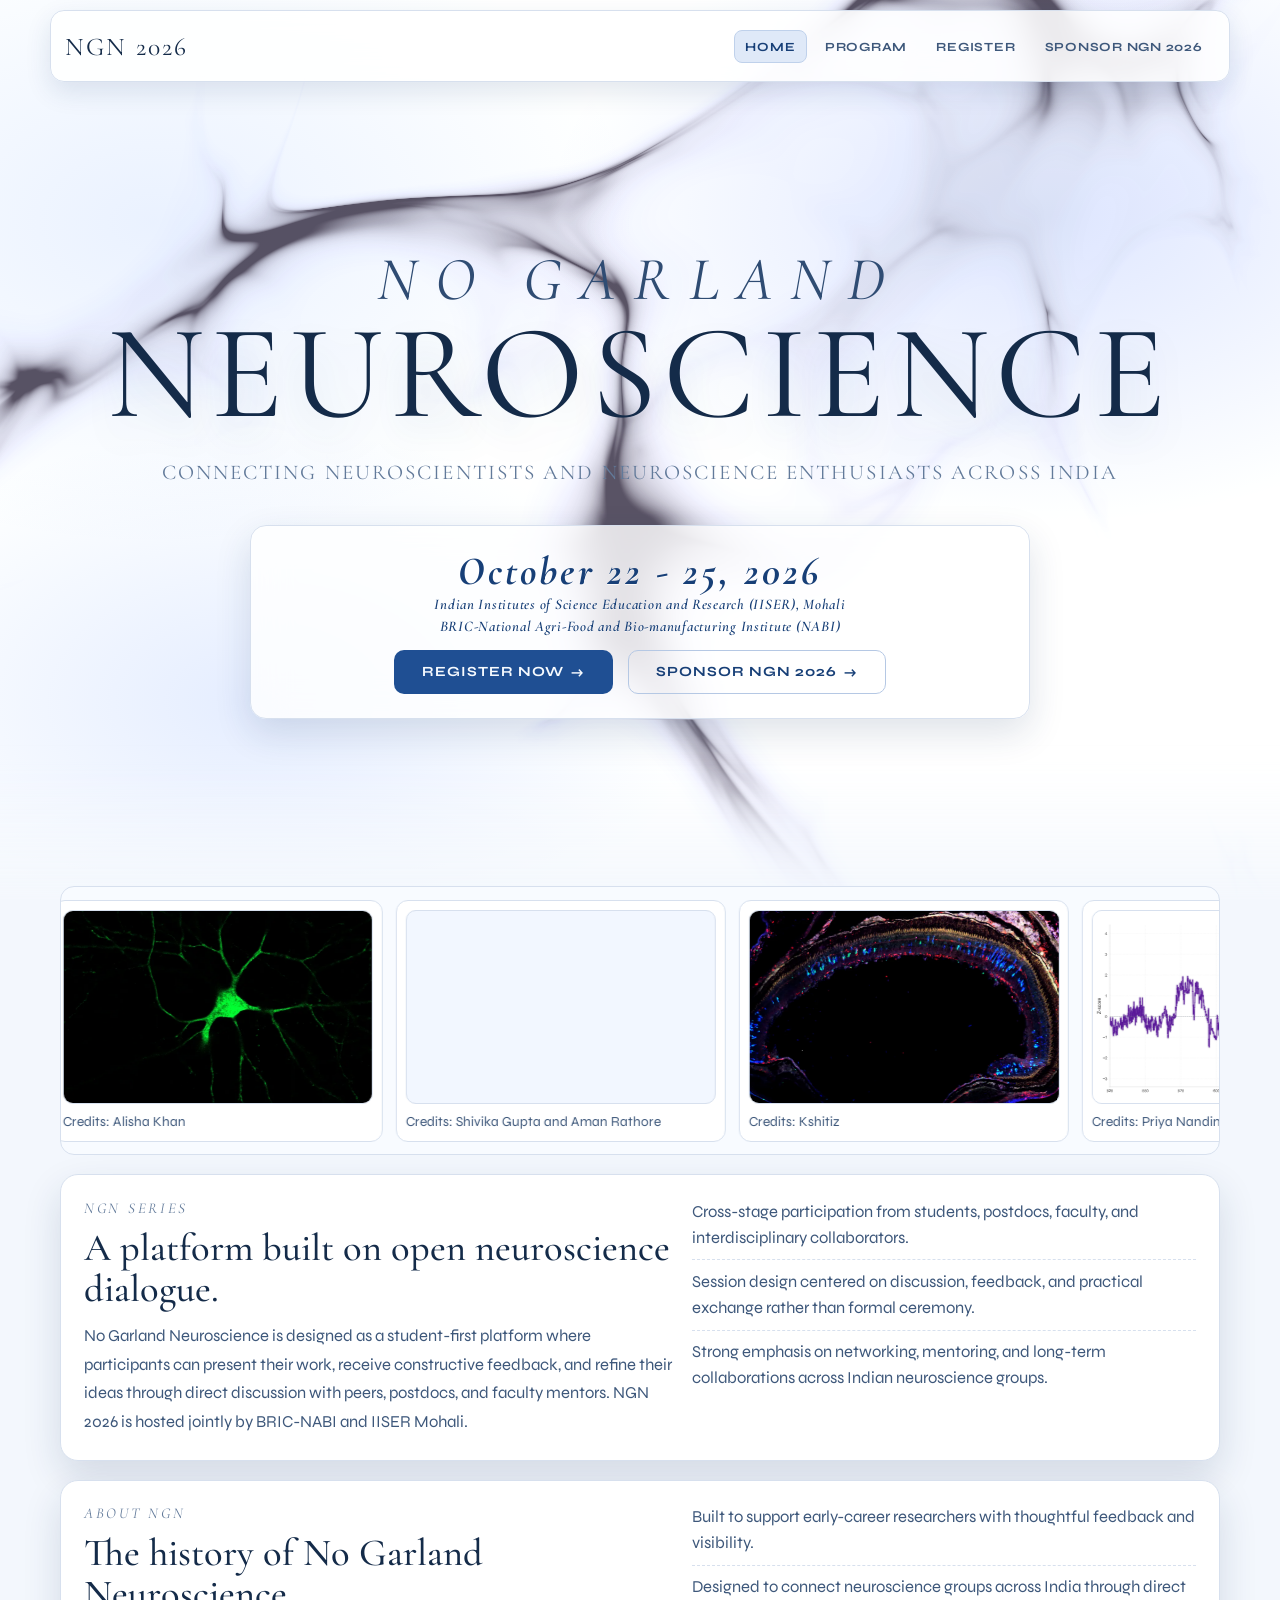
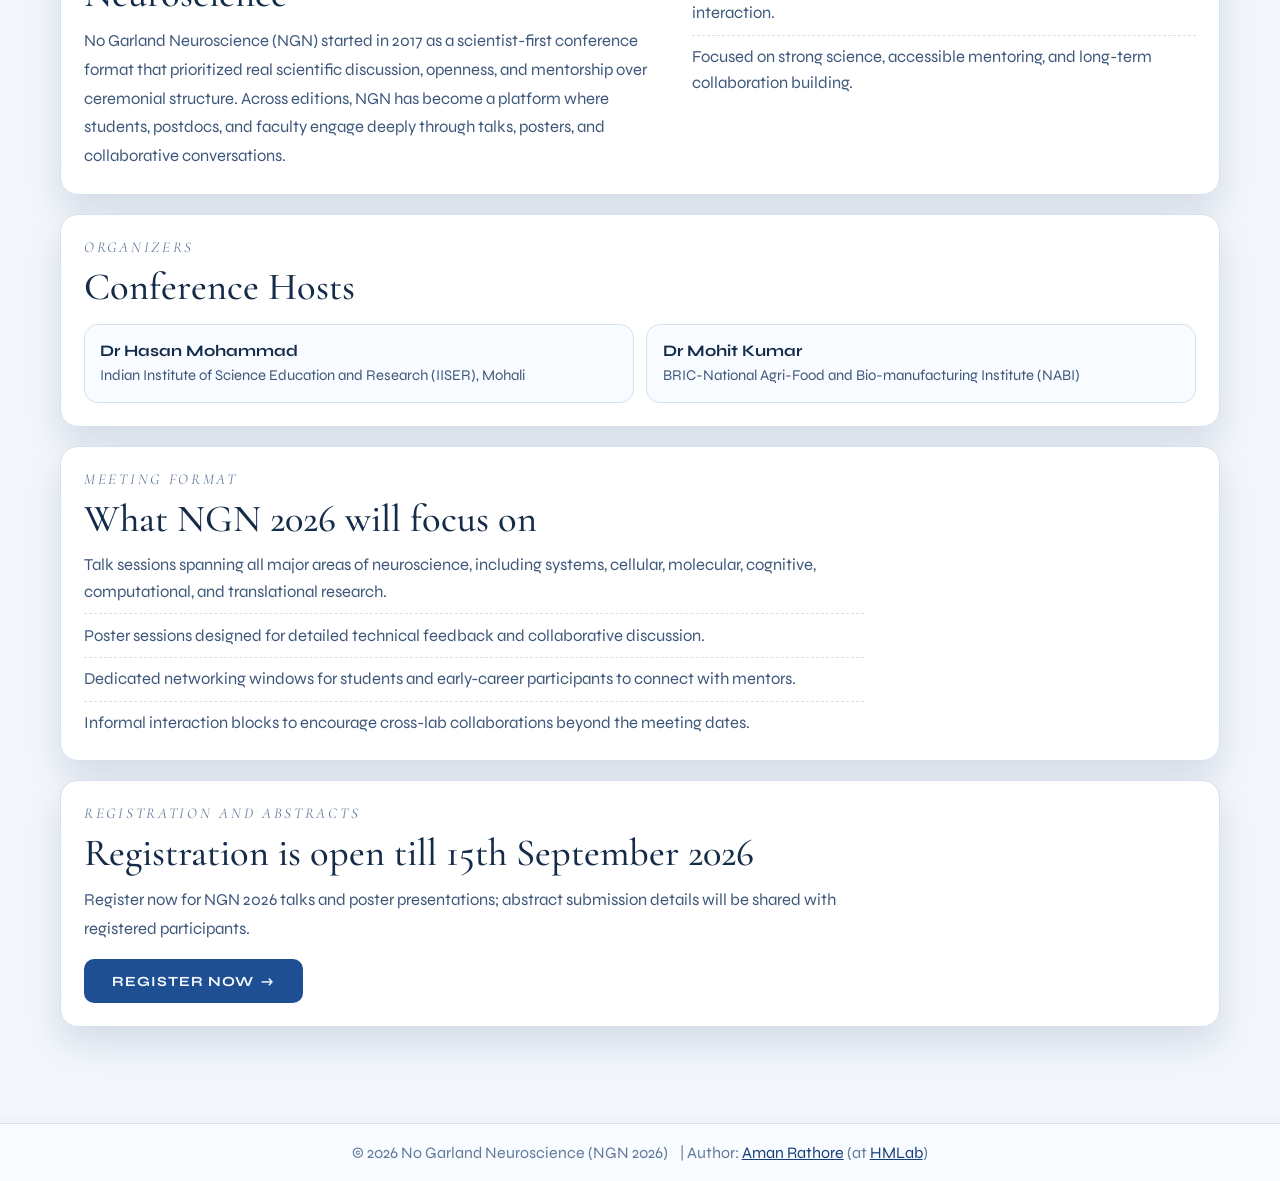
==== commit 16d91e08: "restore removed changes" ====
--- a/index.html
+++ b/index.html
@@ -1 +1 @@
-<!doctype html><html lang="en"><head><meta charset="UTF-8"><meta name="viewport" content="width=device-width,initial-scale=1"><base href="https://ngn2026.github.io/"><title>No Garland Neuroscience 2026</title><link href="https://fonts.googleapis.com/css2?family=Cormorant+Garamond:ital,wght@0,300;0,400;0,600;1,300&family=Syne:wght@400;700;800&display=swap" rel="stylesheet"><link rel="stylesheet" href="assets/css/styles.css"><script async src="https://www.googletagmanager.com/gtag/js?id=G-T12F16HHJD"></script><script>function gtag(){dataLayer.push(arguments)}window.dataLayer=window.dataLayer||[],gtag("js",new Date),gtag("config","G-T12F16HHJD")</script></head><body><header class="site-nav" id="site-nav"><div class="nav-inner"><a class="nav-brand" href="index.html" aria-label="No Garland Neuroscience 2026 Home">NGN 2026</a> <button class="nav-toggle" type="button" aria-expanded="false" aria-controls="nav-menu" aria-label="Toggle navigation menu"><span></span> <span></span> <span></span></button><nav class="nav-menu" id="nav-menu" aria-label="Primary"><a href="index.html" class="is-active">Home</a> <a href="program-ngn.html">Program</a> <a href="registration-ngn.html">Register</a> <a href="sponsor-ngn.html">Sponsor NGN 2026</a></nav></div></header><div class="hero hero-home"><canvas id="neuro" class="hero-neuro" aria-hidden="true"></canvas><div class="hero-content"><div class="title"><span class="line-top">No Garland</span> <span class="line-main">Neuroscience</span></div><div class="tagline">Connecting neuroscientists and neuroscience enthusiasts across India</div><div class="cta-box"><div class="cta-date"><span class="cta-date-main">October 22 - 25, 2026</span> <span class="cta-date-venues"><span>Indian Institutes of Science Education and Research (IISER), Mohali</span> <span>BRIC-National Agri-Food and Bio-manufacturing Institute (NABI)</span></span></div><div class="cta-buttons"><a href="registration-ngn.html" class="btn btn-primary">Register Now <span class="btn-arrow">→</span></a> <a href="sponsor-ngn.html" class="btn btn-secondary">Sponsor NGN 2026<span class="btn-arrow">→</span></a></div></div></div></div><main class="content content-home"><div class="hosts-slider-block"><div class="hosts-slider" role="region" aria-label="Sliding gallery of host lab images and research work"><div class="hosts-slider-track"><figure class="hosts-slide"><img src="assets/media/images/anisha.webp" alt="Placeholder image"><figcaption>Credits: Annesha Ghosh</figcaption></figure><figure class="hosts-slide"><img src="assets/media/images/ngn_Alisha.webp" alt="Placeholder image"><figcaption>Credits: Alisha Khan</figcaption></figure><figure class="hosts-slide"><video autoplay muted loop playsinline preload="metadata" aria-label="OFT video"><source src="assets/media/videos/OFT%20Cage2_m4-NC_annotated.webm" type="video/webm"><source src="assets/media/videos/OFT%20Cage2_m4-NC_annotated.mp4" type="video/mp4">Your browser does not support the video tag.</video><figcaption>Credits: Shivika Gupta and Aman Rathore</figcaption></figure><figure class="hosts-slide"><img src="assets/media/images/retina.webp" alt="Retina"><figcaption>Credits: Kshitiz</figcaption></figure><figure class="hosts-slide"><img src="assets/media/images/priya.svg" alt="Placeholder image"><figcaption>Credits: Priya Nandini Sarda</figcaption></figure><figure class="hosts-slide"><img src="assets/media/images/jyoti.webp" alt="Placeholder image"><figcaption>Credits: Jyoti Tyagi</figcaption></figure><figure class="hosts-slide"><img src="assets/media/images/shuchita.webp" alt="Placeholder image"><figcaption>Credits: Suchita Mishra</figcaption></figure><figure class="hosts-slide"><video autoplay muted loop playsinline preload="metadata" aria-label="OFT with behaviour tracking video"><source src="assets/media/videos/lab%20work%20mice%20behaviour%20tracking.webm" type="video/webm"><source src="assets/media/videos/lab%20work%20mice%20behaviour%20tracking.mp4" type="video/mp4">Your browser does not support the video tag.</video><figcaption>Credits: Aman Rathore</figcaption></figure><figure class="hosts-slide"><img src="assets/media/images/shruti_neuron.webp" alt="Placeholder image"><figcaption>Credits: Sruthi Sunil</figcaption></figure></div></div></div><section class="section-card split" id="about"><div><div class="section-label">NGN Series</div><h2 class="section-title">A platform built on open neuroscience dialogue.</h2><p class="section-text">No Garland Neuroscience is designed as a student-first platform where participants can present their work, receive constructive feedback, and refine their ideas through direct discussion with peers, postdocs, and faculty mentors. NGN 2026 is hosted jointly by BRIC-NABI and IISER Mohali.</p></div><div class="section-text"><ul class="list-points"><li>Cross-stage participation from students, postdocs, faculty, and interdisciplinary collaborators.</li><li>Session design centered on discussion, feedback, and practical exchange rather than formal ceremony.</li><li>Strong emphasis on networking, mentoring, and long-term collaborations across Indian neuroscience groups.</li></ul></div></section><section class="section-card split" id="ngn-history-home"><div><div class="section-label">About NGN</div><h2 class="section-title">The history of No Garland Neuroscience</h2><p class="section-text">No Garland Neuroscience (NGN) started in 2017 as a scientist-first conference format that prioritized real scientific discussion, openness, and mentorship over ceremonial structure. Across editions, NGN has become a platform where students, postdocs, and faculty engage deeply through talks, posters, and collaborative conversations.</p></div><div class="section-text"><ul class="list-points"><li>Built to support early-career researchers with thoughtful feedback and visibility.</li><li>Designed to connect neuroscience groups across India through direct interaction.</li><li>Focused on strong science, accessible mentoring, and long-term collaboration building.</li></ul></div></section><section class="section-card" id="organizers"><div class="section-label">Organizers</div><h2 class="section-title">Conference Hosts</h2><div class="organizers-grid"><a class="organizer-link" href="https://www.iisermohali.ac.in/faculty/dbs/hasan" target="_blank" rel="noopener noreferrer" aria-label="Open IISER Mohali website"><article class="organizer"><div class="organizer-name">Dr Hasan Mohammad</div><p class="organizer-affiliation">Indian Institute of Science Education and Research (IISER), Mohali</p></article></a><a class="organizer-link" href="https://nabi.res.in/profile/scientists?id=MzE5" target="_blank" rel="noopener noreferrer" aria-label="Open NABI website"><article class="organizer"><div class="organizer-name">Dr Mohit Kumar</div><p class="organizer-affiliation">BRIC-National Agri-Food and Bio-manufacturing Institute (NABI)</p></article></a></div></section><section class="section-card" id="format"><div class="section-label">Meeting Format</div><h2 class="section-title">What NGN 2026 will focus on</h2><ul class="list-points section-text"><li>Talk sessions spanning all major areas of neuroscience, including systems, cellular, molecular, cognitive, computational, and translational research.</li><li>Poster sessions designed for detailed technical feedback and collaborative discussion.</li><li>Dedicated networking windows for students and early-career participants to connect with mentors.</li><li>Informal interaction blocks to encourage cross-lab collaborations beyond the meeting dates.</li></ul></section><section class="section-card" id="registration"><div class="section-label">Registration and Abstracts</div><h2 class="section-title">Early bird registration is open till 31 July</h2><p class="section-text">Regular registration ends on 15 September. Register now for NGN 2026 talks and poster presentations; abstract submission details will be shared with registered participants.</p><div class="cta-buttons" style="margin-top:1rem;justify-content:flex-start"><a href="registration-ngn.html" class="btn btn-primary">Register Now <span class="btn-arrow">→</span></a></div></section></main><footer class="site-footer"><div class="footer-content"><div class="footer-main"><span>© 2026 No Garland Neuroscience (NGN 2026)</span> <span>| Author: <a href="https://amanr.me" target="_blank" rel="noopener noreferrer">Aman Rahore</a> (at <a href="https://sites.google.com/view/hmlabdbs" target="_blank" rel="noopener noreferrer">HMLab</a>)</span></div></div></footer><script src="assets/js/navbar.js" defer="defer"></script><script src="assets/js/hosts-slider.js" defer="defer"></script><script src="assets/js/neuro-bg.js" defer="defer"></script></body></html>+<!doctype html><html lang="en"><head><meta charset="UTF-8"><meta name="viewport" content="width=device-width,initial-scale=1"><base href="https://ngn2026.github.io/"><title>No Garland Neuroscience 2026</title><link href="https://fonts.googleapis.com/css2?family=Cormorant+Garamond:ital,wght@0,300;0,400;0,600;1,300&family=Syne:wght@400;700;800&display=swap" rel="stylesheet"><link rel="stylesheet" href="assets/css/styles.css"><script async src="https://www.googletagmanager.com/gtag/js?id=G-T12F16HHJD"></script><script>function gtag(){dataLayer.push(arguments)}window.dataLayer=window.dataLayer||[],gtag("js",new Date),gtag("config","G-T12F16HHJD")</script></head><body><header class="site-nav" id="site-nav"><div class="nav-inner"><a class="nav-brand" href="index.html" aria-label="No Garland Neuroscience 2026 Home">NGN 2026</a> <button class="nav-toggle" type="button" aria-expanded="false" aria-controls="nav-menu" aria-label="Toggle navigation menu"><span></span> <span></span> <span></span></button><nav class="nav-menu" id="nav-menu" aria-label="Primary"><a href="index.html" class="is-active">Home</a> <a href="program-ngn.html">Program</a> <a href="registration-ngn.html">Register</a> <a href="sponsor-ngn.html">Sponsor NGN 2026</a></nav></div></header><div class="hero hero-home"><canvas id="neuro" class="hero-neuro" aria-hidden="true"></canvas><div class="hero-content"><div class="title"><span class="line-top">No Garland</span> <span class="line-main">Neuroscience</span></div><div class="tagline">Connecting neuroscientists and neuroscience enthusiasts across India</div><div class="cta-box"><div class="cta-date"><span class="cta-date-main">October 22 - 25, 2026</span> <span class="cta-date-venues"><span>Indian Institutes of Science Education and Research (IISER), Mohali</span> <span>BRIC-National Agri-Food and Bio-manufacturing Institute (NABI)</span></span></div><div class="cta-buttons"><a href="registration-ngn.html" class="btn btn-primary">Register Now <span class="btn-arrow">→</span></a> <a href="sponsor-ngn.html" class="btn btn-secondary">Sponsor NGN 2026<span class="btn-arrow">→</span></a></div></div></div></div><main class="content content-home"><div class="hosts-slider-block"><div class="hosts-slider" role="region" aria-label="Sliding gallery of host lab images and research work"><div class="hosts-slider-track"><figure class="hosts-slide"><img src="assets/media/images/anisha.webp" alt="Placeholder image"><figcaption>Credits: Annesha Ghosh</figcaption></figure><figure class="hosts-slide"><img src="assets/media/images/ngn_Alisha.webp" alt="Placeholder image"><figcaption>Credits: Alisha Khan</figcaption></figure><figure class="hosts-slide"><video autoplay muted loop playsinline preload="metadata" aria-label="OFT video"><source src="assets/media/videos/OFT%20Cage2_m4-NC_annotated.webm" type="video/webm"><source src="assets/media/videos/OFT%20Cage2_m4-NC_annotated.mp4" type="video/mp4">Your browser does not support the video tag.</video><figcaption>Credits: Shivika Gupta and Aman Rathore</figcaption></figure><figure class="hosts-slide"><img src="assets/media/images/retina.webp" alt="Retina"><figcaption>Credits: Kshitiz</figcaption></figure><figure class="hosts-slide"><img src="assets/media/images/priya.svg" alt="Placeholder image"><figcaption>Credits: Priya Nandini Sarda</figcaption></figure><figure class="hosts-slide"><img src="assets/media/images/jyoti.webp" alt="Placeholder image"><figcaption>Credits: Jyoti Tyagi</figcaption></figure><figure class="hosts-slide"><img src="assets/media/images/shuchita.webp" alt="Placeholder image"><figcaption>Credits: Suchita Mishra</figcaption></figure><figure class="hosts-slide"><video autoplay muted loop playsinline preload="metadata" aria-label="OFT with behaviour tracking video"><source src="assets/media/videos/lab%20work%20mice%20behaviour%20tracking.webm" type="video/webm"><source src="assets/media/videos/lab%20work%20mice%20behaviour%20tracking.mp4" type="video/mp4">Your browser does not support the video tag.</video><figcaption>Credits: Aman Rathore</figcaption></figure><figure class="hosts-slide"><img src="assets/media/images/shruti_neuron.webp" alt="Placeholder image"><figcaption>Credits: Sruthi Sunil</figcaption></figure></div></div></div><section class="section-card split" id="about"><div><div class="section-label">NGN Series</div><h2 class="section-title">A platform built on open neuroscience dialogue.</h2><p class="section-text">No Garland Neuroscience is designed as a student-first platform where participants can present their work, receive constructive feedback, and refine their ideas through direct discussion with peers, postdocs, and faculty mentors. NGN 2026 is hosted jointly by BRIC-NABI and IISER Mohali.</p></div><div class="section-text"><ul class="list-points"><li>Cross-stage participation from students, postdocs, faculty, and interdisciplinary collaborators.</li><li>Session design centered on discussion, feedback, and practical exchange rather than formal ceremony.</li><li>Strong emphasis on networking, mentoring, and long-term collaborations across Indian neuroscience groups.</li></ul></div></section><section class="section-card split" id="ngn-history-home"><div><div class="section-label">About NGN</div><h2 class="section-title">The history of No Garland Neuroscience</h2><p class="section-text">No Garland Neuroscience (NGN) started in 2017 as a scientist-first conference format that prioritized real scientific discussion, openness, and mentorship over ceremonial structure. Across editions, NGN has become a platform where students, postdocs, and faculty engage deeply through talks, posters, and collaborative conversations.</p></div><div class="section-text"><ul class="list-points"><li>Built to support early-career researchers with thoughtful feedback and visibility.</li><li>Designed to connect neuroscience groups across India through direct interaction.</li><li>Focused on strong science, accessible mentoring, and long-term collaboration building.</li></ul></div></section><section class="section-card" id="organizers"><div class="section-label">Organizers</div><h2 class="section-title">Conference Hosts</h2><div class="organizers-grid"><a class="organizer-link" href="https://www.iisermohali.ac.in/faculty/dbs/hasan" target="_blank" rel="noopener noreferrer" aria-label="Open IISER Mohali website"><article class="organizer"><div class="organizer-name">Dr Hasan Mohammad</div><p class="organizer-affiliation">Indian Institute of Science Education and Research (IISER), Mohali</p></article></a><a class="organizer-link" href="https://nabi.res.in/profile/scientists?id=MzE5" target="_blank" rel="noopener noreferrer" aria-label="Open NABI website"><article class="organizer"><div class="organizer-name">Dr Mohit Kumar</div><p class="organizer-affiliation">BRIC-National Agri-Food and Bio-manufacturing Institute (NABI)</p></article></a></div></section><section class="section-card" id="format"><div class="section-label">Meeting Format</div><h2 class="section-title">What NGN 2026 will focus on</h2><ul class="list-points section-text"><li>Talk sessions spanning all major areas of neuroscience, including systems, cellular, molecular, cognitive, computational, and translational research.</li><li>Poster sessions designed for detailed technical feedback and collaborative discussion.</li><li>Dedicated networking windows for students and early-career participants to connect with mentors.</li><li>Informal interaction blocks to encourage cross-lab collaborations beyond the meeting dates.</li></ul></section><section class="section-card" id="registration"><div class="section-label">Registration and Abstracts</div><h2 class="section-title">Registration is open till 15th September 2026</h2><p class="section-text">Register now for NGN 2026 talks and poster presentations; abstract submission details will be shared with registered participants.</p><div class="cta-buttons" style="margin-top:1rem;justify-content:flex-start"><a href="registration-ngn.html" class="btn btn-primary">Register Now <span class="btn-arrow">→</span></a></div></section></main><footer class="site-footer"><div class="footer-content"><div class="footer-main"><span>© 2026 No Garland Neuroscience (NGN 2026)</span> <span>| Author: <a href="https://amanr.me" target="_blank" rel="noopener noreferrer">Aman Rathore</a> (at <a href="https://sites.google.com/view/hmlabdbs" target="_blank" rel="noopener noreferrer">HMLab</a>)</span></div></div></footer><script src="assets/js/navbar.js" defer="defer"></script><script src="assets/js/hosts-slider.js" defer="defer"></script><script src="assets/js/neuro-bg.js" defer="defer"></script></body></html>
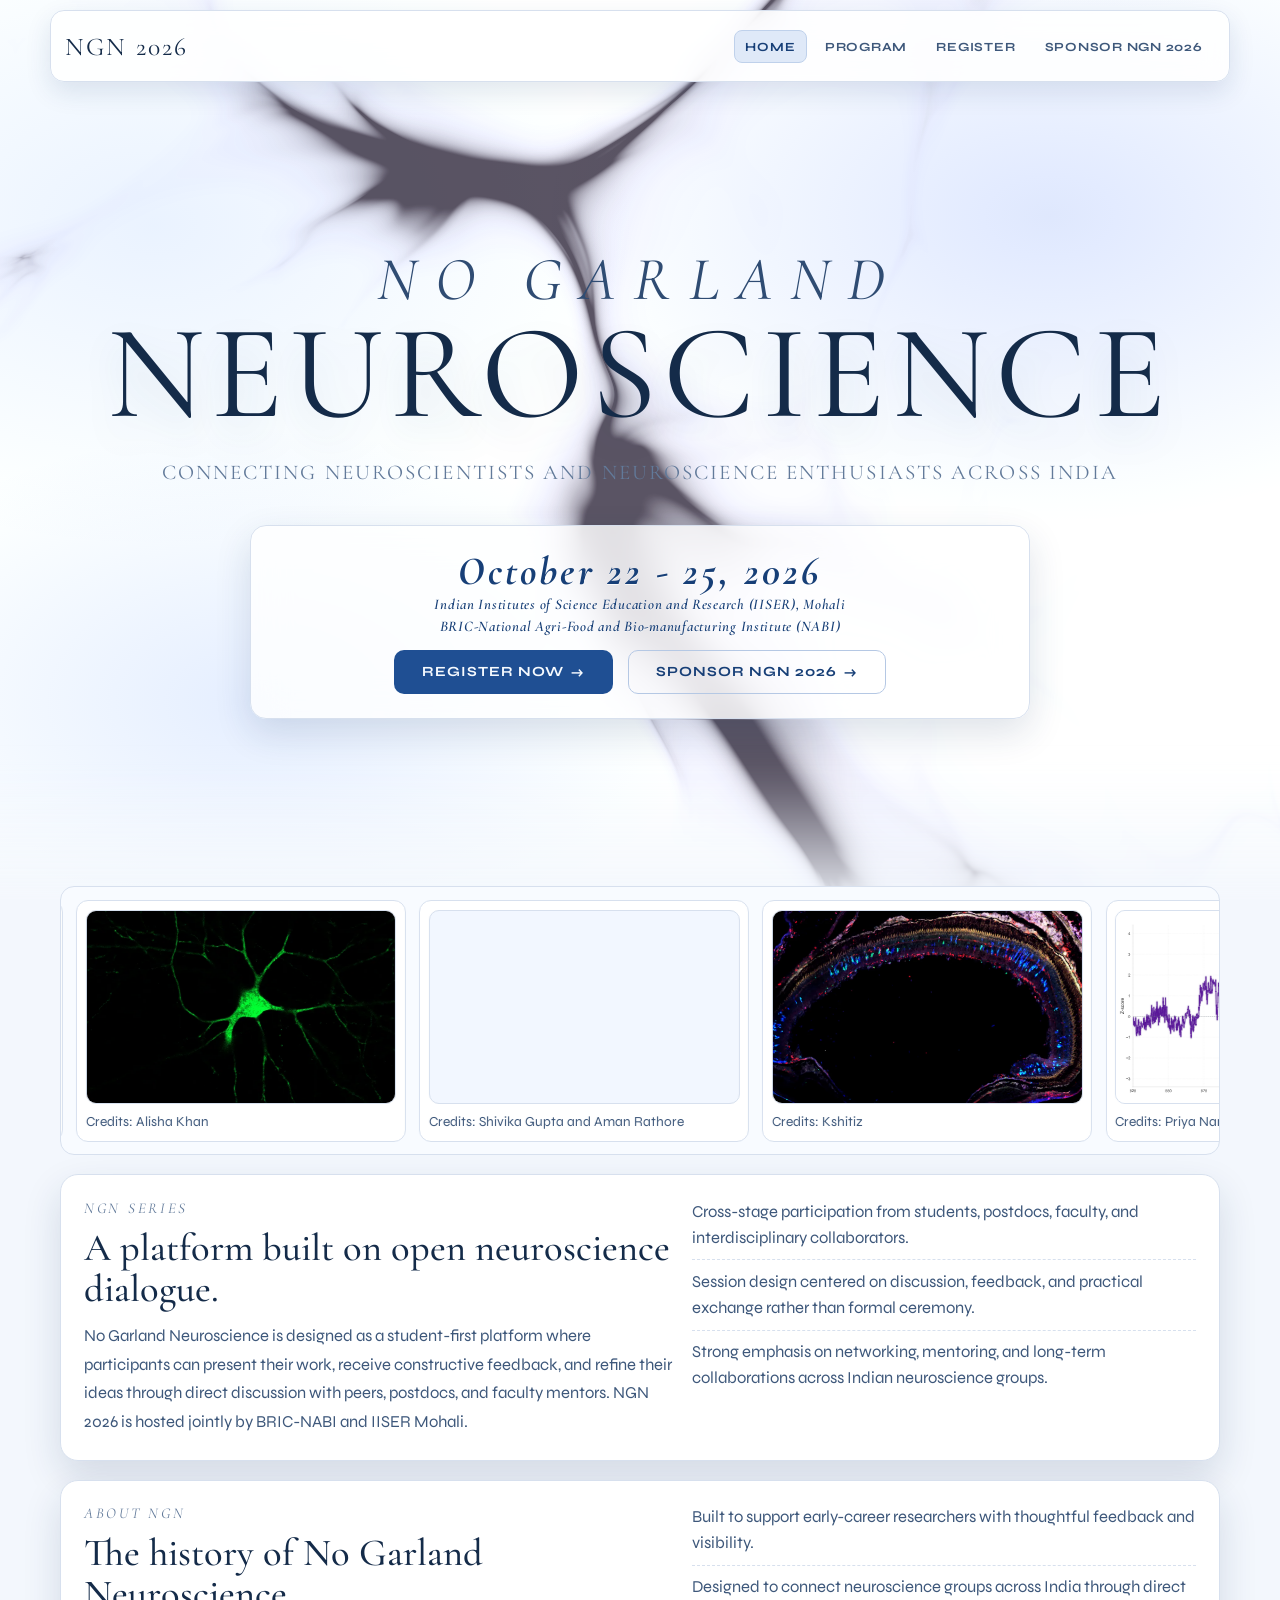
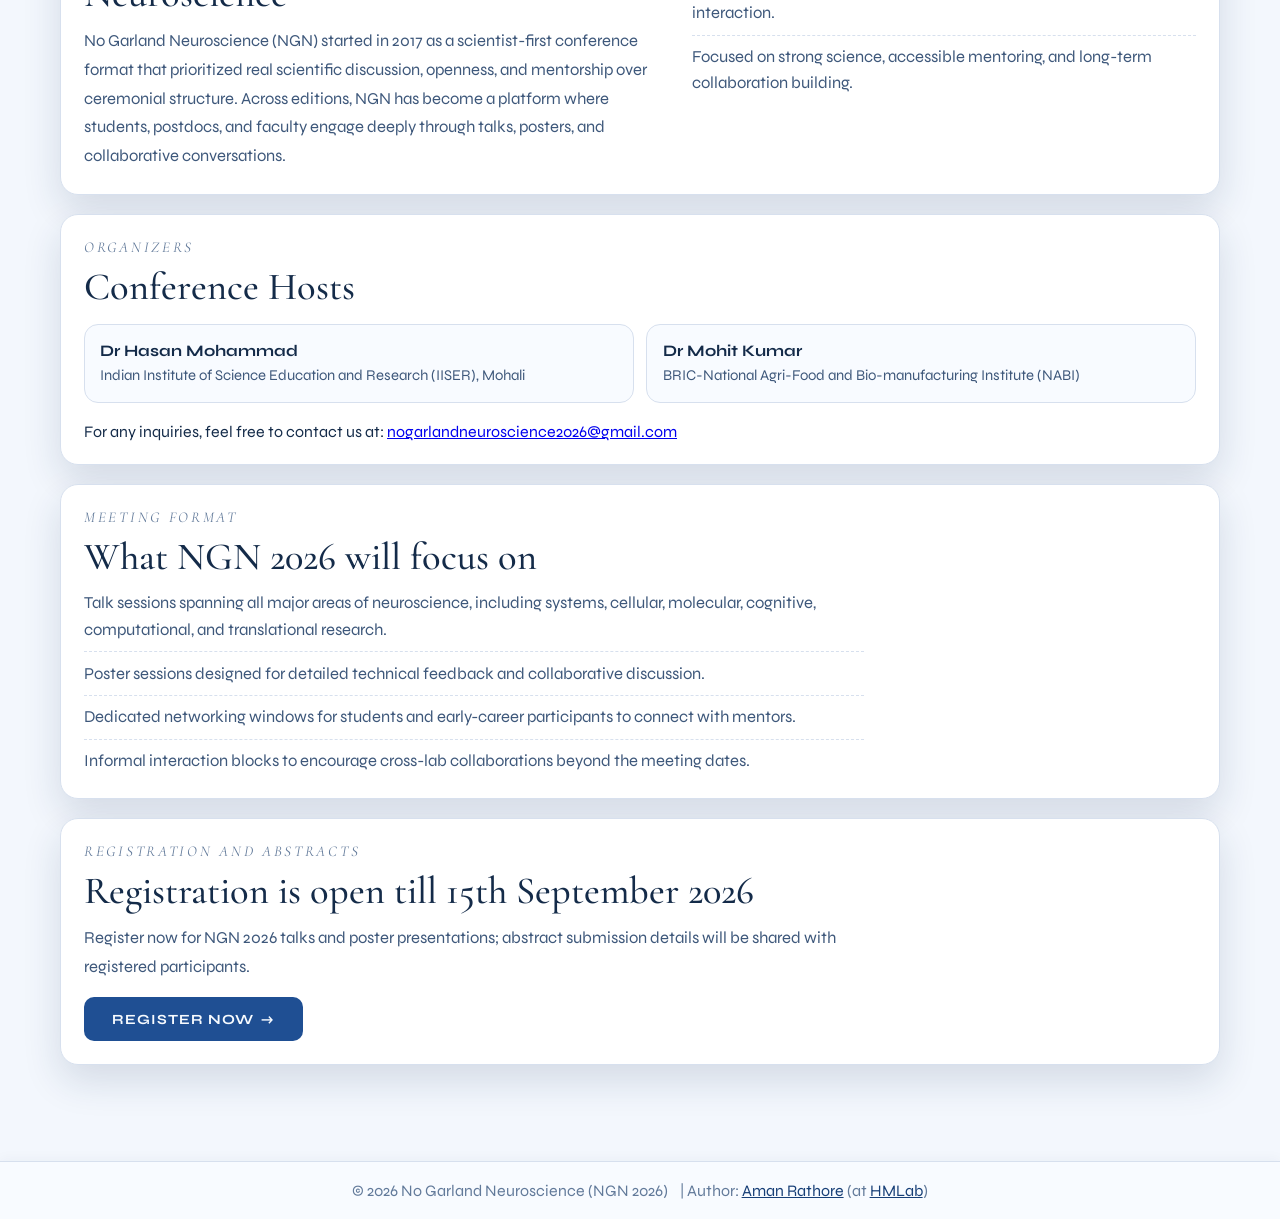
==== commit 4d06b896: "add ngn mail on the home page" ====
--- a/index.html
+++ b/index.html
@@ -1 +1 @@
-<!doctype html><html lang="en"><head><meta charset="UTF-8"><meta name="viewport" content="width=device-width,initial-scale=1"><base href="https://ngn2026.github.io/"><title>No Garland Neuroscience 2026</title><link href="https://fonts.googleapis.com/css2?family=Cormorant+Garamond:ital,wght@0,300;0,400;0,600;1,300&family=Syne:wght@400;700;800&display=swap" rel="stylesheet"><link rel="stylesheet" href="assets/css/styles.css"><script async src="https://www.googletagmanager.com/gtag/js?id=G-T12F16HHJD"></script><script>function gtag(){dataLayer.push(arguments)}window.dataLayer=window.dataLayer||[],gtag("js",new Date),gtag("config","G-T12F16HHJD")</script></head><body><header class="site-nav" id="site-nav"><div class="nav-inner"><a class="nav-brand" href="index.html" aria-label="No Garland Neuroscience 2026 Home">NGN 2026</a> <button class="nav-toggle" type="button" aria-expanded="false" aria-controls="nav-menu" aria-label="Toggle navigation menu"><span></span> <span></span> <span></span></button><nav class="nav-menu" id="nav-menu" aria-label="Primary"><a href="index.html" class="is-active">Home</a> <a href="program-ngn.html">Program</a> <a href="registration-ngn.html">Register</a> <a href="sponsor-ngn.html">Sponsor NGN 2026</a></nav></div></header><div class="hero hero-home"><canvas id="neuro" class="hero-neuro" aria-hidden="true"></canvas><div class="hero-content"><div class="title"><span class="line-top">No Garland</span> <span class="line-main">Neuroscience</span></div><div class="tagline">Connecting neuroscientists and neuroscience enthusiasts across India</div><div class="cta-box"><div class="cta-date"><span class="cta-date-main">October 22 - 25, 2026</span> <span class="cta-date-venues"><span>Indian Institutes of Science Education and Research (IISER), Mohali</span> <span>BRIC-National Agri-Food and Bio-manufacturing Institute (NABI)</span></span></div><div class="cta-buttons"><a href="registration-ngn.html" class="btn btn-primary">Register Now <span class="btn-arrow">→</span></a> <a href="sponsor-ngn.html" class="btn btn-secondary">Sponsor NGN 2026<span class="btn-arrow">→</span></a></div></div></div></div><main class="content content-home"><div class="hosts-slider-block"><div class="hosts-slider" role="region" aria-label="Sliding gallery of host lab images and research work"><div class="hosts-slider-track"><figure class="hosts-slide"><img src="assets/media/images/anisha.webp" alt="Placeholder image"><figcaption>Credits: Annesha Ghosh</figcaption></figure><figure class="hosts-slide"><img src="assets/media/images/ngn_Alisha.webp" alt="Placeholder image"><figcaption>Credits: Alisha Khan</figcaption></figure><figure class="hosts-slide"><video autoplay muted loop playsinline preload="metadata" aria-label="OFT video"><source src="assets/media/videos/OFT%20Cage2_m4-NC_annotated.webm" type="video/webm"><source src="assets/media/videos/OFT%20Cage2_m4-NC_annotated.mp4" type="video/mp4">Your browser does not support the video tag.</video><figcaption>Credits: Shivika Gupta and Aman Rathore</figcaption></figure><figure class="hosts-slide"><img src="assets/media/images/retina.webp" alt="Retina"><figcaption>Credits: Kshitiz</figcaption></figure><figure class="hosts-slide"><img src="assets/media/images/priya.svg" alt="Placeholder image"><figcaption>Credits: Priya Nandini Sarda</figcaption></figure><figure class="hosts-slide"><img src="assets/media/images/jyoti.webp" alt="Placeholder image"><figcaption>Credits: Jyoti Tyagi</figcaption></figure><figure class="hosts-slide"><img src="assets/media/images/shuchita.webp" alt="Placeholder image"><figcaption>Credits: Suchita Mishra</figcaption></figure><figure class="hosts-slide"><video autoplay muted loop playsinline preload="metadata" aria-label="OFT with behaviour tracking video"><source src="assets/media/videos/lab%20work%20mice%20behaviour%20tracking.webm" type="video/webm"><source src="assets/media/videos/lab%20work%20mice%20behaviour%20tracking.mp4" type="video/mp4">Your browser does not support the video tag.</video><figcaption>Credits: Aman Rathore</figcaption></figure><figure class="hosts-slide"><img src="assets/media/images/shruti_neuron.webp" alt="Placeholder image"><figcaption>Credits: Sruthi Sunil</figcaption></figure></div></div></div><section class="section-card split" id="about"><div><div class="section-label">NGN Series</div><h2 class="section-title">A platform built on open neuroscience dialogue.</h2><p class="section-text">No Garland Neuroscience is designed as a student-first platform where participants can present their work, receive constructive feedback, and refine their ideas through direct discussion with peers, postdocs, and faculty mentors. NGN 2026 is hosted jointly by BRIC-NABI and IISER Mohali.</p></div><div class="section-text"><ul class="list-points"><li>Cross-stage participation from students, postdocs, faculty, and interdisciplinary collaborators.</li><li>Session design centered on discussion, feedback, and practical exchange rather than formal ceremony.</li><li>Strong emphasis on networking, mentoring, and long-term collaborations across Indian neuroscience groups.</li></ul></div></section><section class="section-card split" id="ngn-history-home"><div><div class="section-label">About NGN</div><h2 class="section-title">The history of No Garland Neuroscience</h2><p class="section-text">No Garland Neuroscience (NGN) started in 2017 as a scientist-first conference format that prioritized real scientific discussion, openness, and mentorship over ceremonial structure. Across editions, NGN has become a platform where students, postdocs, and faculty engage deeply through talks, posters, and collaborative conversations.</p></div><div class="section-text"><ul class="list-points"><li>Built to support early-career researchers with thoughtful feedback and visibility.</li><li>Designed to connect neuroscience groups across India through direct interaction.</li><li>Focused on strong science, accessible mentoring, and long-term collaboration building.</li></ul></div></section><section class="section-card" id="organizers"><div class="section-label">Organizers</div><h2 class="section-title">Conference Hosts</h2><div class="organizers-grid"><a class="organizer-link" href="https://www.iisermohali.ac.in/faculty/dbs/hasan" target="_blank" rel="noopener noreferrer" aria-label="Open IISER Mohali website"><article class="organizer"><div class="organizer-name">Dr Hasan Mohammad</div><p class="organizer-affiliation">Indian Institute of Science Education and Research (IISER), Mohali</p></article></a><a class="organizer-link" href="https://nabi.res.in/profile/scientists?id=MzE5" target="_blank" rel="noopener noreferrer" aria-label="Open NABI website"><article class="organizer"><div class="organizer-name">Dr Mohit Kumar</div><p class="organizer-affiliation">BRIC-National Agri-Food and Bio-manufacturing Institute (NABI)</p></article></a></div></section><section class="section-card" id="format"><div class="section-label">Meeting Format</div><h2 class="section-title">What NGN 2026 will focus on</h2><ul class="list-points section-text"><li>Talk sessions spanning all major areas of neuroscience, including systems, cellular, molecular, cognitive, computational, and translational research.</li><li>Poster sessions designed for detailed technical feedback and collaborative discussion.</li><li>Dedicated networking windows for students and early-career participants to connect with mentors.</li><li>Informal interaction blocks to encourage cross-lab collaborations beyond the meeting dates.</li></ul></section><section class="section-card" id="registration"><div class="section-label">Registration and Abstracts</div><h2 class="section-title">Registration is open till 15th September 2026</h2><p class="section-text">Register now for NGN 2026 talks and poster presentations; abstract submission details will be shared with registered participants.</p><div class="cta-buttons" style="margin-top:1rem;justify-content:flex-start"><a href="registration-ngn.html" class="btn btn-primary">Register Now <span class="btn-arrow">→</span></a></div></section></main><footer class="site-footer"><div class="footer-content"><div class="footer-main"><span>© 2026 No Garland Neuroscience (NGN 2026)</span> <span>| Author: <a href="https://amanr.me" target="_blank" rel="noopener noreferrer">Aman Rathore</a> (at <a href="https://sites.google.com/view/hmlabdbs" target="_blank" rel="noopener noreferrer">HMLab</a>)</span></div></div></footer><script src="assets/js/navbar.js" defer="defer"></script><script src="assets/js/hosts-slider.js" defer="defer"></script><script src="assets/js/neuro-bg.js" defer="defer"></script></body></html>+<!doctype html><html lang="en"><head><meta charset="UTF-8"><meta name="viewport" content="width=device-width,initial-scale=1"><base href="https://ngn2026.github.io/"><title>No Garland Neuroscience 2026</title><link href="https://fonts.googleapis.com/css2?family=Cormorant+Garamond:ital,wght@0,300;0,400;0,600;1,300&family=Syne:wght@400;700;800&display=swap" rel="stylesheet"><link rel="stylesheet" href="assets/css/styles.css"><script async src="https://www.googletagmanager.com/gtag/js?id=G-T12F16HHJD"></script><script>function gtag(){dataLayer.push(arguments)}window.dataLayer=window.dataLayer||[],gtag("js",new Date),gtag("config","G-T12F16HHJD")</script></head><body><header class="site-nav" id="site-nav"><div class="nav-inner"><a class="nav-brand" href="index.html" aria-label="No Garland Neuroscience 2026 Home">NGN 2026</a> <button class="nav-toggle" type="button" aria-expanded="false" aria-controls="nav-menu" aria-label="Toggle navigation menu"><span></span> <span></span> <span></span></button><nav class="nav-menu" id="nav-menu" aria-label="Primary"><a href="index.html" class="is-active">Home</a> <a href="program-ngn.html">Program</a> <a href="registration-ngn.html">Register</a> <a href="sponsor-ngn.html">Sponsor NGN 2026</a></nav></div></header><div class="hero hero-home"><canvas id="neuro" class="hero-neuro" aria-hidden="true"></canvas><div class="hero-content"><div class="title"><span class="line-top">No Garland</span> <span class="line-main">Neuroscience</span></div><div class="tagline">Connecting neuroscientists and neuroscience enthusiasts across India</div><div class="cta-box"><div class="cta-date"><span class="cta-date-main">October 22 - 25, 2026</span> <span class="cta-date-venues"><span>Indian Institutes of Science Education and Research (IISER), Mohali</span> <span>BRIC-National Agri-Food and Bio-manufacturing Institute (NABI)</span></span></div><div class="cta-buttons"><a href="registration-ngn.html" class="btn btn-primary">Register Now <span class="btn-arrow">→</span></a> <a href="sponsor-ngn.html" class="btn btn-secondary">Sponsor NGN 2026<span class="btn-arrow">→</span></a></div></div></div></div><main class="content content-home"><div class="hosts-slider-block"><div class="hosts-slider" role="region" aria-label="Sliding gallery of host lab images and research work"><div class="hosts-slider-track"><figure class="hosts-slide"><img src="assets/media/images/anisha.webp" alt="Placeholder image"><figcaption>Credits: Annesha Ghosh</figcaption></figure><figure class="hosts-slide"><img src="assets/media/images/ngn_Alisha.webp" alt="Placeholder image"><figcaption>Credits: Alisha Khan</figcaption></figure><figure class="hosts-slide"><video autoplay muted loop playsinline preload="metadata" aria-label="OFT video"><source src="assets/media/videos/OFT%20Cage2_m4-NC_annotated.webm" type="video/webm"><source src="assets/media/videos/OFT%20Cage2_m4-NC_annotated.mp4" type="video/mp4">Your browser does not support the video tag.</video><figcaption>Credits: Shivika Gupta and Aman Rathore</figcaption></figure><figure class="hosts-slide"><img src="assets/media/images/retina.webp" alt="Retina"><figcaption>Credits: Kshitiz</figcaption></figure><figure class="hosts-slide"><img src="assets/media/images/priya.svg" alt="Placeholder image"><figcaption>Credits: Priya Nandini Sarda</figcaption></figure><figure class="hosts-slide"><img src="assets/media/images/jyoti.webp" alt="Placeholder image"><figcaption>Credits: Jyoti Tyagi</figcaption></figure><figure class="hosts-slide"><img src="assets/media/images/shuchita.webp" alt="Placeholder image"><figcaption>Credits: Suchita Mishra</figcaption></figure><figure class="hosts-slide"><video autoplay muted loop playsinline preload="metadata" aria-label="OFT with behaviour tracking video"><source src="assets/media/videos/lab%20work%20mice%20behaviour%20tracking.webm" type="video/webm"><source src="assets/media/videos/lab%20work%20mice%20behaviour%20tracking.mp4" type="video/mp4">Your browser does not support the video tag.</video><figcaption>Credits: Aman Rathore</figcaption></figure><figure class="hosts-slide"><img src="assets/media/images/shruti_neuron.webp" alt="Placeholder image"><figcaption>Credits: Sruthi Sunil</figcaption></figure></div></div></div><section class="section-card split" id="about"><div><div class="section-label">NGN Series</div><h2 class="section-title">A platform built on open neuroscience dialogue.</h2><p class="section-text">No Garland Neuroscience is designed as a student-first platform where participants can present their work, receive constructive feedback, and refine their ideas through direct discussion with peers, postdocs, and faculty mentors. NGN 2026 is hosted jointly by BRIC-NABI and IISER Mohali.</p></div><div class="section-text"><ul class="list-points"><li>Cross-stage participation from students, postdocs, faculty, and interdisciplinary collaborators.</li><li>Session design centered on discussion, feedback, and practical exchange rather than formal ceremony.</li><li>Strong emphasis on networking, mentoring, and long-term collaborations across Indian neuroscience groups.</li></ul></div></section><section class="section-card split" id="ngn-history-home"><div><div class="section-label">About NGN</div><h2 class="section-title">The history of No Garland Neuroscience</h2><p class="section-text">No Garland Neuroscience (NGN) started in 2017 as a scientist-first conference format that prioritized real scientific discussion, openness, and mentorship over ceremonial structure. Across editions, NGN has become a platform where students, postdocs, and faculty engage deeply through talks, posters, and collaborative conversations.</p></div><div class="section-text"><ul class="list-points"><li>Built to support early-career researchers with thoughtful feedback and visibility.</li><li>Designed to connect neuroscience groups across India through direct interaction.</li><li>Focused on strong science, accessible mentoring, and long-term collaboration building.</li></ul></div></section><section class="section-card" id="organizers"><div class="section-label">Organizers</div><h2 class="section-title">Conference Hosts</h2><div class="organizers-grid"><a class="organizer-link" href="https://www.iisermohali.ac.in/faculty/dbs/hasan" target="_blank" rel="noopener noreferrer" aria-label="Open IISER Mohali website"><article class="organizer"><div class="organizer-name">Dr Hasan Mohammad</div><p class="organizer-affiliation">Indian Institute of Science Education and Research (IISER), Mohali</p></article></a><a class="organizer-link" href="https://nabi.res.in/profile/scientists?id=MzE5" target="_blank" rel="noopener noreferrer" aria-label="Open NABI website"><article class="organizer"><div class="organizer-name">Dr Mohit Kumar</div><p class="organizer-affiliation">BRIC-National Agri-Food and Bio-manufacturing Institute (NABI)</p></article></a></div><br><div class="organizers-contact">For any inquiries, feel free to contact us at: <a href="mailto:nogarlandneuroscience2026@gmail.com">nogarlandneuroscience2026@gmail.com</a></div></section><section class="section-card" id="format"><div class="section-label">Meeting Format</div><h2 class="section-title">What NGN 2026 will focus on</h2><ul class="list-points section-text"><li>Talk sessions spanning all major areas of neuroscience, including systems, cellular, molecular, cognitive, computational, and translational research.</li><li>Poster sessions designed for detailed technical feedback and collaborative discussion.</li><li>Dedicated networking windows for students and early-career participants to connect with mentors.</li><li>Informal interaction blocks to encourage cross-lab collaborations beyond the meeting dates.</li></ul></section><section class="section-card" id="registration"><div class="section-label">Registration and Abstracts</div><h2 class="section-title">Registration is open till 15th September 2026</h2><p class="section-text">Register now for NGN 2026 talks and poster presentations; abstract submission details will be shared with registered participants.</p><div class="cta-buttons" style="margin-top:1rem;justify-content:flex-start"><a href="registration-ngn.html" class="btn btn-primary">Register Now <span class="btn-arrow">→</span></a></div></section></main><footer class="site-footer"><div class="footer-content"><div class="footer-main"><span>© 2026 No Garland Neuroscience (NGN 2026)</span> <span>| Author: <a href="https://amanr.me" target="_blank" rel="noopener noreferrer">Aman Rathore</a> (at <a href="https://sites.google.com/view/hmlabdbs" target="_blank" rel="noopener noreferrer">HMLab</a>)</span></div></div></footer><script src="assets/js/navbar.js" defer="defer"></script><script src="assets/js/hosts-slider.js" defer="defer"></script><script src="assets/js/neuro-bg.js" defer="defer"></script></body></html>
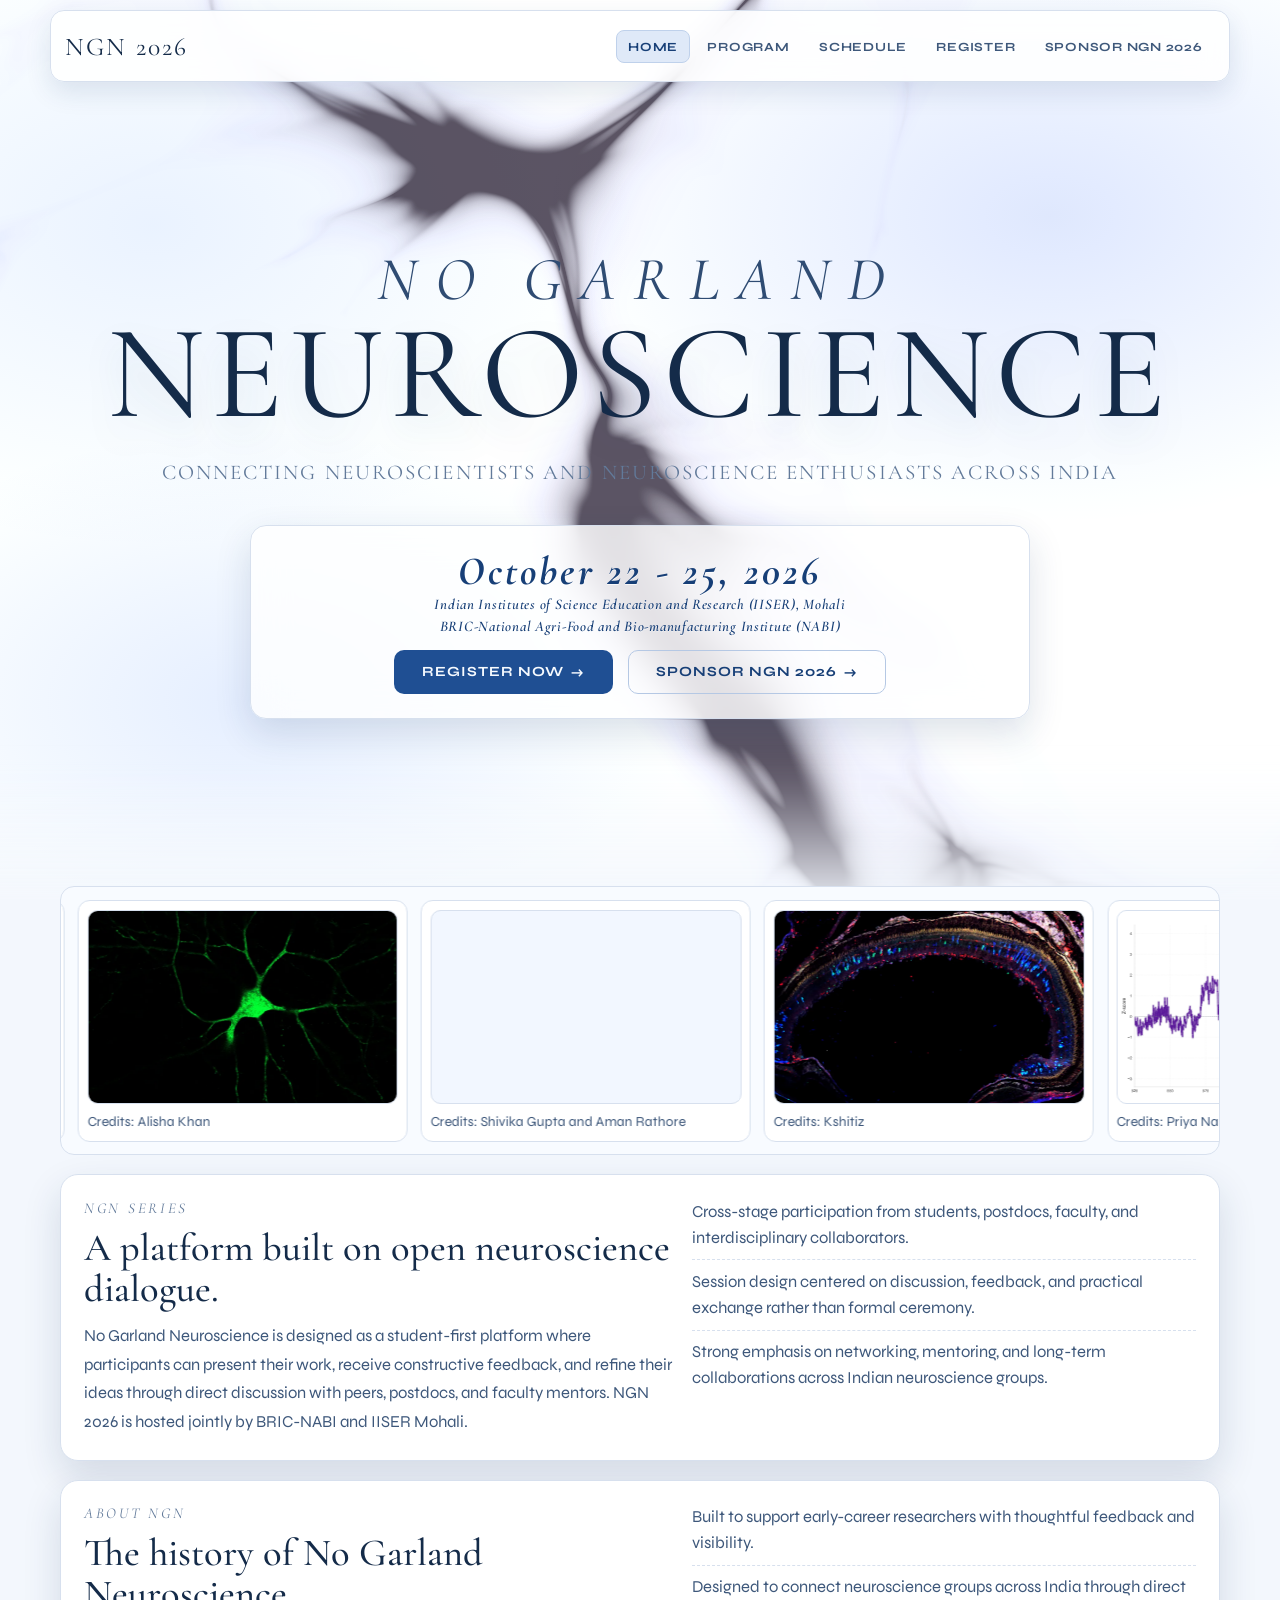
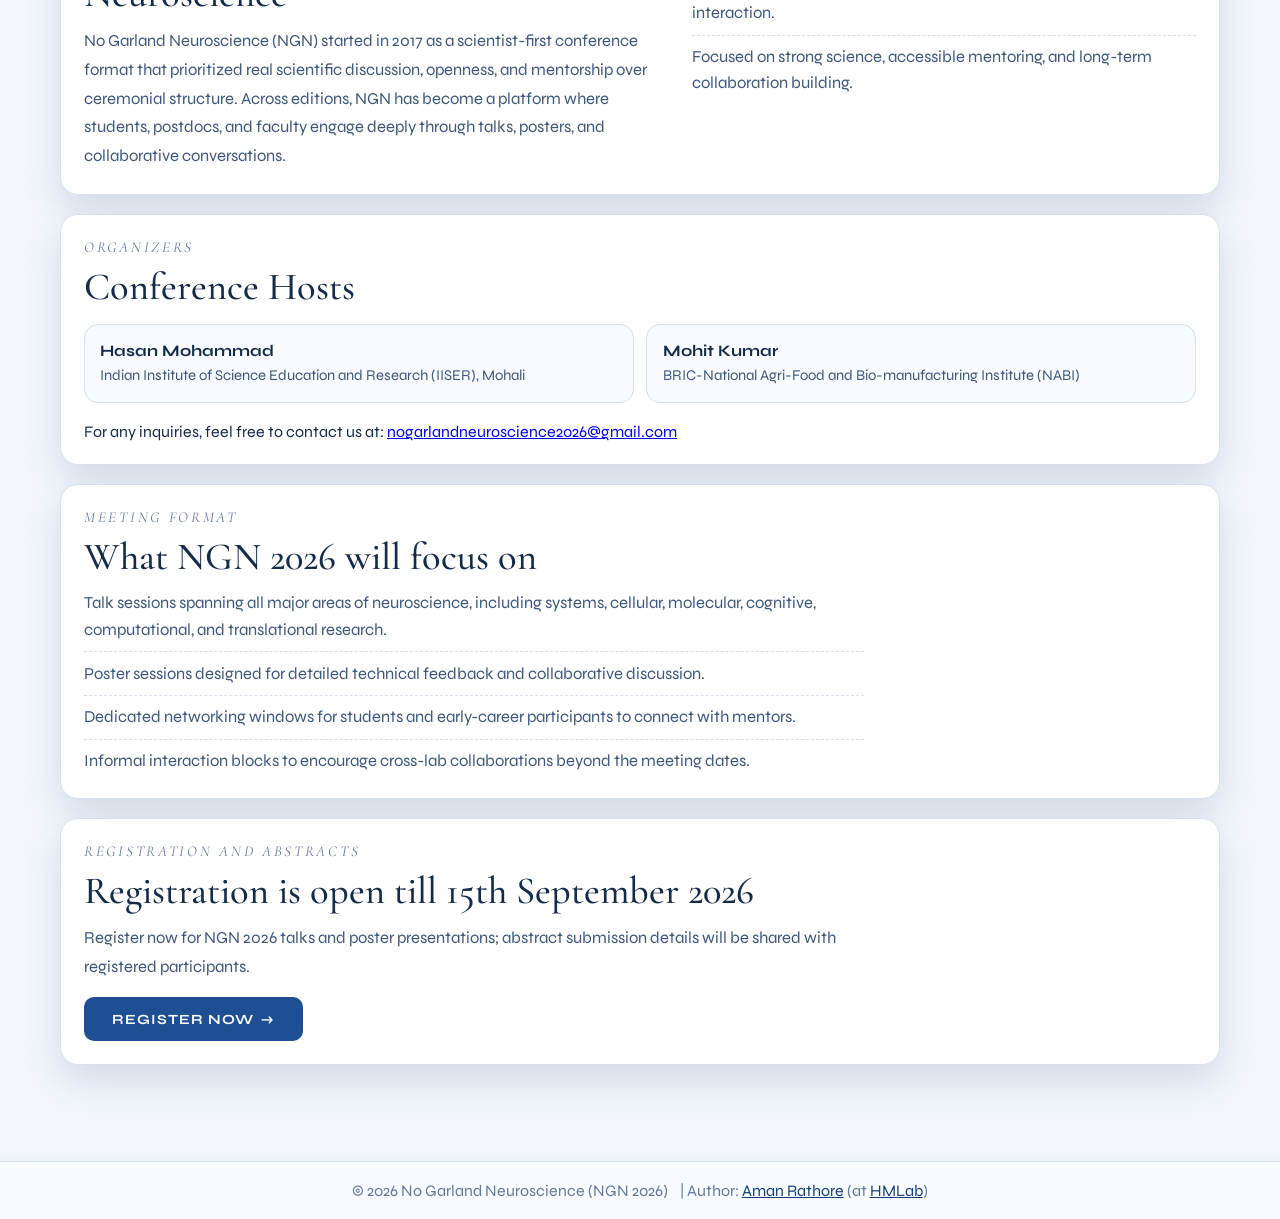
==== commit 64e8ffae: "add schedule page and schedule pdf" ====
--- a/index.html
+++ b/index.html
@@ -1 +1 @@
-<!doctype html><html lang="en"><head><meta charset="UTF-8"><meta name="viewport" content="width=device-width,initial-scale=1"><base href="https://ngn2026.github.io/"><title>No Garland Neuroscience 2026</title><link href="https://fonts.googleapis.com/css2?family=Cormorant+Garamond:ital,wght@0,300;0,400;0,600;1,300&family=Syne:wght@400;700;800&display=swap" rel="stylesheet"><link rel="stylesheet" href="assets/css/styles.css"><script async src="https://www.googletagmanager.com/gtag/js?id=G-T12F16HHJD"></script><script>function gtag(){dataLayer.push(arguments)}window.dataLayer=window.dataLayer||[],gtag("js",new Date),gtag("config","G-T12F16HHJD")</script></head><body><header class="site-nav" id="site-nav"><div class="nav-inner"><a class="nav-brand" href="index.html" aria-label="No Garland Neuroscience 2026 Home">NGN 2026</a> <button class="nav-toggle" type="button" aria-expanded="false" aria-controls="nav-menu" aria-label="Toggle navigation menu"><span></span> <span></span> <span></span></button><nav class="nav-menu" id="nav-menu" aria-label="Primary"><a href="index.html" class="is-active">Home</a> <a href="program-ngn.html">Program</a> <a href="registration-ngn.html">Register</a> <a href="sponsor-ngn.html">Sponsor NGN 2026</a></nav></div></header><div class="hero hero-home"><canvas id="neuro" class="hero-neuro" aria-hidden="true"></canvas><div class="hero-content"><div class="title"><span class="line-top">No Garland</span> <span class="line-main">Neuroscience</span></div><div class="tagline">Connecting neuroscientists and neuroscience enthusiasts across India</div><div class="cta-box"><div class="cta-date"><span class="cta-date-main">October 22 - 25, 2026</span> <span class="cta-date-venues"><span>Indian Institutes of Science Education and Research (IISER), Mohali</span> <span>BRIC-National Agri-Food and Bio-manufacturing Institute (NABI)</span></span></div><div class="cta-buttons"><a href="registration-ngn.html" class="btn btn-primary">Register Now <span class="btn-arrow">→</span></a> <a href="sponsor-ngn.html" class="btn btn-secondary">Sponsor NGN 2026<span class="btn-arrow">→</span></a></div></div></div></div><main class="content content-home"><div class="hosts-slider-block"><div class="hosts-slider" role="region" aria-label="Sliding gallery of host lab images and research work"><div class="hosts-slider-track"><figure class="hosts-slide"><img src="assets/media/images/anisha.webp" alt="Placeholder image"><figcaption>Credits: Annesha Ghosh</figcaption></figure><figure class="hosts-slide"><img src="assets/media/images/ngn_Alisha.webp" alt="Placeholder image"><figcaption>Credits: Alisha Khan</figcaption></figure><figure class="hosts-slide"><video autoplay muted loop playsinline preload="metadata" aria-label="OFT video"><source src="assets/media/videos/OFT%20Cage2_m4-NC_annotated.webm" type="video/webm"><source src="assets/media/videos/OFT%20Cage2_m4-NC_annotated.mp4" type="video/mp4">Your browser does not support the video tag.</video><figcaption>Credits: Shivika Gupta and Aman Rathore</figcaption></figure><figure class="hosts-slide"><img src="assets/media/images/retina.webp" alt="Retina"><figcaption>Credits: Kshitiz</figcaption></figure><figure class="hosts-slide"><img src="assets/media/images/priya.svg" alt="Placeholder image"><figcaption>Credits: Priya Nandini Sarda</figcaption></figure><figure class="hosts-slide"><img src="assets/media/images/jyoti.webp" alt="Placeholder image"><figcaption>Credits: Jyoti Tyagi</figcaption></figure><figure class="hosts-slide"><img src="assets/media/images/shuchita.webp" alt="Placeholder image"><figcaption>Credits: Suchita Mishra</figcaption></figure><figure class="hosts-slide"><video autoplay muted loop playsinline preload="metadata" aria-label="OFT with behaviour tracking video"><source src="assets/media/videos/lab%20work%20mice%20behaviour%20tracking.webm" type="video/webm"><source src="assets/media/videos/lab%20work%20mice%20behaviour%20tracking.mp4" type="video/mp4">Your browser does not support the video tag.</video><figcaption>Credits: Aman Rathore</figcaption></figure><figure class="hosts-slide"><img src="assets/media/images/shruti_neuron.webp" alt="Placeholder image"><figcaption>Credits: Sruthi Sunil</figcaption></figure></div></div></div><section class="section-card split" id="about"><div><div class="section-label">NGN Series</div><h2 class="section-title">A platform built on open neuroscience dialogue.</h2><p class="section-text">No Garland Neuroscience is designed as a student-first platform where participants can present their work, receive constructive feedback, and refine their ideas through direct discussion with peers, postdocs, and faculty mentors. NGN 2026 is hosted jointly by BRIC-NABI and IISER Mohali.</p></div><div class="section-text"><ul class="list-points"><li>Cross-stage participation from students, postdocs, faculty, and interdisciplinary collaborators.</li><li>Session design centered on discussion, feedback, and practical exchange rather than formal ceremony.</li><li>Strong emphasis on networking, mentoring, and long-term collaborations across Indian neuroscience groups.</li></ul></div></section><section class="section-card split" id="ngn-history-home"><div><div class="section-label">About NGN</div><h2 class="section-title">The history of No Garland Neuroscience</h2><p class="section-text">No Garland Neuroscience (NGN) started in 2017 as a scientist-first conference format that prioritized real scientific discussion, openness, and mentorship over ceremonial structure. Across editions, NGN has become a platform where students, postdocs, and faculty engage deeply through talks, posters, and collaborative conversations.</p></div><div class="section-text"><ul class="list-points"><li>Built to support early-career researchers with thoughtful feedback and visibility.</li><li>Designed to connect neuroscience groups across India through direct interaction.</li><li>Focused on strong science, accessible mentoring, and long-term collaboration building.</li></ul></div></section><section class="section-card" id="organizers"><div class="section-label">Organizers</div><h2 class="section-title">Conference Hosts</h2><div class="organizers-grid"><a class="organizer-link" href="https://www.iisermohali.ac.in/faculty/dbs/hasan" target="_blank" rel="noopener noreferrer" aria-label="Open IISER Mohali website"><article class="organizer"><div class="organizer-name">Dr Hasan Mohammad</div><p class="organizer-affiliation">Indian Institute of Science Education and Research (IISER), Mohali</p></article></a><a class="organizer-link" href="https://nabi.res.in/profile/scientists?id=MzE5" target="_blank" rel="noopener noreferrer" aria-label="Open NABI website"><article class="organizer"><div class="organizer-name">Dr Mohit Kumar</div><p class="organizer-affiliation">BRIC-National Agri-Food and Bio-manufacturing Institute (NABI)</p></article></a></div><br><div class="organizers-contact">For any inquiries, feel free to contact us at: <a href="mailto:nogarlandneuroscience2026@gmail.com">nogarlandneuroscience2026@gmail.com</a></div></section><section class="section-card" id="format"><div class="section-label">Meeting Format</div><h2 class="section-title">What NGN 2026 will focus on</h2><ul class="list-points section-text"><li>Talk sessions spanning all major areas of neuroscience, including systems, cellular, molecular, cognitive, computational, and translational research.</li><li>Poster sessions designed for detailed technical feedback and collaborative discussion.</li><li>Dedicated networking windows for students and early-career participants to connect with mentors.</li><li>Informal interaction blocks to encourage cross-lab collaborations beyond the meeting dates.</li></ul></section><section class="section-card" id="registration"><div class="section-label">Registration and Abstracts</div><h2 class="section-title">Registration is open till 15th September 2026</h2><p class="section-text">Register now for NGN 2026 talks and poster presentations; abstract submission details will be shared with registered participants.</p><div class="cta-buttons" style="margin-top:1rem;justify-content:flex-start"><a href="registration-ngn.html" class="btn btn-primary">Register Now <span class="btn-arrow">→</span></a></div></section></main><footer class="site-footer"><div class="footer-content"><div class="footer-main"><span>© 2026 No Garland Neuroscience (NGN 2026)</span> <span>| Author: <a href="https://amanr.me" target="_blank" rel="noopener noreferrer">Aman Rathore</a> (at <a href="https://sites.google.com/view/hmlabdbs" target="_blank" rel="noopener noreferrer">HMLab</a>)</span></div></div></footer><script src="assets/js/navbar.js" defer="defer"></script><script src="assets/js/hosts-slider.js" defer="defer"></script><script src="assets/js/neuro-bg.js" defer="defer"></script></body></html>+<!doctype html><html lang="en"><head><meta charset="UTF-8"><meta name="viewport" content="width=device-width,initial-scale=1"><base href="https://ngn2026.github.io/"/><title>No Garland Neuroscience 2026</title><link href="https://fonts.googleapis.com/css2?family=Cormorant+Garamond:ital,wght@0,300;0,400;0,600;1,300&family=Syne:wght@400;700;800&display=swap" rel="stylesheet"><link rel="stylesheet" href="assets/css/styles.css"><script async src="https://www.googletagmanager.com/gtag/js?id=G-T12F16HHJD"></script><script>function gtag(){dataLayer.push(arguments)}window.dataLayer=window.dataLayer||[],gtag("js",new Date),gtag("config","G-T12F16HHJD")</script></head><body><header class="site-nav" id="site-nav"><div class="nav-inner"><a class="nav-brand" href="index.html" aria-label="No Garland Neuroscience 2026 Home">NGN 2026</a> <button class="nav-toggle" type="button" aria-expanded="false" aria-controls="nav-menu" aria-label="Toggle navigation menu"><span></span> <span></span> <span></span></button><nav class="nav-menu" id="nav-menu" aria-label="Primary"><a href="index.html" class="is-active">Home</a> <a href="program-ngn.html">Program</a> <a href="schedule-ngn.html">Schedule</a> <a href="registration-ngn.html">Register</a> <a href="sponsor-ngn.html">Sponsor NGN 2026</a></nav></div></header><div class="hero hero-home"><canvas id="neuro" class="hero-neuro" aria-hidden="true"></canvas><div class="hero-content"><div class="title"><span class="line-top">No Garland</span> <span class="line-main">Neuroscience</span></div><div class="tagline">Connecting neuroscientists and neuroscience enthusiasts across India</div><div class="cta-box"><div class="cta-date"><span class="cta-date-main">October 22 - 25, 2026</span> <span class="cta-date-venues"><span>Indian Institutes of Science Education and Research (IISER), Mohali</span> <span>BRIC-National Agri-Food and Bio-manufacturing Institute (NABI)</span></span></div><div class="cta-buttons"><a href="registration-ngn.html" class="btn btn-primary">Register Now <span class="btn-arrow">→</span></a> <a href="sponsor-ngn.html" class="btn btn-secondary">Sponsor NGN 2026<span class="btn-arrow">→</span></a></div></div></div></div><main class="content content-home"><div class="hosts-slider-block"><div class="hosts-slider" role="region" aria-label="Sliding gallery of host lab images and research work"><div class="hosts-slider-track"><figure class="hosts-slide"><img src="assets/media/images/anisha.webp" alt="Placeholder image"><figcaption>Credits: Annesha Ghosh</figcaption></figure><figure class="hosts-slide"><img src="assets/media/images/ngn_Alisha.webp" alt="Placeholder image"><figcaption>Credits: Alisha Khan</figcaption></figure><figure class="hosts-slide"><video autoplay muted loop playsinline preload="metadata" aria-label="OFT video"><source src="assets/media/videos/OFT%20Cage2_m4-NC_annotated.webm" type="video/webm"><source src="assets/media/videos/OFT%20Cage2_m4-NC_annotated.mp4" type="video/mp4">Your browser does not support the video tag.</video><figcaption>Credits: Shivika Gupta and Aman Rathore</figcaption></figure><figure class="hosts-slide"><img src="assets/media/images/retina.webp" alt="Retina"><figcaption>Credits: Kshitiz</figcaption></figure><figure class="hosts-slide"><img src="assets/media/images/priya.svg" alt="Placeholder image"><figcaption>Credits: Priya Nandini Sarda</figcaption></figure><figure class="hosts-slide"><img src="assets/media/images/jyoti.webp" alt="Placeholder image"><figcaption>Credits: Jyoti Tyagi</figcaption></figure><figure class="hosts-slide"><img src="assets/media/images/shuchita.webp" alt="Placeholder image"><figcaption>Credits: Suchita Mishra</figcaption></figure><figure class="hosts-slide"><video autoplay muted loop playsinline preload="metadata" aria-label="OFT with behaviour tracking video"><source src="assets/media/videos/lab%20work%20mice%20behaviour%20tracking.webm" type="video/webm"><source src="assets/media/videos/lab%20work%20mice%20behaviour%20tracking.mp4" type="video/mp4">Your browser does not support the video tag.</video><figcaption>Credits: Aman Rathore</figcaption></figure><figure class="hosts-slide"><img src="assets/media/images/shruti_neuron.webp" alt="Placeholder image"><figcaption>Credits: Sruthi Sunil</figcaption></figure></div></div></div><section class="section-card split" id="about"><div><div class="section-label">NGN Series</div><h2 class="section-title">A platform built on open neuroscience dialogue.</h2><p class="section-text">No Garland Neuroscience is designed as a student-first platform where participants can present their work, receive constructive feedback, and refine their ideas through direct discussion with peers, postdocs, and faculty mentors. NGN 2026 is hosted jointly by BRIC-NABI and IISER Mohali.</p></div><div class="section-text"><ul class="list-points"><li>Cross-stage participation from students, postdocs, faculty, and interdisciplinary collaborators.</li><li>Session design centered on discussion, feedback, and practical exchange rather than formal ceremony.</li><li>Strong emphasis on networking, mentoring, and long-term collaborations across Indian neuroscience groups.</li></ul></div></section><section class="section-card split" id="ngn-history-home"><div><div class="section-label">About NGN</div><h2 class="section-title">The history of No Garland Neuroscience</h2><p class="section-text">No Garland Neuroscience (NGN) started in 2017 as a scientist-first conference format that prioritized real scientific discussion, openness, and mentorship over ceremonial structure. Across editions, NGN has become a platform where students, postdocs, and faculty engage deeply through talks, posters, and collaborative conversations.</p></div><div class="section-text"><ul class="list-points"><li>Built to support early-career researchers with thoughtful feedback and visibility.</li><li>Designed to connect neuroscience groups across India through direct interaction.</li><li>Focused on strong science, accessible mentoring, and long-term collaboration building.</li></ul></div></section><section class="section-card" id="organizers"><div class="section-label">Organizers</div><h2 class="section-title">Conference Hosts</h2><div class="organizers-grid"><a class="organizer-link" href="https://www.iisermohali.ac.in/faculty/dbs/hasan" target="_blank" rel="noopener noreferrer" aria-label="Open IISER Mohali website"><article class="organizer"><div class="organizer-name">Hasan Mohammad</div><p class="organizer-affiliation">Indian Institute of Science Education and Research (IISER), Mohali</p></article></a><a class="organizer-link" href="https://nabi.res.in/profile/scientists?id=MzE5" target="_blank" rel="noopener noreferrer" aria-label="Open NABI website"><article class="organizer"><div class="organizer-name">Mohit Kumar</div><p class="organizer-affiliation">BRIC-National Agri-Food and Bio-manufacturing Institute (NABI)</p></article></a></div><br><div class="organizers-contact">For any inquiries, feel free to contact us at: <a href="mailto:nogarlandneuroscience2026@gmail.com">nogarlandneuroscience2026@gmail.com</a></div></section><section class="section-card" id="format"><div class="section-label">Meeting Format</div><h2 class="section-title">What NGN 2026 will focus on</h2><ul class="list-points section-text"><li>Talk sessions spanning all major areas of neuroscience, including systems, cellular, molecular, cognitive, computational, and translational research.</li><li>Poster sessions designed for detailed technical feedback and collaborative discussion.</li><li>Dedicated networking windows for students and early-career participants to connect with mentors.</li><li>Informal interaction blocks to encourage cross-lab collaborations beyond the meeting dates.</li></ul></section><section class="section-card" id="registration"><div class="section-label">Registration and Abstracts</div><h2 class="section-title">Registration is open till 15th September 2026</h2><p class="section-text">Register now for NGN 2026 talks and poster presentations; abstract submission details will be shared with registered participants.</p><div class="cta-buttons" style="margin-top:1rem;justify-content:flex-start"><a href="registration-ngn.html" class="btn btn-primary">Register Now <span class="btn-arrow">→</span></a></div></section></main><footer class="site-footer"><div class="footer-content"><div class="footer-main"><span>© 2026 No Garland Neuroscience (NGN 2026)</span> <span>| Author: <a href="https://amanr.me" target="_blank" rel="noopener noreferrer">Aman Rathore</a> (at <a href="https://sites.google.com/view/hmlabdbs" target="_blank" rel="noopener noreferrer">HMLab</a>)</span></div></div></footer><script src="assets/js/navbar.js" defer="defer"></script><script src="assets/js/hosts-slider.js" defer="defer"></script><script src="assets/js/neuro-bg.js" defer="defer"></script></body></html>
--- a/assets/css/styles.css
+++ b/assets/css/styles.css
@@ -1 +1 @@
-.site-footer{width:100%;background:var(--surface-soft);border-top:1px solid var(--line);margin-top:2.5rem;padding:1.2rem 0;font-size:1rem;color:var(--text-faint);text-align:center;box-shadow:0 -2px 12px rgba(22,49,86,.04)}.footer-content{width:min(1100px,96%);margin:0 auto;display:flex;flex-direction:column;align-items:center;gap:.3rem}.footer-main{display:flex;flex-wrap:wrap;gap:.7em;justify-content:center;align-items:center}.footer-main a{color:var(--accent-strong);text-decoration:underline;transition:color .2s}.footer-main a:hover{color:var(--accent)}:root{--nav-height:72px;--bg:#f3f7fd;--bg-soft:#eaf0fa;--surface:#ffffff;--surface-soft:#f8fbff;--line:#d7e0ee;--line-strong:#b7c6d9;--text-main:#142b49;--text-soft:#3e587b;--text-faint:#627a9a;--accent:#1f4f93;--accent-strong:#173f77;--accent-soft:#dfe9f8;--shadow:0 16px 38px rgba(22, 49, 86, 0.14);--radius-lg:18px;--radius-md:14px}*,::after,::before{box-sizing:border-box;margin:0;padding:0}body,html{width:100%;min-height:100%;overflow-x:hidden}body{font-family:Syne,sans-serif;color:var(--text-main);background:radial-gradient(900px 600px at 88% -12%,rgba(58,106,177,.18),transparent 58%),radial-gradient(780px 520px at 12% 8%,rgba(70,128,197,.12),transparent 62%),var(--bg)}.site-nav{position:fixed;top:0;left:0;width:100%;z-index:60;padding:.65rem 1.1rem;transform:translateY(0);transition:transform .28s}.site-nav.is-hidden{transform:translateY(calc(-100% - 10px))}.nav-inner{width:min(1180px,100%);margin:0 auto;min-height:var(--nav-height);display:flex;align-items:center;justify-content:space-between;gap:.9rem;border:1px solid var(--line);border-radius:14px;padding:.55rem .9rem;background:rgba(255,255,255,.88);backdrop-filter:blur(14px) saturate(135%);-webkit-backdrop-filter:blur(14px) saturate(135%);box-shadow:0 10px 26px rgba(25,58,106,.12)}.nav-brand{color:var(--text-main);text-decoration:none;font-family:"Cormorant Garamond",serif;font-size:clamp(19px, 2vw, 28px);letter-spacing:.08em;text-transform:uppercase}.nav-menu{display:flex;align-items:center;gap:.35rem;flex-wrap:wrap;justify-content:flex-end}.nav-menu a{color:var(--text-soft);text-decoration:none;text-transform:uppercase;letter-spacing:.06em;font-size:.78rem;font-weight:700;padding:.5rem .68rem;border-radius:8px;border:1px solid transparent;transition:.2s}.nav-menu a:focus-visible,.nav-menu a:hover{background:var(--accent-soft);border-color:#c2d2ea;color:var(--accent-strong)}.nav-menu a.is-active{color:var(--accent-strong);background:var(--accent-soft);border-color:#bfd1eb}.nav-toggle{display:none;width:42px;height:42px;border-radius:10px;border:1px solid #c4d3e9;background:#f5f9ff;align-items:center;justify-content:center;flex-direction:column;gap:5px;cursor:pointer}.nav-toggle span{display:block;width:18px;height:2px;background:var(--accent-strong);border-radius:10px;transition:transform .2s,opacity .2s}.site-nav.menu-open .nav-toggle span:first-child{transform:translateY(7px) rotate(45deg)}.site-nav.menu-open .nav-toggle span:nth-child(2){opacity:0}.site-nav.menu-open .nav-toggle span:nth-child(3){transform:translateY(-7px) rotate(-45deg)}.hero{position:relative;overflow:hidden;min-height:100vh;display:flex;align-items:center;justify-content:center;padding:calc(var(--nav-height) + 3rem) 1.2rem 3.2rem}.hero-home::before{content:"";position:absolute;inset:0;background:radial-gradient(620px 380px at 20% 78%,rgba(65,119,193,.15),transparent 72%),radial-gradient(720px 440px at 82% 24%,rgba(42,89,160,.16),transparent 70%);z-index:0}.hero-home::after{content:"";position:absolute;left:-4%;right:-4%;bottom:-44px;height:170px;background:linear-gradient(180deg,rgba(243,247,253,0) 0,rgba(243,247,253,.62) 52%,rgba(243,247,253,.94) 78%,var(--bg) 100%);filter:blur(18px);pointer-events:none;z-index:2}.hero-neuro{position:absolute;inset:0;width:100%;height:100%;pointer-events:none;opacity:.8;z-index:1}.hero-content{position:relative;z-index:3;width:min(100%,960px);display:flex;flex-direction:column;align-items:center}.title{font-family:"Cormorant Garamond",serif;font-weight:400;text-align:center;display:flex;flex-direction:column;gap:.06em}.title .line-top{font-size:clamp(26px, 4.8vw, 64px);line-height:1;letter-spacing:.28em;text-transform:uppercase;color:#2f4c73;font-style:italic}.title .line-main{font-size:clamp(58px, 10.5vw, 134px);line-height:.92;letter-spacing:.05em;text-transform:uppercase;font-weight:400;color:var(--text-main);text-shadow:0 18px 40px rgba(35,72,122,.15)}.tagline{margin-top:1.55rem;text-align:center;font-family:"Cormorant Garamond",serif;font-weight:400;font-size:clamp(13px, 1.7vw, 21px);letter-spacing:.1em;text-transform:uppercase;color:var(--text-faint)}.cta-box{margin-top:2.5rem;width:min(100%,780px);padding:1.55rem 2.2rem;border:1px solid var(--line);border-radius:16px;background:rgba(255,255,255,.82);backdrop-filter:blur(18px) saturate(135%);-webkit-backdrop-filter:blur(18px) saturate(135%);display:flex;flex-direction:column;align-items:center;gap:.95rem;box-shadow:0 14px 36px rgba(30,58,96,.14)}.cta-date{width:min(100%,760px);display:flex;flex-direction:column;align-items:center;justify-content:center;gap:.28rem;text-align:center;font-family:"Cormorant Garamond",serif;color:var(--accent-strong);text-shadow:0 1px 0 rgba(255,255,255,.75)}.cta-date-main{font-style:italic;font-weight:700;letter-spacing:.08em;font-size:clamp(22px, 3.2vw, 40px);line-height:1;white-space:nowrap}.cta-date-venues{display:flex;flex-direction:column;align-items:center;justify-content:center;gap:.2rem;text-align:center}.cta-date-venues span{font-style:italic;font-weight:600;letter-spacing:.05em;font-size:clamp(13px, 1.15vw, 18px);line-height:1.24}.cta-buttons{display:flex;gap:.9rem;flex-wrap:wrap;justify-content:center}.btn{display:inline-flex;align-items:center;gap:.45rem;padding:.74rem 1.7rem;border-radius:10px;font-family:Syne,sans-serif;font-size:clamp(12px, 1.1vw, 14px);font-weight:700;letter-spacing:.07em;text-transform:uppercase;cursor:pointer;text-decoration:none;transition:.22s}.btn-primary{background:var(--accent);color:#f7fbff;border:1px solid transparent}.btn-primary:hover{background:var(--accent-strong);box-shadow:0 10px 22px rgba(31,79,147,.34);transform:translateY(-1px)}.btn-secondary{background:0 0;color:var(--accent-strong);border:1px solid #b5c8e4}.btn-secondary:hover{background:#eff4fc;border-color:#9db6da;transform:translateY(-1px)}.btn-arrow{font-size:1.05em;transition:transform .2s}.btn:hover .btn-arrow{transform:translateX(3px)}.content{position:relative;width:min(1160px,92vw);margin:0 auto 6rem;display:grid;gap:1.2rem}.content-home{margin-top:-1.9rem;z-index:4}.top-offset{padding-top:calc(var(--nav-height) + 2.4rem)}.section-card{border:1px solid var(--line);border-radius:var(--radius-lg);padding:clamp(1.1rem,1.8vw,2rem);background:var(--surface);box-shadow:var(--shadow)}.section-label{font-family:"Cormorant Garamond",serif;font-style:italic;letter-spacing:.18em;text-transform:uppercase;color:var(--text-faint);margin-bottom:.7rem;font-size:clamp(12px, 1.2vw, 15px)}.section-title{font-family:"Cormorant Garamond",serif;font-weight:500;font-size:clamp(24px, 3vw, 44px);color:var(--text-main);margin-bottom:.72rem;line-height:1.08}.section-text{max-width:78ch;font-size:clamp(14px, 1.3vw, 17px);line-height:1.72;color:var(--text-soft)}.split{display:grid;grid-template-columns:1.08fr 0.92fr;gap:1rem}.list-points{list-style:none;display:grid;gap:.52rem}.list-points li{color:var(--text-soft);line-height:1.58;border-top:1px dashed var(--line);padding-top:.52rem}.list-points li:first-child{border-top:none;padding-top:0}.organizers-grid{display:grid;grid-template-columns:repeat(2,minmax(0,1fr));gap:.8rem;margin-top:1rem}.organizer-link{text-decoration:none}.organizer{border:1px solid var(--line);border-radius:var(--radius-md);padding:.95rem;background:var(--surface-soft);transition:transform .22s,border-color .22s,box-shadow .22s}.organizer-link:focus-visible .organizer,.organizer-link:hover .organizer{transform:translateY(-2px);border-color:#9cb8df;box-shadow:0 12px 24px rgba(31,79,146,.16)}.organizer-link:focus-visible{outline:0}.organizer-name{color:var(--text-main);font-weight:700;margin-bottom:.3rem}.organizer-affiliation{color:var(--text-soft);line-height:1.5;font-size:.93rem}.hosts-slider-block{margin-top:1rem;display:grid;gap:.6rem}.hosts-slider-title{color:var(--text-main);font-size:1rem;letter-spacing:.03em}.hosts-slider{border:1px solid var(--line);border-radius:14px;background:var(--surface-soft);overflow:hidden}.hosts-slider-track{display:flex;gap:.82rem;width:max-content;padding:.82rem;will-change:transform}.hosts-slide{width:clamp(220px,30vw,330px);border:1px solid var(--line);border-radius:12px;padding:.55rem;background:#fff;flex:0 0 auto}.hosts-slide img,.hosts-slide video{width:100%;aspect-ratio:16/10;object-fit:cover;border-radius:10px;border:1px solid var(--line);background:#f2f7ff;display:block}.hosts-slide figcaption{margin-top:.52rem;color:var(--text-soft);font-size:.86rem;line-height:1.42}.detail-grid{display:grid;grid-template-columns:repeat(2,minmax(0,1fr));gap:.9rem;margin-top:.9rem}.venue-layout{display:grid;grid-template-columns:repeat(2,minmax(0,1fr));gap:.9rem;margin-top:1rem;align-items:stretch}.detail-card{border:1px solid var(--line);border-radius:var(--radius-md);padding:.95rem;background:var(--surface-soft)}.detail-title{color:var(--text-main);font-size:1rem;margin-bottom:.55rem}.detail-list{list-style:none;display:grid;gap:.45rem}.detail-list li{color:var(--text-soft);line-height:1.54;border-top:1px dashed var(--line);padding-top:.45rem}.detail-list li:first-child{border-top:none;padding-top:0}.venue-map-card{display:grid;gap:.7rem;align-content:start}.venue-map-copy{color:var(--text-soft);line-height:1.58;font-size:.95rem}.venue-map-link{justify-self:flex-start}.venue-map-helper{color:var(--text-faint);font-size:.82rem;line-height:1.45}.venue-map-frame{width:100%;min-height:240px;border:1px solid var(--line);border-radius:12px;background:#eaf2ff}.venue-photo-collage{margin-top:1rem;display:grid;grid-template-columns:1.1fr 0.9fr;grid-template-areas:"main tall" "wide tall";gap:.85rem;align-items:stretch}.venue-photo{border:1px solid #c8d8ec;border-radius:16px;padding:.58rem;background:linear-gradient(145deg,#fff 0,#f0f6ff 100%);box-shadow:0 12px 28px rgba(33,67,110,.13)}.venue-photo img{width:100%;height:100%;object-fit:cover;border-radius:12px;border:1px solid var(--line);display:block;background:#eef4fc}.venue-photo figcaption{margin-top:.48rem;color:#36557e;font-size:.78rem;letter-spacing:.07em;text-transform:uppercase}.venue-photo-main{grid-area:main;transform:rotate(-.8deg)}.venue-photo-main img{aspect-ratio:16/10}.venue-photo-tall{grid-area:tall;transform:rotate(.9deg)}.venue-photo-tall img{aspect-ratio:4/5}.venue-photo-wide{grid-area:wide;transform:rotate(-.45deg)}.venue-photo-wide img{aspect-ratio:21/9}.mono{font-family:ui-monospace,SFMono-Regular,Menlo,Monaco,Consolas,"Liberation Mono","Courier New",monospace;font-size:.92em;color:#1f4579}.upi-qr-wrap{display:flex;flex-direction:column;align-items:center;gap:.6rem;margin-top:.5rem}.upi-qr-frame{position:relative;display:inline-block;max-width:min(220px,100%);line-height:0}.upi-qr-thumb-img{max-width:100%;height:auto;border:1px solid var(--line);border-radius:8px;background:#fff;display:block}.upi-qr-expand-layer{display:none}@media (hover:hover) and (pointer:fine){.upi-qr-expand-layer{display:flex;position:absolute;inset:0;align-items:center;justify-content:center;border-radius:8px;background:rgba(20,43,73,.48);opacity:0;transition:opacity .22s;pointer-events:none}.upi-qr-frame:has(.upi-qr-expand-btn:focus-visible) .upi-qr-expand-layer,.upi-qr-frame:hover .upi-qr-expand-layer{opacity:1;pointer-events:auto}.upi-qr-expand-btn{display:inline-flex;align-items:center;justify-content:center;width:3.35rem;height:3.35rem;padding:0;border:none;border-radius:999px;background:rgba(255,255,255,.96);color:var(--accent-strong);box-shadow:0 6px 22px rgba(22,49,86,.28);cursor:pointer;transition:transform .18s,box-shadow .18s}.upi-qr-expand-btn:hover{transform:scale(1.06);box-shadow:0 10px 28px rgba(22,49,86,.34)}.upi-qr-expand-btn:focus-visible{outline:3px solid var(--accent-soft);outline-offset:3px}.upi-qr-expand-icon{display:block;width:2.35rem;height:2.35rem;object-fit:contain}}@media (hover:none),(pointer:coarse){.upi-qr-expand-layer{display:none!important}}.upi-qr-sr-only{position:absolute;width:1px;height:1px;padding:0;margin:-1px;overflow:hidden;clip:rect(0,0,0,0);white-space:nowrap;border:0}body.upi-qr-dialog-open{overflow:hidden}.upi-qr-dialog[hidden]{display:none!important}.upi-qr-dialog.is-open{position:fixed;inset:0;z-index:200;display:flex;align-items:center;justify-content:center;padding:1.5rem}.upi-qr-dialog-backdrop{position:absolute;inset:0;background:rgba(15,28,48,.55);backdrop-filter:blur(4px);-webkit-backdrop-filter:blur(4px)}.upi-qr-dialog-panel{position:relative;z-index:1;max-width:min(92vw,420px);padding:1.35rem 1.25rem 1.5rem;border-radius:var(--radius-md);background:var(--surface);border:1px solid var(--line);box-shadow:var(--shadow)}.upi-qr-dialog-close{position:absolute;top:.45rem;right:.45rem;width:2.35rem;height:2.35rem;border:1px solid var(--line);border-radius:8px;background:var(--surface-soft);color:var(--accent-strong);font-size:1.45rem;line-height:1;cursor:pointer;display:flex;align-items:center;justify-content:center;transition:background .15s}.upi-qr-dialog-close:hover{background:var(--accent-soft)}.upi-qr-dialog-close:focus-visible{outline:3px solid var(--accent-soft);outline-offset:2px}.upi-qr-dialog-img{display:block;width:min(72vw,360px);height:auto;max-height:min(72vh,360px);margin:.35rem auto 0;object-fit:contain;border:1px solid var(--line);border-radius:10px;background:#fff}.top-actions{display:flex;flex-wrap:wrap;gap:.8rem;margin-top:1rem}.tier-table-wrap{width:100%;overflow-x:auto;-webkit-overflow-scrolling:touch;margin-top:1rem;border:1px solid var(--line);border-radius:12px;background:#fcfdff}.tier-table{width:100%;border-collapse:collapse;table-layout:fixed;min-width:760px}.tier-table td,.tier-table th{border-bottom:1px dashed var(--line);padding:.75rem .72rem;text-align:left;vertical-align:top;font-size:.9rem;line-height:1.48}.tier-table th{color:#2e4970;font-size:.8rem;letter-spacing:.06em;text-transform:uppercase;background:#edf3fc}.tier-table td{color:var(--text-soft);max-width:100%;white-space:normal;overflow-wrap:anywhere;word-break:break-word}.tier-cell-list{list-style:disc;margin-left:1.1rem;display:grid;gap:.22rem}.tier-cell-list li{color:var(--text-soft)}.investment-tip{position:relative;display:inline-block;cursor:help;border-bottom:1px dotted #8aa7ce;color:var(--text-main)}.investment-tip::after{content:attr(data-currency);position:absolute;left:50%;bottom:calc(100% + 10px);transform:translateX(-50%);background:#16365f;color:#f4f8ff;border:1px solid rgba(214,229,250,.35);border-radius:8px;padding:.42rem .56rem;white-space:nowrap;font-size:.78rem;letter-spacing:.01em;line-height:1.35;box-shadow:0 10px 24px rgba(20,50,89,.3);opacity:0;pointer-events:none;transition:opacity .18s;z-index:60}.investment-tip::before{content:"";position:absolute;left:50%;bottom:calc(100% + 4px);transform:translateX(-50%) rotate(45deg);width:9px;height:9px;background:#16365f;border-right:1px solid rgba(214,229,250,.35);border-bottom:1px solid rgba(214,229,250,.35);opacity:0;transition:opacity .18s;z-index:59}.investment-tip:focus-visible::after,.investment-tip:focus-visible::before,.investment-tip:hover::after,.investment-tip:hover::before{opacity:1}.investment-tip:focus-visible{outline:#6b92c8 solid 2px;outline-offset:3px}.sponsor-note-highlight{margin-top:.9rem;border:1px solid #f0d795;border-left:4px solid #e6bb4c;border-radius:10px;padding:.72rem .86rem;background:#fff9ea;color:#5f4a1f;font-size:.95rem;line-height:1.5}.tier-badge{display:inline-block;border-radius:999px;padding:.16rem .62rem;font-size:.76rem;letter-spacing:.05em;text-transform:uppercase;color:#112947;font-weight:700}.tier-platinum{background:linear-gradient(120deg,#def3ff,#bde6f5)}.tier-gold{background:linear-gradient(120deg,#ffeec2,#f7d384)}.tier-silver{background:linear-gradient(120deg,#e4e8f0,#cad2e2)}.timeline-grid{display:grid;grid-template-columns:repeat(3,minmax(0,1fr));gap:.8rem;margin-top:1rem}.timeline-card{border:1px solid var(--line);border-radius:12px;padding:.95rem;background:var(--surface-soft)}.timeline-card h3{font-family:"Cormorant Garamond",serif;font-size:1.55rem;line-height:1;color:var(--accent-strong);margin-bottom:.5rem}.timeline-card p{color:var(--text-soft);line-height:1.5}.ngn-timeline{position:relative;display:grid;gap:1.2rem;margin-top:1.15rem;padding-left:1.25rem}.ngn-timeline::before{content:"";position:absolute;top:.35rem;bottom:.35rem;left:.36rem;width:4px;border-radius:999px;background:linear-gradient(180deg,#9eb8da 0,#4d78ad 100%);opacity:.72}.ngn-timeline-item{position:relative;padding-left:1.2rem}.ngn-timeline-item::before{content:"";position:absolute;left:-.05rem;top:1.02rem;width:13px;height:13px;border-radius:50%;border:3px solid #6a91c3;background:#f9fcff;box-shadow:0 0 0 4px rgba(154,184,221,.33)}.ngn-year-badge{display:flex;flex-wrap:wrap;align-items:center;gap:.55rem;margin-bottom:.62rem}.ngn-edition-label{display:inline-flex;align-items:center;color:var(--text-faint);letter-spacing:.06em;text-transform:uppercase;font-size:.66rem;border:1px solid #bfd2ea;border-radius:999px;padding:.16rem .58rem;background:#edf4ff}.ngn-year-badge h3{font-family:"Cormorant Garamond",serif;font-size:clamp(26px, 3.2vw, 42px);line-height:.95;letter-spacing:.03em;text-transform:uppercase;color:var(--accent-strong)}.ngn-entry-card{border:1px solid #c6d5ea;border-radius:16px;padding:.92rem;background:linear-gradient(140deg,#fff 0,#f5f9ff 100%);display:grid;gap:.86rem;box-shadow:0 10px 24px rgba(34,71,116,.12)}.ngn-slideshow-placeholder{border:1px dashed #bfd0e7;border-radius:13px;padding:.62rem;background:#edf5ff}.ngn-slides-row{display:flex;overflow-x:auto;gap:.62rem;padding-bottom:.28rem;scrollbar-width:thin;scrollbar-color:#a7bfdc #e7f0fc}.ngn-slides-row::-webkit-scrollbar{height:8px}.ngn-slides-row::-webkit-scrollbar-track{background:#e7f0fc;border-radius:999px}.ngn-slides-row::-webkit-scrollbar-thumb{background:#a7bfdc;border-radius:999px}.ngn-slide{flex:0 0 clamp(170px,24vw,230px);border:1px solid var(--line);border-radius:10px;padding:.45rem;background:var(--surface)}.ngn-slide img{width:100%;aspect-ratio:16/10;object-fit:cover;border-radius:8px;border:1px solid var(--line);display:block;background:#eef4fd}.ngn-slide figcaption{margin-top:.34rem;color:var(--text-faint);font-size:.76rem;letter-spacing:.03em;text-transform:uppercase}.ngn-slide-hint{margin-top:.56rem;color:var(--text-faint);font-size:.82rem;line-height:1.45}.ngn-description{max-width:none}.program-grid{display:grid;grid-template-columns:repeat(2,minmax(0,1fr));gap:.85rem;margin-top:1rem}.program-day{border:1px solid var(--line);border-radius:12px;padding:.95rem;background:var(--surface-soft)}.program-day h3{color:var(--text-main);margin-bottom:.55rem;font-size:1rem}.program-slot-list{list-style:none;display:grid;gap:.45rem}.program-slot-list li{border-top:1px dashed var(--line);padding-top:.45rem;color:var(--text-soft);line-height:1.52}.program-slot-list li:first-child{border-top:none;padding-top:0}.media-hint{color:var(--text-faint);line-height:1.55}.media-grid{display:grid;grid-template-columns:repeat(3,minmax(0,1fr));gap:.85rem;margin-top:1rem}.media-card{border:1px solid var(--line);border-radius:12px;padding:.75rem;background:var(--surface-soft)}.media-thumb{width:100%;aspect-ratio:16/9;object-fit:cover;display:block;border-radius:10px;border:1px solid var(--line);background:#f0f5fd}.media-caption{margin-top:.62rem;color:var(--text-soft);font-size:.9rem;line-height:1.45}.video-grid{display:grid;grid-template-columns:repeat(3,minmax(0,1fr));gap:.85rem;margin-top:1rem}.video-card{border:1px solid var(--line);border-radius:12px;padding:.75rem;background:var(--surface-soft)}.behavior-video{width:100%;aspect-ratio:16/9;border-radius:10px;border:1px solid var(--line);background:#0f1725;display:block}.video-card h3{margin-top:.65rem;color:var(--text-main);font-size:.98rem}.video-card p{margin-top:.35rem;color:var(--text-soft);line-height:1.5;font-size:.9rem}.footer-note{text-align:center;color:var(--text-faint);letter-spacing:.06em;margin-top:.5rem;font-size:.8rem;text-transform:uppercase}.footer-note a{color:inherit;text-decoration:underline;text-decoration-thickness:1px;text-underline-offset:3px;transition:color .2s}.footer-note a:visited{color:inherit}.footer-note a:focus-visible,.footer-note a:hover{color:var(--accent-strong)}.footer-note a:focus-visible{outline:#9ab4d6 solid 2px;outline-offset:2px;border-radius:2px}.about-placeholder{min-height:calc(100vh - 180px);display:grid;place-items:center}.about-todo{font-family:"Cormorant Garamond",serif;font-size:clamp(56px, 20vw, 220px);line-height:.9;letter-spacing:.06em;text-transform:uppercase;color:#365785}@media (max-width:1050px){.nav-menu{gap:.2rem}.nav-menu a{font-size:.74rem;padding:.45rem .58rem}}@media (max-width:900px){.hero{min-height:92vh;padding:calc(var(--nav-height) + 2.2rem) 1rem 3rem}.title .line-top{letter-spacing:.18em}.tagline{letter-spacing:.07em}.cta-box{width:100%}.cta-date{width:100%;gap:.26rem}.cta-date-main{font-size:clamp(20px, 4.4vw, 30px)}.cta-date-venues span{font-size:clamp(12px, 2vw, 16px);line-height:1.3}.site-nav{padding:.65rem .8rem}.nav-inner{min-height:62px;position:relative;background:rgba(255,255,255,.96);backdrop-filter:none;-webkit-backdrop-filter:none}.nav-toggle{display:inline-flex}.nav-menu{position:absolute;top:calc(100% + .55rem);left:0;right:0;border:1px solid var(--line);border-radius:12px;background:rgba(255,255,255,.98);backdrop-filter:none;-webkit-backdrop-filter:none;padding:.4rem;display:none;flex-direction:column;align-items:stretch;gap:.3rem;z-index:80}.site-nav.menu-open .nav-menu{display:flex}.nav-menu a{font-size:.79rem;padding:.75rem .7rem}.split{grid-template-columns:1fr}.content-home{margin-top:-1.2rem}.detail-grid,.media-grid,.organizers-grid,.program-grid,.timeline-grid,.venue-layout,.video-grid{grid-template-columns:1fr}.venue-photo-collage{grid-template-columns:1fr;grid-template-areas:"main" "wide"}.venue-photo-tall{display:none}.venue-photo-main,.venue-photo-tall,.venue-photo-wide{transform:none}.ngn-timeline{padding-left:.95rem}.ngn-timeline::before{left:.24rem}.ngn-timeline-item{padding-left:.95rem}.ngn-timeline-item::before{left:-.18rem;top:.95rem}.ngn-entry-card{padding:.74rem}.ngn-slide{flex-basis:clamp(155px,55vw,200px)}.hosts-slide{width:clamp(210px,66vw,290px)}.tier-table-wrap{border:none;border-radius:0;overflow:visible;background:0 0}.tier-table{min-width:0;width:100%;display:block;table-layout:auto;border-collapse:separate;border-spacing:0}.tier-table thead{position:absolute;width:1px;height:1px;margin:-1px;padding:0;overflow:hidden;white-space:nowrap;border:0;clip:rect(0,0,0,0);clip-path:inset(50%)}.tier-table tbody{display:grid;gap:.75rem}.tier-table tr{display:block;border:1px solid var(--line);border-radius:12px;padding:.25rem .7rem;background:var(--surface-soft)}.tier-table td{display:block;padding:.62rem 0;border-bottom:1px dashed var(--line);font-size:.84rem;line-height:1.45}.tier-table td::before{content:attr(data-label);display:block;margin-bottom:.28rem;color:var(--text-faint);font-size:.7rem;letter-spacing:.05em;text-transform:uppercase;font-weight:700}.tier-table td:last-child{border-bottom:none}.tier-table td>*{max-width:100%;overflow-wrap:anywhere;word-break:break-word}.tier-table td .tier-cell-list{list-style:none;margin-left:0;gap:.35rem}.tier-table td .tier-cell-list li{position:relative;padding-left:.72rem}.tier-table td .tier-cell-list li::before{content:"•";position:absolute;left:0;color:var(--text-faint)}.investment-tip{border-bottom-style:solid}.investment-tip::after,.investment-tip::before{display:none}}@media (max-width:600px){.content{width:min(1120px,94vw)}.content-home{margin-top:-.8rem}.hero{min-height:88vh;padding:calc(var(--nav-height) + 2rem) .9rem 2.4rem}.hero-home::after{filter:none;opacity:.85}.title .line-top{font-size:clamp(22px, 8vw, 36px);letter-spacing:.12em;color:#1f3a5f;font-weight:600}.title .line-main{font-size:min(clamp(24px, 7.8vw, 52px), calc((100vw - 2.2rem) / 12.4));letter-spacing:clamp(.015em, .1vw, .035em);color:#0f2746;font-weight:700;text-shadow:0 10px 22px rgba(24,54,92,.2)}.tagline{margin-top:1.1rem;font-size:clamp(12px, 3.8vw, 16px);letter-spacing:.05em}.site-nav{padding:.55rem .62rem}.nav-brand{font-size:clamp(18px, 5vw, 24px)}.cta-box{backdrop-filter:none;-webkit-backdrop-filter:none;background:rgba(255,255,255,.96);padding:1rem;margin-top:1.3rem;border-radius:14px}.cta-buttons{width:100%;flex-direction:column;align-items:stretch;gap:.7rem}.btn{width:100%;justify-content:center}.section-card{padding:1rem}.section-title{line-height:1.15}.detail-list li,.list-points li,.section-text{overflow-wrap:anywhere}.tier-table td{font-size:.8rem;padding:.56rem 0}.top-actions{flex-direction:column;align-items:stretch}.top-actions .btn,.venue-map-link{width:100%;justify-content:center}.sponsor-note-highlight{font-size:.88rem}}@media (max-width:430px){.site-nav{padding:.45rem}.nav-inner{min-height:58px;padding:.42rem .55rem}.nav-brand{font-size:1.08rem;letter-spacing:.04em}.nav-toggle{width:38px;height:38px}.content{width:95vw;gap:.95rem}.hero{min-height:84vh;padding:calc(var(--nav-height) + 1.6rem) .65rem 1.8rem}.title .line-top{font-size:clamp(20px, 8vw, 30px);letter-spacing:.09em}.title .line-main{font-size:min(clamp(22px, 7.6vw, 36px), calc((100vw - 1.6rem) / 12.4));letter-spacing:clamp(.012em, .08vw, .03em)}.tagline{font-size:clamp(11px, 3.7vw, 14px);letter-spacing:.04em}.cta-date{gap:.2rem}.cta-date-main{font-size:clamp(16px, 6vw, 24px);letter-spacing:.05em}.cta-date-venues span{font-size:clamp(9.5px, 2.9vw, 13px);letter-spacing:.03em;line-height:1.24}.btn{letter-spacing:.05em;padding:.68rem 1rem}.section-card{border-radius:14px;padding:.86rem}.section-label{letter-spacing:.14em;font-size:.72rem}.section-title{font-size:clamp(22px, 8vw, 30px)}.detail-list li,.list-points li,.section-text{font-size:.9rem;line-height:1.58}.hosts-slide{width:240px}.ngn-timeline,.ngn-timeline-item{padding-left:.82rem}.ngn-timeline::before{left:.18rem;width:3px}.ngn-timeline-item::before{left:-.26rem;width:11px;height:11px;border-width:2px;box-shadow:0 0 0 3px rgba(154,184,221,.3)}.ngn-year-badge h3{font-size:clamp(22px, 8.4vw, 28px)}.ngn-slide{flex-basis:152px}.ngn-slide figcaption{font-size:.7rem}.ngn-slide-hint{font-size:.76rem}.hosts-slide figcaption{font-size:.8rem}.tier-table td{font-size:.76rem;padding:.52rem 0}.tier-table td::before{font-size:.64rem;letter-spacing:.04em}.footer-note{font-size:.72rem}}@media (prefers-reduced-motion:reduce){.hosts-slider{overflow-x:auto}.hosts-slider-track{transform:none!important}}@media (max-width:360px){.title .line-main{font-size:min(clamp(20px, 7.2vw, 30px), calc((100vw - 1.4rem) / 12.2));letter-spacing:.015em}.cta-date{gap:.16rem}.cta-date-main{font-size:clamp(14px, 6.3vw, 21px)}.cta-date-venues span{font-size:clamp(9px, 2.7vw, 11px);letter-spacing:.02em}.nav-menu a{font-size:.74rem}}+.site-footer{width:100%;background:var(--surface-soft);border-top:1px solid var(--line);margin-top:2.5rem;padding:1.2rem 0;font-size:1rem;color:var(--text-faint);text-align:center;box-shadow:0 -2px 12px rgba(22,49,86,.04)}.footer-content{width:min(1100px,96%);margin:0 auto;display:flex;flex-direction:column;align-items:center;gap:.3rem}.footer-main{display:flex;flex-wrap:wrap;gap:.7em;justify-content:center;align-items:center}.footer-main a{color:var(--accent-strong);text-decoration:underline;transition:color .2s}.footer-main a:hover{color:var(--accent)}:root{--nav-height:72px;--bg:#f3f7fd;--bg-soft:#eaf0fa;--surface:#ffffff;--surface-soft:#f8fbff;--line:#d7e0ee;--line-strong:#b7c6d9;--text-main:#142b49;--text-soft:#3e587b;--text-faint:#627a9a;--accent:#1f4f93;--accent-strong:#173f77;--accent-soft:#dfe9f8;--shadow:0 16px 38px rgba(22, 49, 86, 0.14);--radius-lg:18px;--radius-md:14px}*,::after,::before{box-sizing:border-box;margin:0;padding:0}body,html{width:100%;min-height:100%;overflow-x:hidden}body{font-family:Syne,sans-serif;color:var(--text-main);background:radial-gradient(900px 600px at 88% -12%,rgba(58,106,177,.18),transparent 58%),radial-gradient(780px 520px at 12% 8%,rgba(70,128,197,.12),transparent 62%),var(--bg)}.site-nav{position:fixed;top:0;left:0;width:100%;z-index:60;padding:.65rem 1.1rem;transform:translateY(0);transition:transform .28s}.site-nav.is-hidden{transform:translateY(calc(-100% - 10px))}.nav-inner{width:min(1180px,100%);margin:0 auto;min-height:var(--nav-height);display:flex;align-items:center;justify-content:space-between;gap:.9rem;border:1px solid var(--line);border-radius:14px;padding:.55rem .9rem;background:rgba(255,255,255,.88);backdrop-filter:blur(14px) saturate(135%);-webkit-backdrop-filter:blur(14px) saturate(135%);box-shadow:0 10px 26px rgba(25,58,106,.12)}.nav-brand{color:var(--text-main);text-decoration:none;font-family:"Cormorant Garamond",serif;font-size:clamp(19px, 2vw, 28px);letter-spacing:.08em;text-transform:uppercase}.nav-menu{display:flex;align-items:center;gap:.35rem;flex-wrap:wrap;justify-content:flex-end}.nav-menu a{color:var(--text-soft);text-decoration:none;text-transform:uppercase;letter-spacing:.06em;font-size:.78rem;font-weight:700;padding:.5rem .68rem;border-radius:8px;border:1px solid transparent;transition:.2s}.nav-menu a:focus-visible,.nav-menu a:hover{background:var(--accent-soft);border-color:#c2d2ea;color:var(--accent-strong)}.nav-menu a.is-active{color:var(--accent-strong);background:var(--accent-soft);border-color:#bfd1eb}.nav-toggle{display:none;width:42px;height:42px;border-radius:10px;border:1px solid #c4d3e9;background:#f5f9ff;align-items:center;justify-content:center;flex-direction:column;gap:5px;cursor:pointer}.nav-toggle span{display:block;width:18px;height:2px;background:var(--accent-strong);border-radius:10px;transition:transform .2s,opacity .2s}.site-nav.menu-open .nav-toggle span:first-child{transform:translateY(7px) rotate(45deg)}.site-nav.menu-open .nav-toggle span:nth-child(2){opacity:0}.site-nav.menu-open .nav-toggle span:nth-child(3){transform:translateY(-7px) rotate(-45deg)}.hero{position:relative;overflow:hidden;min-height:100vh;display:flex;align-items:center;justify-content:center;padding:calc(var(--nav-height) + 3rem) 1.2rem 3.2rem}.hero-home::before{content:"";position:absolute;inset:0;background:radial-gradient(620px 380px at 20% 78%,rgba(65,119,193,.15),transparent 72%),radial-gradient(720px 440px at 82% 24%,rgba(42,89,160,.16),transparent 70%);z-index:0}.hero-home::after{content:"";position:absolute;left:-4%;right:-4%;bottom:-44px;height:170px;background:linear-gradient(180deg,rgba(243,247,253,0) 0,rgba(243,247,253,.62) 52%,rgba(243,247,253,.94) 78%,var(--bg) 100%);filter:blur(18px);pointer-events:none;z-index:2}.hero-neuro{position:absolute;inset:0;width:100%;height:100%;pointer-events:none;opacity:.8;z-index:1}.hero-content{position:relative;z-index:3;width:min(100%,960px);display:flex;flex-direction:column;align-items:center}.title{font-family:"Cormorant Garamond",serif;font-weight:400;text-align:center;display:flex;flex-direction:column;gap:.06em}.title .line-top{font-size:clamp(26px, 4.8vw, 64px);line-height:1;letter-spacing:.28em;text-transform:uppercase;color:#2f4c73;font-style:italic}.title .line-main{font-size:clamp(58px, 10.5vw, 134px);line-height:.92;letter-spacing:.05em;text-transform:uppercase;font-weight:400;color:var(--text-main);text-shadow:0 18px 40px rgba(35,72,122,.15)}.tagline{margin-top:1.55rem;text-align:center;font-family:"Cormorant Garamond",serif;font-weight:400;font-size:clamp(13px, 1.7vw, 21px);letter-spacing:.1em;text-transform:uppercase;color:var(--text-faint)}.cta-box{margin-top:2.5rem;width:min(100%,780px);padding:1.55rem 2.2rem;border:1px solid var(--line);border-radius:16px;background:rgba(255,255,255,.82);backdrop-filter:blur(18px) saturate(135%);-webkit-backdrop-filter:blur(18px) saturate(135%);display:flex;flex-direction:column;align-items:center;gap:.95rem;box-shadow:0 14px 36px rgba(30,58,96,.14)}.cta-date{width:min(100%,760px);display:flex;flex-direction:column;align-items:center;justify-content:center;gap:.28rem;text-align:center;font-family:"Cormorant Garamond",serif;color:var(--accent-strong);text-shadow:0 1px 0 rgba(255,255,255,.75)}.cta-date-main{font-style:italic;font-weight:700;letter-spacing:.08em;font-size:clamp(22px, 3.2vw, 40px);line-height:1;white-space:nowrap}.cta-date-venues{display:flex;flex-direction:column;align-items:center;justify-content:center;gap:.2rem;text-align:center}.cta-date-venues span{font-style:italic;font-weight:600;letter-spacing:.05em;font-size:clamp(13px, 1.15vw, 18px);line-height:1.24}.cta-buttons{display:flex;gap:.9rem;flex-wrap:wrap;justify-content:center}.btn{display:inline-flex;align-items:center;gap:.45rem;padding:.74rem 1.7rem;border-radius:10px;font-family:Syne,sans-serif;font-size:clamp(12px, 1.1vw, 14px);font-weight:700;letter-spacing:.07em;text-transform:uppercase;cursor:pointer;text-decoration:none;transition:.22s}.btn-primary{background:var(--accent);color:#f7fbff;border:1px solid transparent}.btn-primary:hover{background:var(--accent-strong);box-shadow:0 10px 22px rgba(31,79,147,.34);transform:translateY(-1px)}.btn-secondary{background:0 0;color:var(--accent-strong);border:1px solid #b5c8e4}.btn-secondary:hover{background:#eff4fc;border-color:#9db6da;transform:translateY(-1px)}.btn-arrow{font-size:1.05em;transition:transform .2s}.btn:hover .btn-arrow{transform:translateX(3px)}.content{position:relative;width:min(1160px,92vw);margin:0 auto 6rem;display:grid;gap:1.2rem}.content-home{margin-top:-1.9rem;z-index:4}.top-offset{padding-top:calc(var(--nav-height) + 2.4rem)}.section-card{border:1px solid var(--line);border-radius:var(--radius-lg);padding:clamp(1.1rem,1.8vw,2rem);background:var(--surface);box-shadow:var(--shadow)}.section-label{font-family:"Cormorant Garamond",serif;font-style:italic;letter-spacing:.18em;text-transform:uppercase;color:var(--text-faint);margin-bottom:.7rem;font-size:clamp(12px, 1.2vw, 15px)}.section-title{font-family:"Cormorant Garamond",serif;font-weight:500;font-size:clamp(24px, 3vw, 44px);color:var(--text-main);margin-bottom:.72rem;line-height:1.08}.section-text{max-width:78ch;font-size:clamp(14px, 1.3vw, 17px);line-height:1.72;color:var(--text-soft)}.split{display:grid;grid-template-columns:1.08fr 0.92fr;gap:1rem}.list-points{list-style:none;display:grid;gap:.52rem}.list-points li{color:var(--text-soft);line-height:1.58;border-top:1px dashed var(--line);padding-top:.52rem}.list-points li:first-child{border-top:none;padding-top:0}.organizers-grid{display:grid;grid-template-columns:repeat(2,minmax(0,1fr));gap:.8rem;margin-top:1rem}.organizer-link{text-decoration:none}.organizer{border:1px solid var(--line);border-radius:var(--radius-md);padding:.95rem;background:var(--surface-soft);transition:transform .22s,border-color .22s,box-shadow .22s}.organizer-link:focus-visible .organizer,.organizer-link:hover .organizer{transform:translateY(-2px);border-color:#9cb8df;box-shadow:0 12px 24px rgba(31,79,146,.16)}.organizer-link:focus-visible{outline:0}.organizer-name{color:var(--text-main);font-weight:700;margin-bottom:.3rem}.organizer-affiliation{color:var(--text-soft);line-height:1.5;font-size:.93rem}.hosts-slider-block{margin-top:1rem;display:grid;gap:.6rem}.hosts-slider-title{color:var(--text-main);font-size:1rem;letter-spacing:.03em}.hosts-slider{border:1px solid var(--line);border-radius:14px;background:var(--surface-soft);overflow:hidden}.hosts-slider-track{display:flex;gap:.82rem;width:max-content;padding:.82rem;will-change:transform}.hosts-slide{width:clamp(220px,30vw,330px);border:1px solid var(--line);border-radius:12px;padding:.55rem;background:#fff;flex:0 0 auto}.hosts-slide img,.hosts-slide video{width:100%;aspect-ratio:16/10;object-fit:cover;border-radius:10px;border:1px solid var(--line);background:#f2f7ff;display:block}.hosts-slide figcaption{margin-top:.52rem;color:var(--text-soft);font-size:.86rem;line-height:1.42}.detail-grid{display:grid;grid-template-columns:repeat(2,minmax(0,1fr));gap:.9rem;margin-top:.9rem}.venue-layout{display:grid;grid-template-columns:repeat(2,minmax(0,1fr));gap:.9rem;margin-top:1rem;align-items:stretch}.detail-card{border:1px solid var(--line);border-radius:var(--radius-md);padding:.95rem;background:var(--surface-soft)}.detail-title{color:var(--text-main);font-size:1rem;margin-bottom:.55rem}.detail-list{list-style:none;display:grid;gap:.45rem}.detail-list li{color:var(--text-soft);line-height:1.54;border-top:1px dashed var(--line);padding-top:.45rem}.detail-list li:first-child{border-top:none;padding-top:0}.venue-map-card{display:grid;gap:.7rem;align-content:start}.venue-map-copy{color:var(--text-soft);line-height:1.58;font-size:.95rem}.venue-map-link{justify-self:flex-start}.venue-map-helper{color:var(--text-faint);font-size:.82rem;line-height:1.45}.venue-map-frame{width:100%;min-height:240px;border:1px solid var(--line);border-radius:12px;background:#eaf2ff}.venue-photo-collage{margin-top:1rem;display:grid;grid-template-columns:1.1fr 0.9fr;grid-template-areas:"main tall" "wide tall";gap:.85rem;align-items:stretch}.venue-photo{border:1px solid #c8d8ec;border-radius:16px;padding:.58rem;background:linear-gradient(145deg,#fff 0,#f0f6ff 100%);box-shadow:0 12px 28px rgba(33,67,110,.13)}.venue-photo img{width:100%;height:100%;object-fit:cover;border-radius:12px;border:1px solid var(--line);display:block;background:#eef4fc}.venue-photo figcaption{margin-top:.48rem;color:#36557e;font-size:.78rem;letter-spacing:.07em;text-transform:uppercase}.venue-photo-main{grid-area:main;transform:rotate(-.8deg)}.venue-photo-main img{aspect-ratio:16/10}.venue-photo-tall{grid-area:tall;transform:rotate(.9deg)}.venue-photo-tall img{aspect-ratio:4/5}.venue-photo-wide{grid-area:wide;transform:rotate(-.45deg)}.venue-photo-wide img{aspect-ratio:21/9}.mono{font-family:ui-monospace,SFMono-Regular,Menlo,Monaco,Consolas,"Liberation Mono","Courier New",monospace;font-size:.92em;color:#1f4579}.upi-qr-wrap{display:flex;flex-direction:column;align-items:center;gap:.6rem;margin-top:.5rem}.upi-qr-frame{position:relative;display:inline-block;max-width:min(220px,100%);line-height:0}.upi-qr-thumb-img{max-width:100%;height:auto;border:1px solid var(--line);border-radius:8px;background:#fff;display:block}.upi-qr-expand-layer{display:none}@media (hover:hover) and (pointer:fine){.upi-qr-expand-layer{display:flex;position:absolute;inset:0;align-items:center;justify-content:center;border-radius:8px;background:rgba(20,43,73,.48);opacity:0;transition:opacity .22s;pointer-events:none}.upi-qr-frame:has(.upi-qr-expand-btn:focus-visible) .upi-qr-expand-layer,.upi-qr-frame:hover .upi-qr-expand-layer{opacity:1;pointer-events:auto}.upi-qr-expand-btn{display:inline-flex;align-items:center;justify-content:center;width:3.35rem;height:3.35rem;padding:0;border:none;border-radius:999px;background:rgba(255,255,255,.96);color:var(--accent-strong);box-shadow:0 6px 22px rgba(22,49,86,.28);cursor:pointer;transition:transform .18s,box-shadow .18s}.upi-qr-expand-btn:hover{transform:scale(1.06);box-shadow:0 10px 28px rgba(22,49,86,.34)}.upi-qr-expand-btn:focus-visible{outline:3px solid var(--accent-soft);outline-offset:3px}.upi-qr-expand-icon{display:block;width:2.35rem;height:2.35rem;object-fit:contain}}@media (hover:none),(pointer:coarse){.upi-qr-expand-layer{display:none!important}}.upi-qr-sr-only{position:absolute;width:1px;height:1px;padding:0;margin:-1px;overflow:hidden;clip:rect(0,0,0,0);white-space:nowrap;border:0}body.upi-qr-dialog-open{overflow:hidden}.upi-qr-dialog[hidden]{display:none!important}.upi-qr-dialog.is-open{position:fixed;inset:0;z-index:200;display:flex;align-items:center;justify-content:center;padding:1.5rem}.upi-qr-dialog-backdrop{position:absolute;inset:0;background:rgba(15,28,48,.55);backdrop-filter:blur(4px);-webkit-backdrop-filter:blur(4px)}.upi-qr-dialog-panel{position:relative;z-index:1;max-width:min(92vw,420px);padding:1.35rem 1.25rem 1.5rem;border-radius:var(--radius-md);background:var(--surface);border:1px solid var(--line);box-shadow:var(--shadow)}.upi-qr-dialog-close{position:absolute;top:.45rem;right:.45rem;width:2.35rem;height:2.35rem;border:1px solid var(--line);border-radius:8px;background:var(--surface-soft);color:var(--accent-strong);font-size:1.45rem;line-height:1;cursor:pointer;display:flex;align-items:center;justify-content:center;transition:background .15s}.upi-qr-dialog-close:hover{background:var(--accent-soft)}.upi-qr-dialog-close:focus-visible{outline:3px solid var(--accent-soft);outline-offset:2px}.upi-qr-dialog-img{display:block;width:min(72vw,360px);height:auto;max-height:min(72vh,360px);margin:.35rem auto 0;object-fit:contain;border:1px solid var(--line);border-radius:10px;background:#fff}.top-actions{display:flex;flex-wrap:wrap;gap:.8rem;margin-top:1rem}.tier-table-wrap{width:100%;overflow-x:auto;-webkit-overflow-scrolling:touch;margin-top:1rem;border:1px solid var(--line);border-radius:12px;background:#fcfdff}.tier-table{width:100%;border-collapse:collapse;table-layout:fixed;min-width:760px}.tier-table td,.tier-table th{border-bottom:1px dashed var(--line);padding:.75rem .72rem;text-align:left;vertical-align:top;font-size:.9rem;line-height:1.48}.tier-table th{color:#2e4970;font-size:.8rem;letter-spacing:.06em;text-transform:uppercase;background:#edf3fc}.tier-table td{color:var(--text-soft);max-width:100%;white-space:normal;overflow-wrap:anywhere;word-break:break-word}.tier-cell-list{list-style:disc;margin-left:1.1rem;display:grid;gap:.22rem}.tier-cell-list li{color:var(--text-soft)}.investment-tip{position:relative;display:inline-block;cursor:help;border-bottom:1px dotted #8aa7ce;color:var(--text-main)}.investment-tip::after{content:attr(data-currency);position:absolute;left:50%;bottom:calc(100% + 10px);transform:translateX(-50%);background:#16365f;color:#f4f8ff;border:1px solid rgba(214,229,250,.35);border-radius:8px;padding:.42rem .56rem;white-space:nowrap;font-size:.78rem;letter-spacing:.01em;line-height:1.35;box-shadow:0 10px 24px rgba(20,50,89,.3);opacity:0;pointer-events:none;transition:opacity .18s;z-index:60}.investment-tip::before{content:"";position:absolute;left:50%;bottom:calc(100% + 4px);transform:translateX(-50%) rotate(45deg);width:9px;height:9px;background:#16365f;border-right:1px solid rgba(214,229,250,.35);border-bottom:1px solid rgba(214,229,250,.35);opacity:0;transition:opacity .18s;z-index:59}.investment-tip:focus-visible::after,.investment-tip:focus-visible::before,.investment-tip:hover::after,.investment-tip:hover::before{opacity:1}.investment-tip:focus-visible{outline:#6b92c8 solid 2px;outline-offset:3px}.sponsor-note-highlight{margin-top:.9rem;border:1px solid #f0d795;border-left:4px solid #e6bb4c;border-radius:10px;padding:.72rem .86rem;background:#fff9ea;color:#5f4a1f;font-size:.95rem;line-height:1.5}.tier-badge{display:inline-block;border-radius:999px;padding:.16rem .62rem;font-size:.76rem;letter-spacing:.05em;text-transform:uppercase;color:#112947;font-weight:700}.tier-platinum{background:linear-gradient(120deg,#def3ff,#bde6f5)}.tier-gold{background:linear-gradient(120deg,#ffeec2,#f7d384)}.tier-silver{background:linear-gradient(120deg,#e4e8f0,#cad2e2)}.timeline-grid{display:grid;grid-template-columns:repeat(3,minmax(0,1fr));gap:.8rem;margin-top:1rem}.timeline-card{border:1px solid var(--line);border-radius:12px;padding:.95rem;background:var(--surface-soft)}.timeline-card h3{font-family:"Cormorant Garamond",serif;font-size:1.55rem;line-height:1;color:var(--accent-strong);margin-bottom:.5rem}.timeline-card p{color:var(--text-soft);line-height:1.5}.ngn-timeline{position:relative;display:grid;gap:1.2rem;margin-top:1.15rem;padding-left:1.25rem}.ngn-timeline::before{content:"";position:absolute;top:.35rem;bottom:.35rem;left:.36rem;width:4px;border-radius:999px;background:linear-gradient(180deg,#9eb8da 0,#4d78ad 100%);opacity:.72}.ngn-timeline-item{position:relative;padding-left:1.2rem}.ngn-timeline-item::before{content:"";position:absolute;left:-.05rem;top:1.02rem;width:13px;height:13px;border-radius:50%;border:3px solid #6a91c3;background:#f9fcff;box-shadow:0 0 0 4px rgba(154,184,221,.33)}.ngn-year-badge{display:flex;flex-wrap:wrap;align-items:center;gap:.55rem;margin-bottom:.62rem}.ngn-edition-label{display:inline-flex;align-items:center;color:var(--text-faint);letter-spacing:.06em;text-transform:uppercase;font-size:.66rem;border:1px solid #bfd2ea;border-radius:999px;padding:.16rem .58rem;background:#edf4ff}.ngn-year-badge h3{font-family:"Cormorant Garamond",serif;font-size:clamp(26px, 3.2vw, 42px);line-height:.95;letter-spacing:.03em;text-transform:uppercase;color:var(--accent-strong)}.ngn-entry-card{border:1px solid #c6d5ea;border-radius:16px;padding:.92rem;background:linear-gradient(140deg,#fff 0,#f5f9ff 100%);display:grid;gap:.86rem;box-shadow:0 10px 24px rgba(34,71,116,.12)}.ngn-slideshow-placeholder{border:1px dashed #bfd0e7;border-radius:13px;padding:.62rem;background:#edf5ff}.ngn-slides-row{display:flex;overflow-x:auto;gap:.62rem;padding-bottom:.28rem;scrollbar-width:thin;scrollbar-color:#a7bfdc #e7f0fc}.ngn-slides-row::-webkit-scrollbar{height:8px}.ngn-slides-row::-webkit-scrollbar-track{background:#e7f0fc;border-radius:999px}.ngn-slides-row::-webkit-scrollbar-thumb{background:#a7bfdc;border-radius:999px}.ngn-slide{flex:0 0 clamp(170px,24vw,230px);border:1px solid var(--line);border-radius:10px;padding:.45rem;background:var(--surface)}.ngn-slide img{width:100%;aspect-ratio:16/10;object-fit:cover;border-radius:8px;border:1px solid var(--line);display:block;background:#eef4fd}.ngn-slide figcaption{margin-top:.34rem;color:var(--text-faint);font-size:.76rem;letter-spacing:.03em;text-transform:uppercase}.ngn-slide-hint{margin-top:.56rem;color:var(--text-faint);font-size:.82rem;line-height:1.45}.ngn-description{max-width:none}.program-grid{display:grid;grid-template-columns:repeat(2,minmax(0,1fr));gap:.85rem;margin-top:1rem}.program-day{border:1px solid var(--line);border-radius:12px;padding:.95rem;background:var(--surface-soft)}.program-day h3{color:var(--text-main);margin-bottom:.55rem;font-size:1rem}.program-slot-list{list-style:none;display:grid;gap:.45rem}.program-slot-list li{border-top:1px dashed var(--line);padding-top:.45rem;color:var(--text-soft);line-height:1.52}.program-slot-list li:first-child{border-top:none;padding-top:0}.media-hint{color:var(--text-faint);line-height:1.55}.media-grid{display:grid;grid-template-columns:repeat(3,minmax(0,1fr));gap:.85rem;margin-top:1rem}.media-card{border:1px solid var(--line);border-radius:12px;padding:.75rem;background:var(--surface-soft)}.media-thumb{width:100%;aspect-ratio:16/9;object-fit:cover;display:block;border-radius:10px;border:1px solid var(--line);background:#f0f5fd}.media-caption{margin-top:.62rem;color:var(--text-soft);font-size:.9rem;line-height:1.45}.video-grid{display:grid;grid-template-columns:repeat(3,minmax(0,1fr));gap:.85rem;margin-top:1rem}.video-card{border:1px solid var(--line);border-radius:12px;padding:.75rem;background:var(--surface-soft)}.behavior-video{width:100%;aspect-ratio:16/9;border-radius:10px;border:1px solid var(--line);background:#0f1725;display:block}.video-card h3{margin-top:.65rem;color:var(--text-main);font-size:.98rem}.video-card p{margin-top:.35rem;color:var(--text-soft);line-height:1.5;font-size:.9rem}.footer-note{text-align:center;color:var(--text-faint);letter-spacing:.06em;margin-top:.5rem;font-size:.8rem;text-transform:uppercase}.footer-note a{color:inherit;text-decoration:underline;text-decoration-thickness:1px;text-underline-offset:3px;transition:color .2s}.footer-note a:visited{color:inherit}.footer-note a:focus-visible,.footer-note a:hover{color:var(--accent-strong)}.footer-note a:focus-visible{outline:#9ab4d6 solid 2px;outline-offset:2px;border-radius:2px}.speakers-grid{columns:2;column-gap:1rem;margin-top:1.3rem}.speaker-card{break-inside:avoid;margin-bottom:1rem;border:1px solid var(--line);border-radius:var(--radius-md);padding:1.15rem 1.2rem 1.25rem;background:var(--surface-soft);display:flex;flex-direction:column;gap:.9rem}.speaker-card-title{font-family:"Cormorant Garamond",serif;font-weight:600;font-size:clamp(15px, 1.4vw, 19px);color:var(--accent-strong);line-height:1.3;padding-bottom:.7rem;border-bottom:1px solid var(--line)}.speaker-card-body{display:flex;flex-direction:column;gap:.85rem}.speaker-entry{display:flex;flex-direction:column;gap:.2rem}.speaker-name{font-weight:700;color:var(--text-main);font-size:clamp(13px, 1.15vw, 15px);letter-spacing:.01em}.speaker-field{color:var(--text-faint);font-size:clamp(12px, 1vw, 13.5px);line-height:1.55;font-style:italic;letter-spacing:.01em}.about-placeholder{min-height:calc(100vh - 180px);display:grid;place-items:center}.about-todo{font-family:"Cormorant Garamond",serif;font-size:clamp(56px, 20vw, 220px);line-height:.9;letter-spacing:.06em;text-transform:uppercase;color:#365785}@media (max-width:1050px){.nav-menu{gap:.2rem}.nav-menu a{font-size:.74rem;padding:.45rem .58rem}}@media (max-width:900px){.hero{min-height:92vh;padding:calc(var(--nav-height) + 2.2rem) 1rem 3rem}.title .line-top{letter-spacing:.18em}.tagline{letter-spacing:.07em}.cta-box{width:100%}.cta-date{width:100%;gap:.26rem}.cta-date-main{font-size:clamp(20px, 4.4vw, 30px)}.cta-date-venues span{font-size:clamp(12px, 2vw, 16px);line-height:1.3}.site-nav{padding:.65rem .8rem}.nav-inner{min-height:62px;position:relative;background:rgba(255,255,255,.96);backdrop-filter:none;-webkit-backdrop-filter:none}.nav-toggle{display:inline-flex}.nav-menu{position:absolute;top:calc(100% + .55rem);left:0;right:0;border:1px solid var(--line);border-radius:12px;background:rgba(255,255,255,.98);backdrop-filter:none;-webkit-backdrop-filter:none;padding:.4rem;display:none;flex-direction:column;align-items:stretch;gap:.3rem;z-index:80}.site-nav.menu-open .nav-menu{display:flex}.nav-menu a{font-size:.79rem;padding:.75rem .7rem}.split{grid-template-columns:1fr}.content-home{margin-top:-1.2rem}.detail-grid,.media-grid,.organizers-grid,.program-grid,.timeline-grid,.venue-layout,.video-grid{grid-template-columns:1fr}.speakers-grid{columns:1}.venue-photo-collage{grid-template-columns:1fr;grid-template-areas:"main" "wide"}.venue-photo-tall{display:none}.venue-photo-main,.venue-photo-tall,.venue-photo-wide{transform:none}.ngn-timeline{padding-left:.95rem}.ngn-timeline::before{left:.24rem}.ngn-timeline-item{padding-left:.95rem}.ngn-timeline-item::before{left:-.18rem;top:.95rem}.ngn-entry-card{padding:.74rem}.ngn-slide{flex-basis:clamp(155px,55vw,200px)}.hosts-slide{width:clamp(210px,66vw,290px)}.tier-table-wrap{border:none;border-radius:0;overflow:visible;background:0 0}.tier-table{min-width:0;width:100%;display:block;table-layout:auto;border-collapse:separate;border-spacing:0}.tier-table thead{position:absolute;width:1px;height:1px;margin:-1px;padding:0;overflow:hidden;white-space:nowrap;border:0;clip:rect(0,0,0,0);clip-path:inset(50%)}.tier-table tbody{display:grid;gap:.75rem}.tier-table tr{display:block;border:1px solid var(--line);border-radius:12px;padding:.25rem .7rem;background:var(--surface-soft)}.tier-table td{display:block;padding:.62rem 0;border-bottom:1px dashed var(--line);font-size:.84rem;line-height:1.45}.tier-table td::before{content:attr(data-label);display:block;margin-bottom:.28rem;color:var(--text-faint);font-size:.7rem;letter-spacing:.05em;text-transform:uppercase;font-weight:700}.tier-table td:last-child{border-bottom:none}.tier-table td>*{max-width:100%;overflow-wrap:anywhere;word-break:break-word}.tier-table td .tier-cell-list{list-style:none;margin-left:0;gap:.35rem}.tier-table td .tier-cell-list li{position:relative;padding-left:.72rem}.tier-table td .tier-cell-list li::before{content:"•";position:absolute;left:0;color:var(--text-faint)}.investment-tip{border-bottom-style:solid}.investment-tip::after,.investment-tip::before{display:none}}@media (max-width:600px){.content{width:min(1120px,94vw)}.content-home{margin-top:-.8rem}.hero{min-height:88vh;padding:calc(var(--nav-height) + 2rem) .9rem 2.4rem}.hero-home::after{filter:none;opacity:.85}.title .line-top{font-size:clamp(22px, 8vw, 36px);letter-spacing:.12em;color:#1f3a5f;font-weight:600}.title .line-main{font-size:min(clamp(24px, 7.8vw, 52px), calc((100vw - 2.2rem) / 12.4));letter-spacing:clamp(.015em, .1vw, .035em);color:#0f2746;font-weight:700;text-shadow:0 10px 22px rgba(24,54,92,.2)}.tagline{margin-top:1.1rem;font-size:clamp(12px, 3.8vw, 16px);letter-spacing:.05em}.site-nav{padding:.55rem .62rem}.nav-brand{font-size:clamp(18px, 5vw, 24px)}.cta-box{backdrop-filter:none;-webkit-backdrop-filter:none;background:rgba(255,255,255,.96);padding:1rem;margin-top:1.3rem;border-radius:14px}.cta-buttons{width:100%;flex-direction:column;align-items:stretch;gap:.7rem}.btn{width:100%;justify-content:center}.section-card{padding:1rem}.section-title{line-height:1.15}.detail-list li,.list-points li,.section-text{overflow-wrap:anywhere}.tier-table td{font-size:.8rem;padding:.56rem 0}.top-actions{flex-direction:column;align-items:stretch}.top-actions .btn,.venue-map-link{width:100%;justify-content:center}.sponsor-note-highlight{font-size:.88rem}}@media (max-width:430px){.site-nav{padding:.45rem}.nav-inner{min-height:58px;padding:.42rem .55rem}.nav-brand{font-size:1.08rem;letter-spacing:.04em}.nav-toggle{width:38px;height:38px}.content{width:95vw;gap:.95rem}.hero{min-height:84vh;padding:calc(var(--nav-height) + 1.6rem) .65rem 1.8rem}.title .line-top{font-size:clamp(20px, 8vw, 30px);letter-spacing:.09em}.title .line-main{font-size:min(clamp(22px, 7.6vw, 36px), calc((100vw - 1.6rem) / 12.4));letter-spacing:clamp(.012em, .08vw, .03em)}.tagline{font-size:clamp(11px, 3.7vw, 14px);letter-spacing:.04em}.cta-date{gap:.2rem}.cta-date-main{font-size:clamp(16px, 6vw, 24px);letter-spacing:.05em}.cta-date-venues span{font-size:clamp(9.5px, 2.9vw, 13px);letter-spacing:.03em;line-height:1.24}.btn{letter-spacing:.05em;padding:.68rem 1rem}.section-card{border-radius:14px;padding:.86rem}.section-label{letter-spacing:.14em;font-size:.72rem}.section-title{font-size:clamp(22px, 8vw, 30px)}.detail-list li,.list-points li,.section-text{font-size:.9rem;line-height:1.58}.hosts-slide{width:240px}.ngn-timeline,.ngn-timeline-item{padding-left:.82rem}.ngn-timeline::before{left:.18rem;width:3px}.ngn-timeline-item::before{left:-.26rem;width:11px;height:11px;border-width:2px;box-shadow:0 0 0 3px rgba(154,184,221,.3)}.ngn-year-badge h3{font-size:clamp(22px, 8.4vw, 28px)}.ngn-slide{flex-basis:152px}.ngn-slide figcaption{font-size:.7rem}.ngn-slide-hint{font-size:.76rem}.hosts-slide figcaption{font-size:.8rem}.tier-table td{font-size:.76rem;padding:.52rem 0}.tier-table td::before{font-size:.64rem;letter-spacing:.04em}.footer-note{font-size:.72rem}}@media (prefers-reduced-motion:reduce){.hosts-slider{overflow-x:auto}.hosts-slider-track{transform:none!important}}@media (max-width:360px){.title .line-main{font-size:min(clamp(20px, 7.2vw, 30px), calc((100vw - 1.4rem) / 12.2));letter-spacing:.015em}.cta-date{gap:.16rem}.cta-date-main{font-size:clamp(14px, 6.3vw, 21px)}.cta-date-venues span{font-size:clamp(9px, 2.7vw, 11px);letter-spacing:.02em}.nav-menu a{font-size:.74rem}}.day-tabs{display:flex;flex-wrap:wrap;gap:.6rem;margin:1.4rem 0 1.2rem}.day-tab{flex:1 1 130px;min-width:0;display:flex;flex-direction:column;align-items:center;gap:.14rem;padding:.62rem .9rem;font-family:Syne,sans-serif;text-align:center;color:var(--text-soft);background:var(--surface-soft);border:1px solid var(--line);border-radius:var(--radius-md);cursor:pointer;transition:background .2s,border-color .2s,color .2s,box-shadow .2s}.day-tab:hover{border-color:var(--line-strong);background:var(--accent-soft)}.day-tab:focus-visible{outline:2px solid var(--accent);outline-offset:2px}.day-tab.is-active{background:var(--accent);border-color:var(--accent);color:#fff;box-shadow:0 10px 22px rgba(31,79,147,.26)}.day-tab-label{font-size:.95rem;font-weight:700;letter-spacing:.02em}.day-tab-date{font-size:.72rem;font-weight:400;letter-spacing:.07em;text-transform:uppercase;opacity:.8}.day-panel{border-top:1px solid var(--line);padding-top:1.1rem}.day-panel[hidden]{display:none}.sched-legend{display:flex;flex-wrap:wrap;align-items:center;gap:.5rem;margin-bottom:1rem;font-size:.82rem;color:var(--text-faint)}.sched-list{list-style:none;display:grid;gap:0}.sched-row{display:grid;grid-template-columns:132px minmax(0,1fr);gap:.35rem 1rem;padding:.62rem 0;border-top:1px dashed var(--line)}.sched-row:first-child{border-top:none;padding-top:0}.sched-row--session{grid-template-columns:minmax(0,1fr);border-top:1px solid var(--line-strong);padding:.95rem 0 .5rem;margin-top:.35rem}.sched-row--session:first-child{border-top:none;margin-top:0;padding-top:0}.sched-session{font-family:"Cormorant Garamond",serif;font-size:clamp(30px, 2.25vw, 32px);font-weight:600;line-height:1.2;color:var(--accent-strong)}.sched-time{font-size:.79rem;font-weight:700;letter-spacing:.05em;color:var(--text-faint);white-space:nowrap;padding-top:.16rem}.sched-body{display:flex;flex-direction:column;gap:.24rem;min-width:0}.sched-speaker{display:flex;flex-wrap:wrap;align-items:center;gap:.45rem;font-size:.97rem;font-weight:700;color:var(--text-main);line-height:1.35}.sched-title{font-size:.97rem;font-weight:700;color:var(--text-main);line-height:1.4}.sched-talk-title{font-size:.9rem;line-height:1.58;color:var(--text-soft)}.sched-meta{font-size:.84rem;font-style:italic;color:var(--text-faint)}.sched-row--break .sched-title{font-weight:500;font-style:italic;color:var(--text-soft)}.sched-badge{font-size:.62rem;font-weight:700;letter-spacing:.1em;text-transform:uppercase;line-height:1.6;padding:.1rem .45rem;border-radius:999px;border:1px solid currentColor;white-space:nowrap}.sched-badge--faculty{color:var(--accent);background:var(--accent-soft)}.excursion-card{border:1px solid var(--line);border-left:4px solid var(--accent);border-radius:var(--radius-md);background:var(--surface-soft);padding:1.15rem 1.25rem}.excursion-title{font-family:"Cormorant Garamond",serif;font-size:clamp(20px, 2vw, 28px);font-weight:600;color:var(--accent-strong);margin-bottom:.45rem}@media (max-width:640px){.day-tab{flex:1 1 calc(50% - 0.3rem)}.sched-row{grid-template-columns:minmax(0,1fr);gap:.22rem}.sched-time{padding-top:0}}.section-head{display:flex;flex-wrap:wrap;align-items:flex-end;justify-content:space-between;gap:.9rem 1.2rem;margin-bottom:.6rem}.section-head .section-label{margin-bottom:.25rem}.section-head .section-title{margin-bottom:0}.sched-venue{display:inline-flex;align-items:center;gap:.45rem;margin:0 0 1.05rem;padding:.32rem .75rem;border:1px solid var(--line);border-radius:999px;background:var(--surface-soft);color:var(--text-soft);font-size:.8rem;font-weight:600;letter-spacing:.04em;line-height:1.45}.sched-venue::before{content:"";width:8px;height:8px;border-radius:50%;background:var(--accent);flex:0 0 auto}
